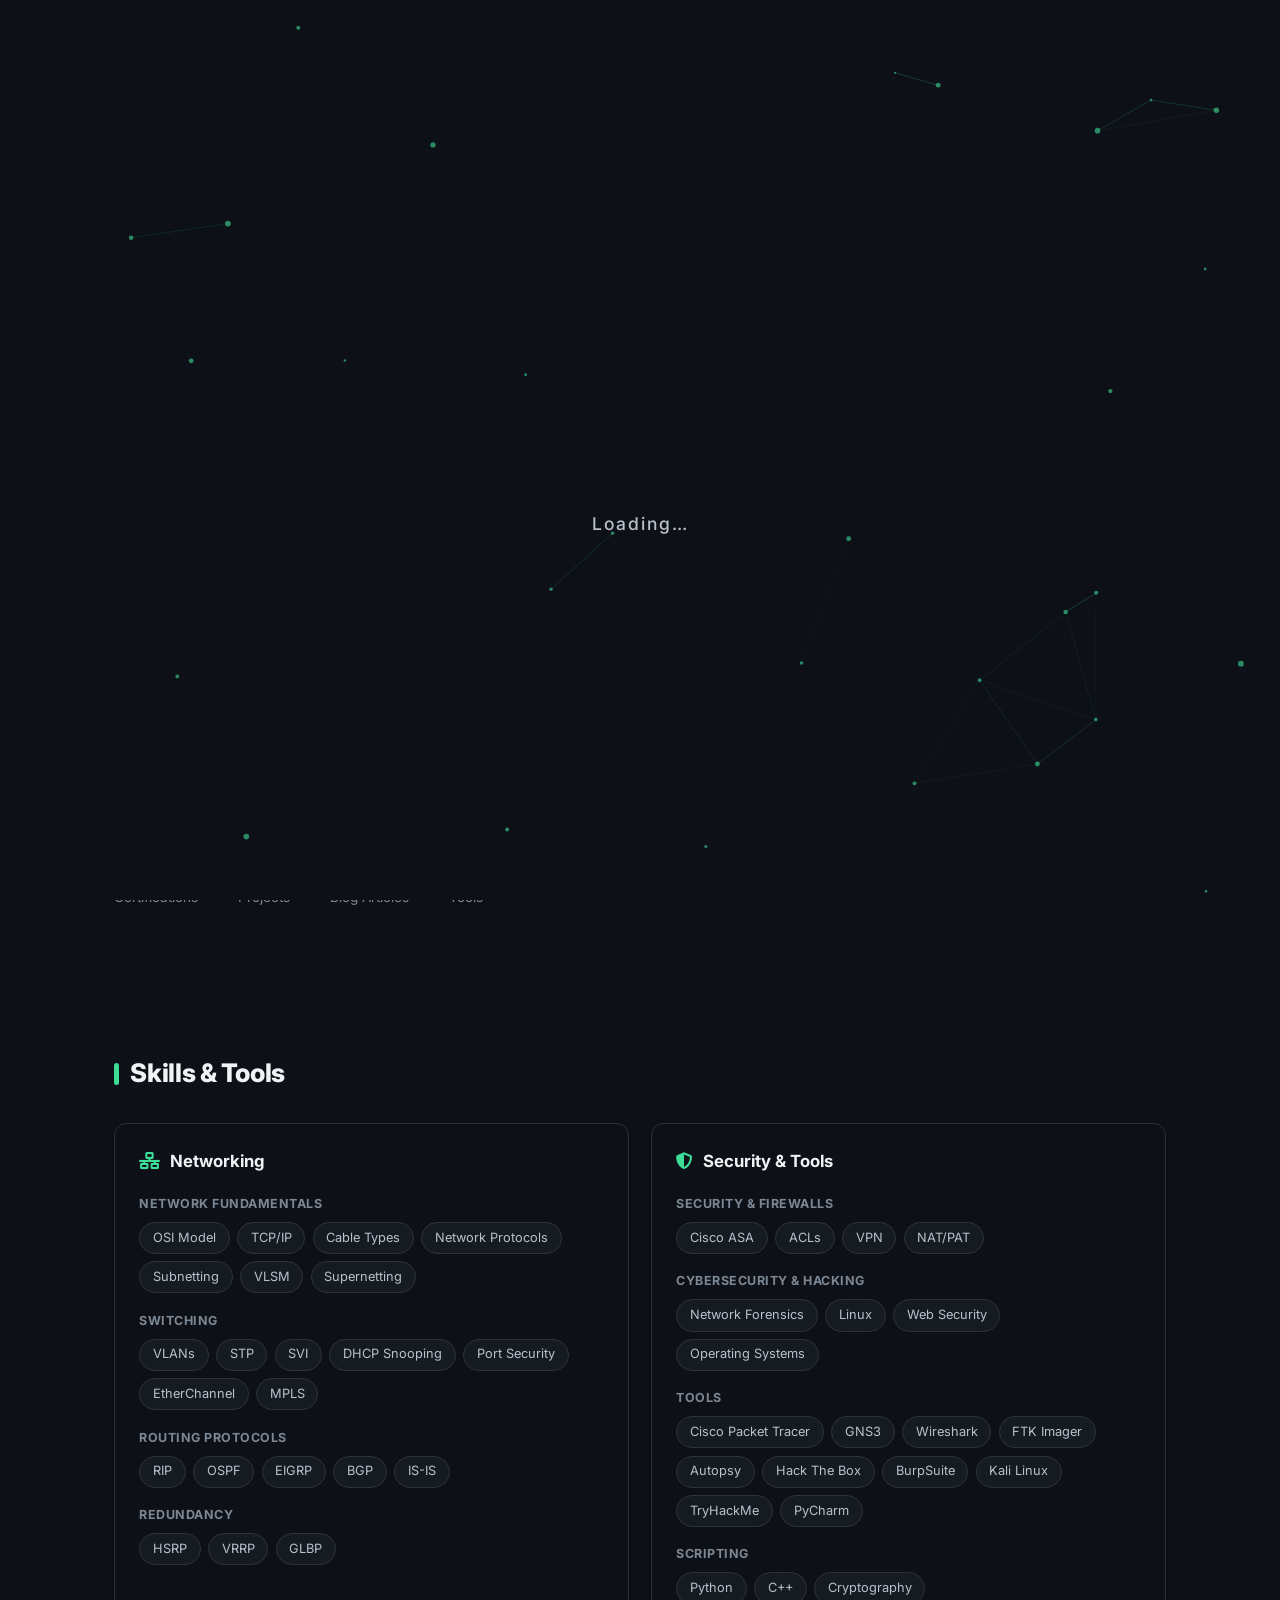
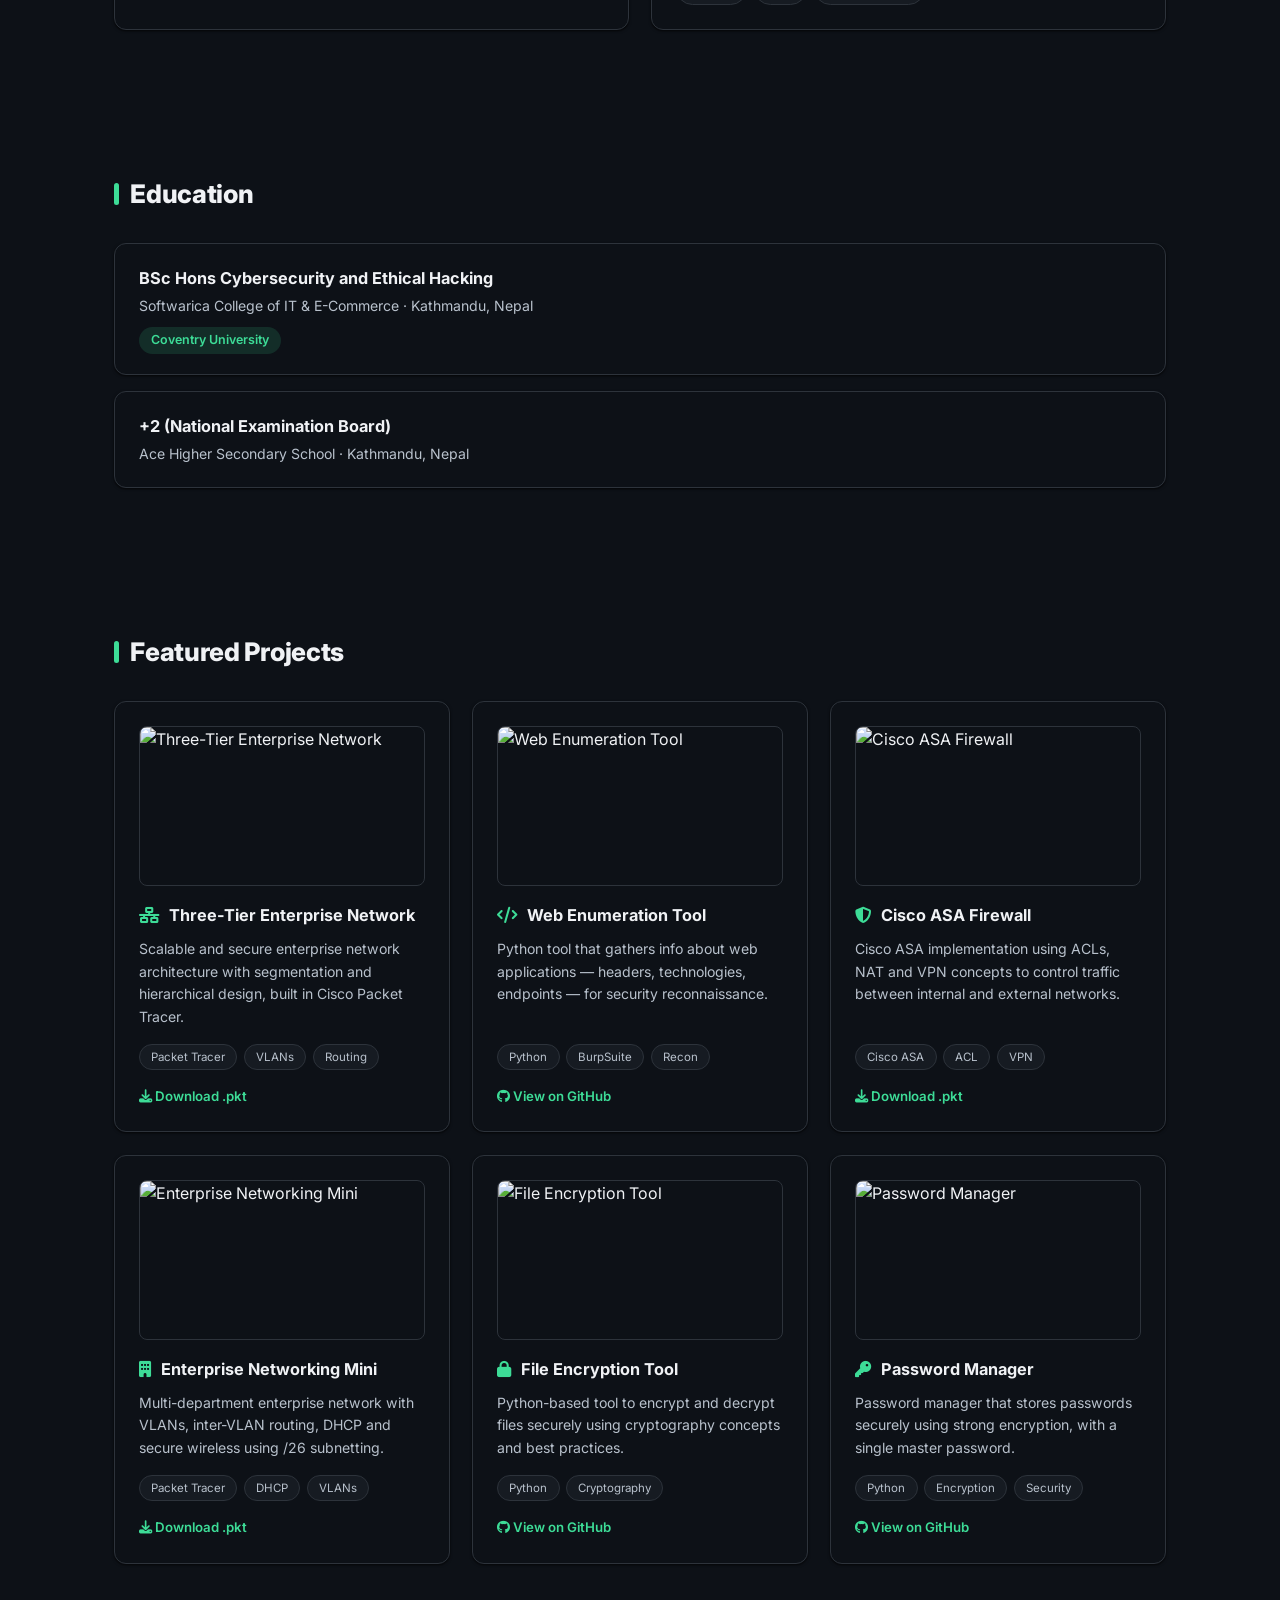
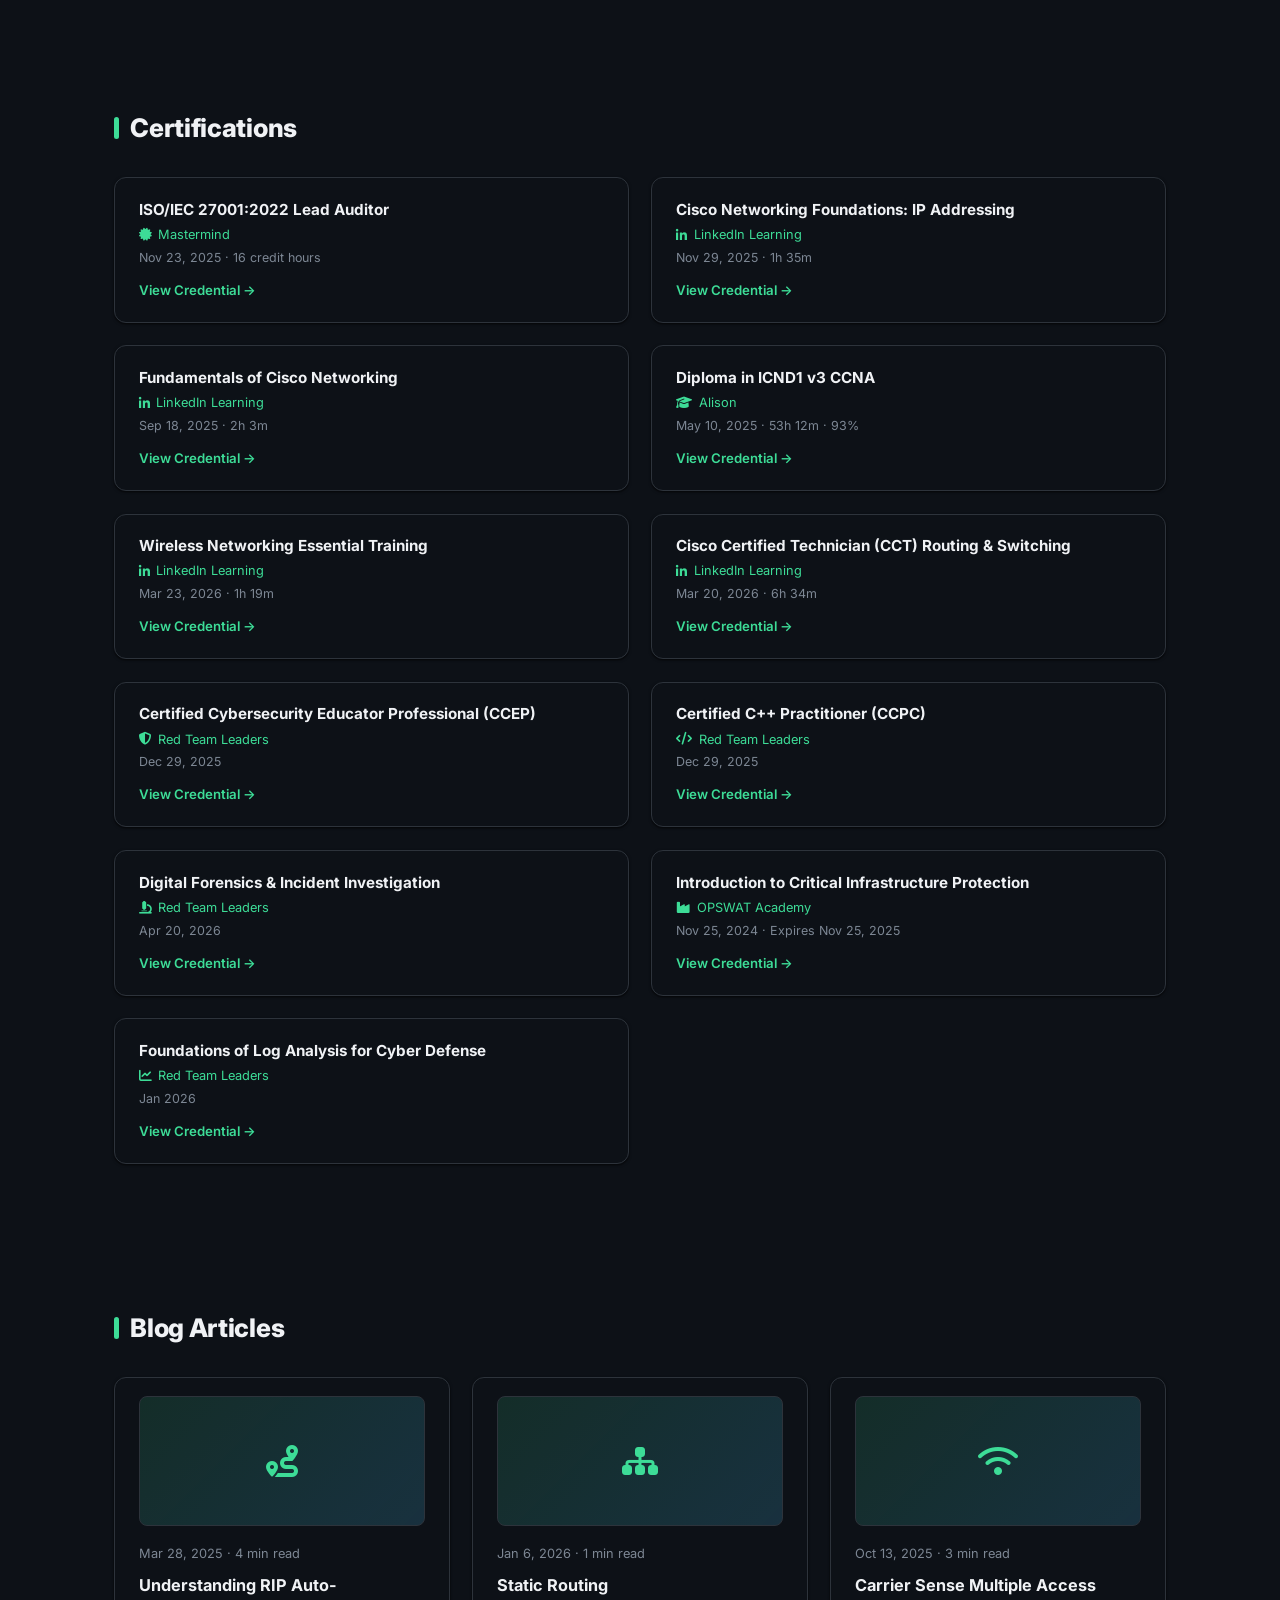
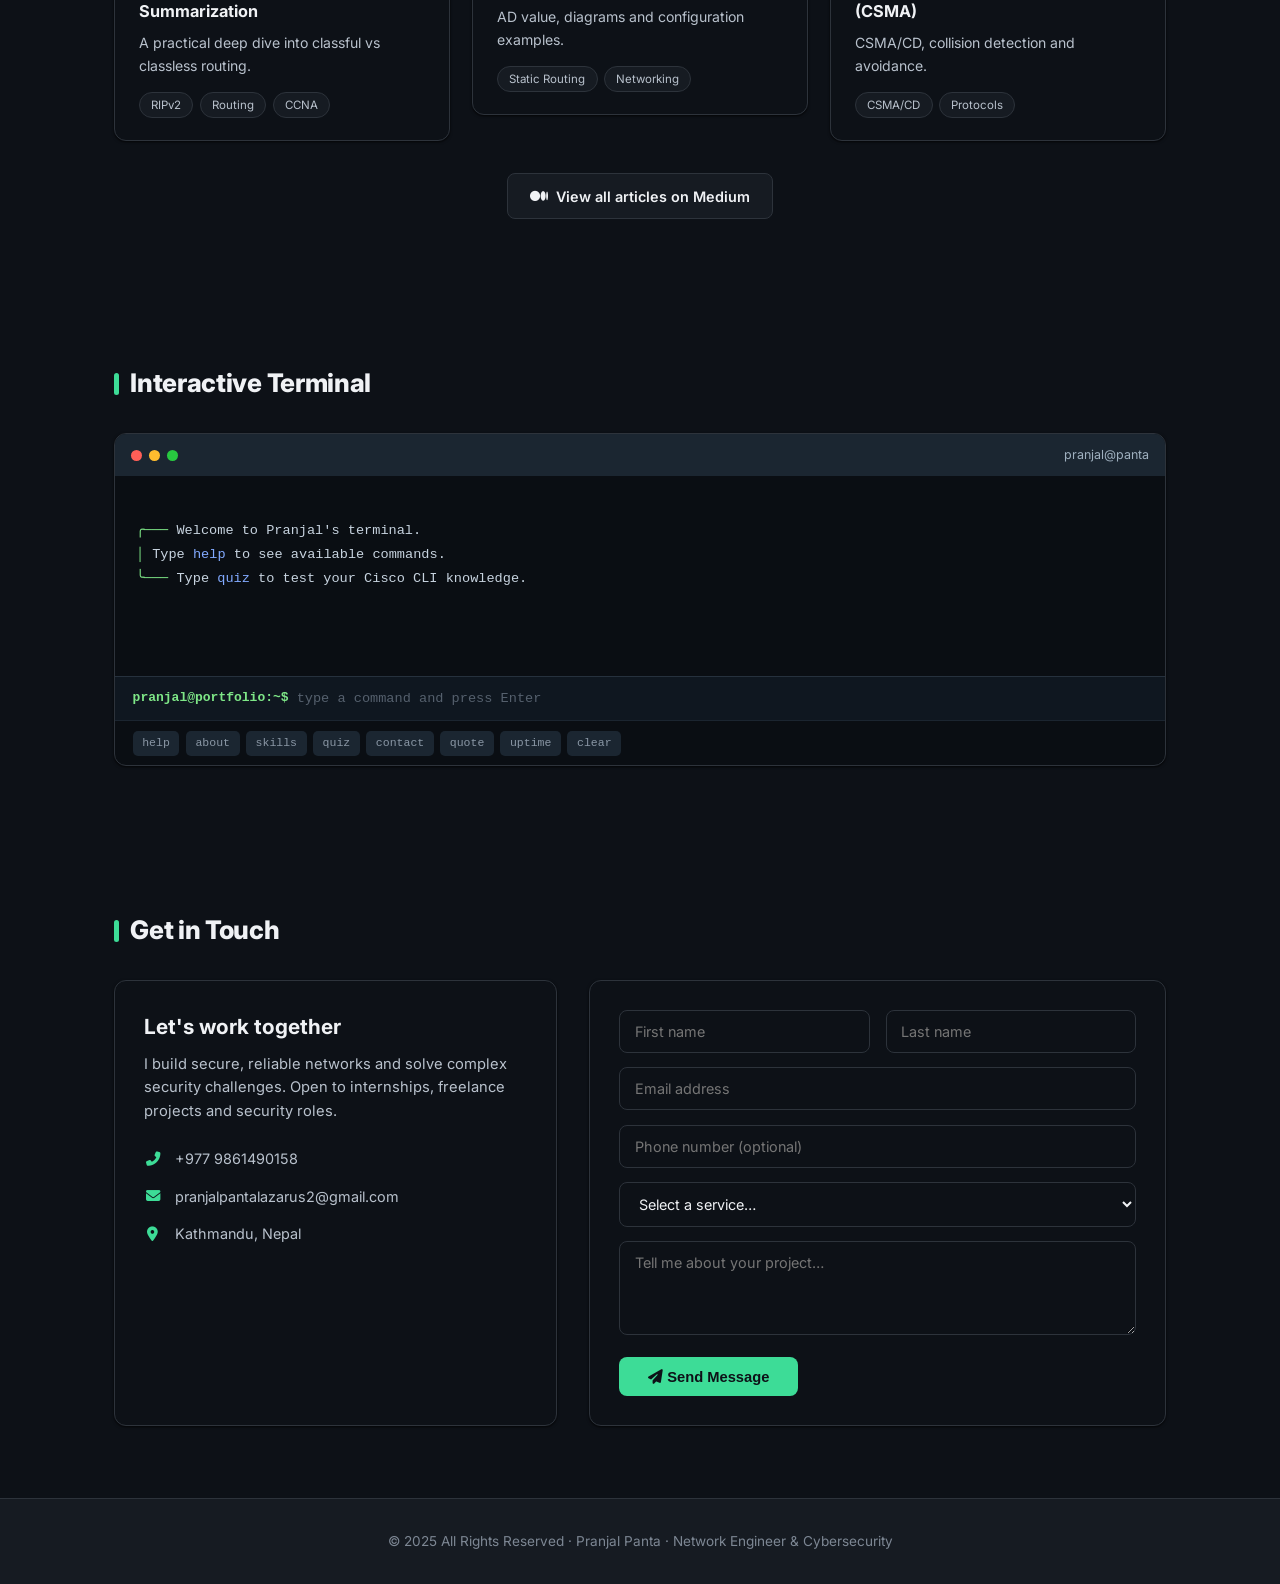
==== index.html @ 68b6145e "Add files via upload" ====
<!DOCTYPE html>
<html lang="en">
<head>
    <meta charset="UTF-8" />
    <meta name="viewport" content="width=device-width, initial-scale=1.0" />
    <title>Pranjal Panta | Network Engineer & Cybersecurity Enthusiast</title>
    <meta name="description" content="Portfolio of Pranjal Panta – Networking, Cybersecurity, Certifications & Projects" />
    <link rel="preconnect" href="https://fonts.googleapis.com" />
    <link rel="preconnect" href="https://fonts.gstatic.com" crossorigin />
    <link href="https://fonts.googleapis.com/css2?family=Inter:wght@400;500;600;700;800&display=swap" rel="stylesheet" />
    <link rel="stylesheet" href="https://cdnjs.cloudflare.com/ajax/libs/font-awesome/6.5.1/css/all.min.css" />
    <style>
        * { margin: 0; padding: 0; box-sizing: border-box; }

        :root {
            --bg: #ffffff;
            --bg-soft: #f6f7f9;
            --nav-bg: rgba(255, 255, 255, 0.92);
            --border: #e3e6ea;
            --text: #1a1f26;
            --text-2: #525c66;
            --text-3: #8a94a0;
            --accent: #0b7a4b;
            --accent-soft: #e7f5ee;
            --terminal-bg: #0f1720;
            --av-grad1: #e7f5ee;
            --av-grad2: #d6ecff;
            --radius: 12px;
            --shadow: 0 1px 3px rgba(16, 24, 40, 0.06), 0 1px 2px rgba(16, 24, 40, 0.04);
            --shadow-hover: 0 8px 24px rgba(16, 24, 40, 0.10);
        }

        body.dark {
            --bg: #0d1117;
            --bg-soft: #161b22;
            --nav-bg: rgba(13, 17, 23, 0.92);
            --border: #2d333b;
            --text: #f0f2f5;
            --text-2: #b8c1cc;
            --text-3: #7d8794;
            --accent: #3ddc97;
            --accent-soft: rgba(61, 220, 151, 0.14);
            --terminal-bg: #0a0e13;
            --av-grad1: rgba(61, 220, 151, 0.18);
            --av-grad2: rgba(79, 195, 247, 0.18);
            --radius: 12px;
            --shadow: 0 1px 3px rgba(0, 0, 0, 0.5), 0 1px 2px rgba(0, 0, 0, 0.4);
            --shadow-hover: 0 8px 24px rgba(0, 0, 0, 0.5);
        }

        html { scroll-behavior: smooth; }

        body {
            font-family: 'Inter', -apple-system, sans-serif;
            background: var(--bg);
            color: var(--text);
            line-height: 1.6;
            -webkit-font-smoothing: antialiased;
        }

        /* ─── BACKGROUND NETWORK TOPOLOGY ANIMATION ─── */
        #bg-canvas {
            position: fixed;
            top: 0;
            left: 0;
            width: 100%;
            height: 100%;
            z-index: 0;
            pointer-events: none;
            opacity: 0.5;
        }
        body.dark #bg-canvas {
            opacity: 0.6;
        }
        header, main, footer {
            position: relative;
            z-index: 1;
        }
        @media (prefers-reduced-motion: reduce) {
            #bg-canvas { display: none; }
        }

        a { color: var(--accent); text-decoration: none; }
        a:hover { text-decoration: underline; }

        .container { max-width: 1100px; margin: 0 auto; padding: 0 1.5rem; }

        section { padding: 4.5rem 0; scroll-margin-top: 4.5rem; }

        /* ─── NAV ─── */
        nav {
            position: sticky;
            top: 0;
            background: var(--nav-bg);
            backdrop-filter: blur(10px);
            border-bottom: 1px solid var(--border);
            z-index: 100;
        }
        .theme-toggle {
            width: 36px;
            height: 36px;
            display: grid;
            place-items: center;
            border: 1px solid var(--border);
            border-radius: 8px;
            background: var(--bg-soft);
            color: var(--text-2);
            font-size: 0.9rem;
            cursor: pointer;
            transition: all 0.2s;
        }
        .theme-toggle:hover { color: var(--accent); border-color: var(--accent); }
        .nav-inner {
            max-width: 1100px;
            margin: 0 auto;
            padding: 0 1.5rem;
            height: 64px;
            display: flex;
            align-items: center;
            justify-content: space-between;
        }
        .logo { font-weight: 800; font-size: 1.05rem; color: var(--text); }
        .logo span { color: var(--accent); }
        .nav-links { display: flex; align-items: center; gap: 1.6rem; }
        .nav-links a { color: var(--text-2); font-weight: 500; font-size: 0.9rem; }
        .nav-links a:hover { color: var(--text); text-decoration: none; }
        .nav-links .btn-hire {
            background: var(--accent);
            color: var(--bg);
            padding: 0.45rem 1.1rem;
            border-radius: 8px;
            font-weight: 600;
            font-size: 0.85rem;
        }
        .nav-links .btn-hire:hover { opacity: 0.9; color: var(--bg); text-decoration: none; }

        /* ─── HERO ─── */
        .hero {
            background: var(--bg-soft);
            border-bottom: 1px solid var(--border);
        }
        .hero-inner {
            max-width: 1100px;
            margin: 0 auto;
            padding: 5rem 1.5rem;
            display: grid;
            grid-template-columns: 1fr auto;
            gap: 3rem;
            align-items: center;
        }
        .hero h1 { font-size: 2.8rem; font-weight: 800; letter-spacing: -0.5px; line-height: 1.15; }
        .hero .role { color: var(--accent); }
        .hero p.tagline { color: var(--text-2); font-size: 1.1rem; margin: 0.9rem 0 0.4rem; }
        .hero p.location { color: var(--text-3); font-size: 0.95rem; margin-bottom: 1.8rem; }
        .hero-actions { display: flex; gap: 0.8rem; flex-wrap: wrap; }
        .btn {
            display: inline-flex;
            align-items: center;
            gap: 0.5rem;
            padding: 0.65rem 1.4rem;
            border-radius: 8px;
            font-weight: 600;
            font-size: 0.9rem;
            border: 1px solid var(--border);
            background: var(--bg-soft);
            color: var(--text);
            cursor: pointer;
            transition: all 0.2s;
        }
        .btn:hover { transform: translateY(-1px); box-shadow: var(--shadow-hover); text-decoration: none; }
        .btn-primary { background: var(--accent); border-color: var(--accent); color: var(--bg); }
        .btn-primary:hover { background: var(--accent); opacity: 0.9; }
        .hero-social { display: flex; gap: 0.7rem; margin-top: 1.8rem; }
        .hero-social a {
            width: 38px; height: 38px;
            display: grid; place-items: center;
            border: 1px solid var(--border);
            border-radius: 8px;
            background: var(--bg-soft);
            color: var(--text-2);
            font-size: 0.95rem;
            transition: all 0.2s;
        }
        .hero-social a:hover { color: var(--accent); border-color: var(--accent); transform: translateY(-2px); text-decoration: none; }
        .avatar {
            width: 220px; height: 220px;
            border-radius: 50%;
            background: linear-gradient(135deg, var(--av-grad1), var(--av-grad2));
            display: grid;
            place-items: center;
            font-size: 4.5rem;
            font-weight: 800;
            color: var(--accent);
            border: 4px solid var(--bg);
            box-shadow: var(--shadow);
        }

        /* ─── SECTION HEADINGS ─── */
        .section-title { font-size: 1.6rem; font-weight: 800; letter-spacing: -0.3px; margin-bottom: 1.8rem; display: flex; align-items: center; gap: 0.7rem; }
        .section-title::before { content: ''; width: 5px; height: 22px; background: var(--accent); border-radius: 3px; }

        /* ─── ABOUT ─── */
        .about-text { color: var(--text-2); font-size: 1rem; max-width: 760px; }
        .about-text p + p { margin-top: 1rem; }
        .stats { display: flex; flex-wrap: wrap; gap: 2.5rem; margin-top: 2.2rem; }
        .stat .num { font-size: 1.9rem; font-weight: 800; color: var(--text); }
        .stat .num span { color: var(--accent); }
        .stat .label { color: var(--text-3); font-size: 0.85rem; }

        /* ─── SKILLS ─── */
        .skills-grid { display: grid; grid-template-columns: 1fr 1fr; gap: 1.4rem; }
        .skill-card { border: 1px solid var(--border); border-radius: var(--radius); padding: 1.5rem; background: var(--bg); box-shadow: var(--shadow); }
        .skill-card h3 { font-size: 1.05rem; font-weight: 700; display: flex; align-items: center; gap: 0.6rem; margin-bottom: 1.2rem; }
        .skill-card h3 i { color: var(--accent); }
        .skill-block { margin-bottom: 1.1rem; }
        .skill-block:last-child { margin-bottom: 0; }
        .skill-block h4 { font-size: 0.78rem; font-weight: 700; color: var(--text-3); text-transform: uppercase; letter-spacing: 0.5px; margin-bottom: 0.5rem; }
        .skill-tags { display: flex; flex-wrap: wrap; gap: 0.45rem; }
        .skill-tag { background: var(--bg-soft); border: 1px solid var(--border); color: var(--text-2); font-size: 0.8rem; padding: 0.3rem 0.8rem; border-radius: 20px; }

        /* ─── EDUCATION ─── */
        .edu-list { display: grid; gap: 1rem; }
        .edu-item { border: 1px solid var(--border); border-radius: var(--radius); padding: 1.3rem 1.5rem; box-shadow: var(--shadow); }
        .edu-item h4 { font-size: 1.02rem; font-weight: 700; }
        .edu-item .meta { color: var(--text-2); font-size: 0.88rem; margin-top: 0.25rem; }
        .edu-item .tag { display: inline-block; margin-top: 0.6rem; font-size: 0.78rem; font-weight: 600; color: var(--accent); background: var(--accent-soft); padding: 0.2rem 0.75rem; border-radius: 20px; }

        /* ─── PROJECTS ─── */
        .projects-grid { display: grid; grid-template-columns: repeat(3, 1fr); gap: 1.4rem; }
        .project-card { border: 1px solid var(--border); border-radius: var(--radius); padding: 1.5rem; box-shadow: var(--shadow); transition: transform 0.2s, box-shadow 0.2s; display: flex; flex-direction: column; }
        .project-card:hover { transform: translateY(-3px); box-shadow: var(--shadow-hover); }
        .project-title { font-weight: 700; font-size: 1.02rem; display: flex; align-items: center; gap: 0.6rem; margin-bottom: 0.6rem; }
        .project-title i { color: var(--accent); }
        .project-desc { color: var(--text-2); font-size: 0.88rem; line-height: 1.6; flex: 1; margin-bottom: 1rem; }
        .tech-stack { display: flex; flex-wrap: wrap; gap: 0.4rem; margin-bottom: 1rem; }
        .tech-stack span { background: var(--bg-soft); border: 1px solid var(--border); color: var(--text-2); font-size: 0.72rem; padding: 0.18rem 0.7rem; border-radius: 20px; }
        .project-links { display: flex; gap: 0.7rem; }
        .project-links a { font-size: 0.83rem; font-weight: 600; }
        .project-img { width: 100%; height: 160px; object-fit: cover; border-radius: 8px; margin-bottom: 1rem; border: 1px solid var(--border); }

        /* ─── CERTIFICATIONS ─── */
        .cert-grid { display: grid; grid-template-columns: repeat(2, 1fr); gap: 1.4rem; }
        .cert-item { border: 1px solid var(--border); border-radius: var(--radius); padding: 1.3rem 1.5rem; box-shadow: var(--shadow); transition: transform 0.2s, box-shadow 0.2s; }
        .cert-item:hover { transform: translateY(-3px); box-shadow: var(--shadow-hover); }
        .cert-item strong { display: block; font-weight: 700; font-size: 0.95rem; line-height: 1.4; }
        .cert-item .issuer { color: var(--accent); font-size: 0.8rem; margin: 0.3rem 0 0.15rem; display: flex; align-items: center; gap: 0.4rem; }
        .cert-item .date { color: var(--text-3); font-size: 0.78rem; }
        .cert-item .cert-link { display: block; margin-top: 0.75rem; font-size: 0.83rem; font-weight: 600; }

        /* ─── BLOGS ─── */
        .blogs-grid { display: grid; grid-template-columns: repeat(3, 1fr); gap: 1.4rem; }
        .blog-card { border: 1px solid var(--border); border-radius: var(--radius); padding: 1.4rem 1.5rem; box-shadow: var(--shadow); transition: transform 0.2s, box-shadow 0.2s; }
        .blog-card:hover { transform: translateY(-3px); box-shadow: var(--shadow-hover); }
        .blog-banner {
            position: relative;
            height: 130px;
            border-radius: 8px;
            margin: -0.3rem 0 1.1rem;
            display: grid;
            place-items: center;
            color: var(--bg);
            font-size: 2rem;
            background: linear-gradient(135deg, var(--accent-soft), var(--av-grad2));
            border: 1px solid var(--border);
            overflow: hidden;
        }
        .blog-banner i { color: var(--accent); }
        .blog-banner img {
            position: absolute;
            inset: 0;
            width: 100%;
            height: 100%;
            object-fit: cover;
            display: block;
        }
        .blog-meta { color: var(--text-3); font-size: 0.8rem; margin-bottom: 0.5rem; }
        .blog-title { font-weight: 700; font-size: 1.02rem; margin-bottom: 0.5rem; }
        .blog-excerpt { color: var(--text-2); font-size: 0.88rem; margin-bottom: 0.9rem; }
        .blog-tags { display: flex; flex-wrap: wrap; gap: 0.4rem; }
        .blog-tags span { background: var(--bg-soft); border: 1px solid var(--border); color: var(--text-2); font-size: 0.72rem; padding: 0.18rem 0.7rem; border-radius: 20px; }
        .blogs-center { text-align: center; margin-top: 2rem; }

        /* ─── TERMINAL ─── */
        .terminal-shell { border: 1px solid var(--border); border-radius: var(--radius); overflow: hidden; box-shadow: var(--shadow); background: var(--terminal-bg); }
        .terminal-topbar { display: flex; align-items: center; gap: 0.45rem; padding: 0.7rem 1rem; background: #1b2631; }
        .terminal-topbar .dot { width: 11px; height: 11px; border-radius: 50%; }
        .terminal-topbar .r { background: #ff5f57; } .terminal-topbar .y { background: #febc2e; } .terminal-topbar .g { background: #28c840; }
        .terminal-topbar .title { margin-left: auto; color: #9fb0bf; font-size: 0.78rem; }
        .terminal-output {
            font-family: 'SF Mono', 'Courier New', monospace;
            font-size: 0.85rem;
            line-height: 1.75;
            color: #c7d3df;
            padding: 1.2rem 1.3rem;
            min-height: 200px;
            max-height: 300px;
            overflow-y: auto;
            white-space: pre-wrap;
        }
        .terminal-output .cmd { color: #82aaff; }
        .terminal-output .ok { color: #7ee787; }
        .terminal-output .err { color: #ff7b72; }
        .terminal-output .info { color: #79c0ff; }
        .terminal-input-line { display: flex; align-items: center; gap: 0.5rem; padding: 0.7rem 1.1rem; border-top: 1px solid #26313d; background: #0f1720; }
        .terminal-input-line .prompt { color: #7ee787; font-family: monospace; font-weight: 700; }
        #termInput { flex: 1; background: transparent; border: none; color: #e6edf3; font-family: 'SF Mono', 'Courier New', monospace; font-size: 0.85rem; outline: none; }
        #termInput::placeholder { color: #55606d; }
        .term-hints { display: flex; gap: 0.4rem; flex-wrap: wrap; padding: 0.6rem 1.1rem; border-top: 1px solid #1b2530; }
        .term-hints span { font-family: monospace; font-size: 0.72rem; color: #8a97a5; background: #1b2631; padding: 0.2rem 0.6rem; border-radius: 5px; cursor: pointer; }
        .term-hints span:hover { color: #7ee787; }

        /* ─── CONTACT ─── */
        .contact-wrap { display: grid; grid-template-columns: 1fr 1.3fr; gap: 2rem; }
        .contact-info { border: 1px solid var(--border); border-radius: var(--radius); padding: 1.8rem; box-shadow: var(--shadow); }
        .contact-info h3 { font-size: 1.3rem; font-weight: 700; margin-bottom: 0.6rem; }
        .contact-info > p { color: var(--text-2); font-size: 0.92rem; margin-bottom: 1.5rem; }
        .contact-row { display: flex; align-items: center; gap: 0.8rem; margin-bottom: 0.9rem; color: var(--text-2); font-size: 0.9rem; word-break: break-all; }
        .contact-row i { color: var(--accent); width: 18px; text-align: center; font-size: 0.9rem; }
        .contact-form { border: 1px solid var(--border); border-radius: var(--radius); padding: 1.8rem; box-shadow: var(--shadow); }
        .form-row { display: flex; gap: 1rem; flex-wrap: wrap; }
        .form-row > * { flex: 1; min-width: 40%; }
        .contact-form input, .contact-form select, .contact-form textarea {
            width: 100%;
            padding: 0.75rem 0.9rem;
            border: 1px solid var(--border);
            border-radius: 8px;
            font-family: inherit;
            font-size: 0.9rem;
            color: var(--text);
            background: var(--bg);
            margin-bottom: 0.9rem;
            outline: none;
            transition: border-color 0.2s;
        }
        .contact-form input:focus, .contact-form select:focus, .contact-form textarea:focus { border-color: var(--accent); }
        .contact-form select option { background: var(--bg); color: var(--text); }
        .contact-form .submit { background: var(--accent); color: var(--bg); border: none; padding: 0.7rem 1.8rem; border-radius: 8px; font-weight: 600; font-size: 0.92rem; cursor: pointer; transition: opacity 0.2s; }
        .contact-form .submit:hover { opacity: 0.9; }

        /* ─── FOOTER ─── */
        footer { border-top: 1px solid var(--border); padding: 2rem 1.5rem; text-align: center; color: var(--text-3); font-size: 0.85rem; background: var(--bg-soft); }

        /* ─── TOAST ─── */
        .toast {
            position: fixed;
            bottom: 28px;
            left: 50%;
            transform: translateX(-50%);
            background: var(--text);
            color: var(--bg);
            padding: 11px 22px;
            border-radius: 8px;
            font-size: 0.85rem;
            z-index: 1000;
            box-shadow: var(--shadow-hover);
            animation: toastIn 2.6s ease forwards;
        }
        @keyframes toastIn {
            0% { opacity: 0; transform: translateX(-50%) translateY(14px); }
            12% { opacity: 1; transform: translateX(-50%) translateY(0); }
            85% { opacity: 1; transform: translateX(-50%) translateY(0); }
            100% { opacity: 0; transform: translateX(-50%) translateY(-10px); }
        }

        /* ─── RESPONSIVE ─── */
        @media (max-width: 900px) {
            .projects-grid, .blogs-grid, .skills-grid { grid-template-columns: 1fr 1fr; }
        }
        @media (max-width: 768px) {
            .hero-inner { grid-template-columns: 1fr; text-align: center; }
            .hero-actions, .hero-social { justify-content: center; }
            .avatar { width: 160px; height: 160px; font-size: 3.2rem; margin: 0 auto; }
            .nav-links { gap: 1rem; }
            .projects-grid, .blogs-grid, .skills-grid { grid-template-columns: 1fr; }
            .cert-grid, .contact-wrap { grid-template-columns: 1fr; }
            .hero h1 { font-size: 2.2rem; }
        }
        @media (max-width: 520px) {
            .nav-links a:not(.btn-hire) { display: none; }
            .hero h1 { font-size: 1.8rem; }
        }
    </style>
</head>
<body>

    <!-- PRELOADER -->
    <div id="preloader">
        <style>
            #preloader{position:fixed;top:0;left:0;width:100%;height:100%;z-index:99999;background:#0d1117;display:flex;flex-direction:column;align-items:center;justify-content:center;transition:opacity 0.3s ease}
            #preloader.hide{opacity:0}
            #preloaderCanvas{position:absolute;inset:0;width:100%;height:100%;pointer-events:none}
            .radar-wrap{display:flex;flex-direction:column;align-items:center;gap:1.8rem;position:relative;z-index:1}
            .radar-bars{display:flex;gap:8px;align-items:flex-end;height:120px}
            .radar-bars .bar{width:14px;border-radius:7px 7px 0 0;animation:bPulse 1.2s ease-in-out infinite}
            .radar-bars .bar:nth-child(1){background:#ff5f57}
            .radar-bars .bar:nth-child(2){background:#ff7b72}
            .radar-bars .bar:nth-child(3){background:#febc2e}
            .radar-bars .bar:nth-child(4){background:#f0c040}
            .radar-bars .bar:nth-child(5){background:#3ddc97}
            .radar-bars .bar:nth-child(6){background:#7ee787}
            .radar-bars .bar:nth-child(7){background:#4fc3f7}
            .radar-bars .bar:nth-child(8){background:#79c0ff}
            .radar-bars .bar:nth-child(9){background:#a78bfa}
            .radar-bars .bar:nth-child(10){background:#c084fc}
            .radar-bars .bar:nth-child(11){background:#f472b6}
            .radar-bars .bar:nth-child(12){background:#fb7185}
            .radar-bars .bar:nth-child(13){background:#facc15}
            .radar-bars .bar:nth-child(14){background:#4ade80}
            .radar-bars .bar:nth-child(15){background:#38bdf8}
            @keyframes bPulse{0%,100%{height:20px}50%{height:100px}}
            .radar-label{font-size:1.1rem;color:#b8c1cc;font-family:'Inter',sans-serif;font-weight:500;letter-spacing:2px}
        </style>
        <canvas id="preloaderCanvas"></canvas>
        <div class="radar-wrap">
            <div class="radar-bars">
                <div class="bar" style="animation-delay:0s"></div>
                <div class="bar" style="animation-delay:0.08s"></div>
                <div class="bar" style="animation-delay:0.16s"></div>
                <div class="bar" style="animation-delay:0.24s"></div>
                <div class="bar" style="animation-delay:0.32s"></div>
                <div class="bar" style="animation-delay:0.40s"></div>
                <div class="bar" style="animation-delay:0.48s"></div>
                <div class="bar" style="animation-delay:0.56s"></div>
                <div class="bar" style="animation-delay:0.64s"></div>
                <div class="bar" style="animation-delay:0.72s"></div>
                <div class="bar" style="animation-delay:0.80s"></div>
                <div class="bar" style="animation-delay:0.88s"></div>
                <div class="bar" style="animation-delay:0.96s"></div>
                <div class="bar" style="animation-delay:1.04s"></div>
                <div class="bar" style="animation-delay:1.12s"></div>
            </div>
            <div class="radar-label">Loading&hellip;</div>
        </div>
    </div>

    <canvas id="bg-canvas"></canvas>

    <!-- ─── NAV ─── -->
    <nav>
        <div class="nav-inner">
            <a href="#home" class="logo">Pranjal<span>.</span>panta</a>
            <div class="nav-links">
                <a href="#about">About</a>
                <a href="#skills">Skills</a>
                <a href="#projects">Projects</a>
                <a href="#certifications">Certifications</a>
                <a href="#blogs">Blogs</a>
                <a href="#contact">Contact</a>
                <button id="themeToggle" class="theme-toggle" aria-label="Toggle dark/light mode"><i class="fas fa-moon"></i></button>
                <a href="#contact" class="btn-hire">Hire me</a>
            </div>
        </div>
    </nav>

    <!-- ─── HERO ─── -->
    <header class="hero" id="home">
        <div class="hero-inner">
            <div>
                <h1>Hi, I'm <span class="role">Pranjal Panta</span></h1>
                <p class="tagline">Network Engineer &amp; Cybersecurity Enthusiast</p>
                <p class="location"><i class="fas fa-map-marker-alt"></i> Kathmandu, Nepal</p>
                <div class="hero-actions">
                    <button id="copyEmailBtn" class="btn btn-primary"><i class="fas fa-envelope"></i> Get in touch</button>
                    <a href="https://wa.me/9779861490159?text=Hello%20Pranjal" target="_blank" class="btn"><i class="fab fa-whatsapp"></i> WhatsApp</a>
                    <a href="#" id="viberBtn" class="btn"><i class="fab fa-viber"></i> Viber</a>
                </div>
                <div class="hero-social">
                    <a href="https://github.com/pranjalpanta" target="_blank" aria-label="GitHub"><i class="fab fa-github"></i></a>
                    <a href="https://www.linkedin.com/in/pranjal-p-49ab59293/" target="_blank" aria-label="LinkedIn"><i class="fab fa-linkedin-in"></i></a>
                    <a href="https://medium.com/@pranjalpanta2.0" target="_blank" aria-label="Medium"><i class="fab fa-medium-m"></i></a>
                    <a href="https://www.researchgate.net/profile/Pranjal-Panta" target="_blank" aria-label="ResearchGate"><i class="fas fa-microscope"></i></a>
                </div>
            </div>
            <div class="avatar">PP</div>
        </div>
    </header>

    <main class="container">

        <!-- ─── ABOUT ─── -->
        <section id="about">
            <h2 class="section-title">About Me</h2>
            <div class="about-text">
                <p>Networking and Cybersecurity student passionate about designing and securing modern network infrastructures. Experienced in configuring and troubleshooting LANs, WANs, and VLANs, with knowledge of routing protocols including RIP, EIGRP, OSPF, and BGP.</p>
                <p>I enjoy analyzing complex networks, solving performance and security challenges, and continuously improving my skills through hands-on labs and real-world projects to build reliable and scalable systems.</p>
            </div>
            <div class="stats">
                <div class="stat"><div class="num">11+</div><div class="label">Certifications</div></div>
                <div class="stat"><div class="num">6</div><div class="label">Projects</div></div>
                <div class="stat"><div class="num">3+</div><div class="label">Blog Articles</div></div>
                <div class="stat"><div class="num">10+</div><div class="label">Tools</div></div>
            </div>
        </section>

        <!-- ─── SKILLS ─── -->
        <section id="skills">
            <h2 class="section-title">Skills &amp; Tools</h2>
            <div class="skills-grid">
                <div class="skill-card">
                    <h3><i class="fas fa-network-wired"></i> Networking</h3>
                    <div class="skill-block">
                        <h4>Network Fundamentals</h4>
                        <div class="skill-tags">
                            <span class="skill-tag">OSI Model</span><span class="skill-tag">TCP/IP</span><span class="skill-tag">Cable Types</span><span class="skill-tag">Network Protocols</span><span class="skill-tag">Subnetting</span><span class="skill-tag">VLSM</span><span class="skill-tag">Supernetting</span>
                        </div>
                    </div>
                    <div class="skill-block">
                        <h4>Switching</h4>
                        <div class="skill-tags">
                            <span class="skill-tag">VLANs</span><span class="skill-tag">STP</span><span class="skill-tag">SVI</span><span class="skill-tag">DHCP Snooping</span><span class="skill-tag">Port Security</span><span class="skill-tag">EtherChannel</span><span class="skill-tag">MPLS</span>
                        </div>
                    </div>
                    <div class="skill-block">
                        <h4>Routing Protocols</h4>
                        <div class="skill-tags">
                            <span class="skill-tag">RIP</span><span class="skill-tag">OSPF</span><span class="skill-tag">EIGRP</span><span class="skill-tag">BGP</span><span class="skill-tag">IS-IS</span>
                        </div>
                    </div>
                    <div class="skill-block">
                        <h4>Redundancy</h4>
                        <div class="skill-tags">
                            <span class="skill-tag">HSRP</span><span class="skill-tag">VRRP</span><span class="skill-tag">GLBP</span>
                        </div>
                    </div>
                </div>
                <div class="skill-card">
                    <h3><i class="fas fa-shield-halved"></i> Security &amp; Tools</h3>
                    <div class="skill-block">
                        <h4>Security &amp; Firewalls</h4>
                        <div class="skill-tags">
                            <span class="skill-tag">Cisco ASA</span><span class="skill-tag">ACLs</span><span class="skill-tag">VPN</span><span class="skill-tag">NAT/PAT</span>
                        </div>
                    </div>
                    <div class="skill-block">
                        <h4>Cybersecurity &amp; Hacking</h4>
                        <div class="skill-tags">
                            <span class="skill-tag">Network Forensics</span><span class="skill-tag">Linux</span><span class="skill-tag">Web Security</span><span class="skill-tag">Operating Systems</span>
                        </div>
                    </div>
                    <div class="skill-block">
                        <h4>Tools</h4>
                        <div class="skill-tags">
                            <span class="skill-tag">Cisco Packet Tracer</span><span class="skill-tag">GNS3</span><span class="skill-tag">Wireshark</span><span class="skill-tag">FTK Imager</span><span class="skill-tag">Autopsy</span><span class="skill-tag">Hack The Box</span><span class="skill-tag">BurpSuite</span><span class="skill-tag">Kali Linux</span><span class="skill-tag">TryHackMe</span><span class="skill-tag">PyCharm</span>
                        </div>
                    </div>
                    <div class="skill-block">
                        <h4>Scripting</h4>
                        <div class="skill-tags">
                            <span class="skill-tag">Python</span><span class="skill-tag">C++</span><span class="skill-tag">Cryptography</span>
                        </div>
                    </div>
                </div>
            </div>
        </section>

        <!-- ─── EDUCATION ─── -->
        <section id="education">
            <h2 class="section-title">Education</h2>
            <div class="edu-list">
                <div class="edu-item">
                    <h4>BSc Hons Cybersecurity and Ethical Hacking</h4>
                    <div class="meta">Softwarica College of IT &amp; E-Commerce · Kathmandu, Nepal</div>
                    <span class="tag">Coventry University</span>
                </div>
                <div class="edu-item">
                    <h4>+2 (National Examination Board)</h4>
                    <div class="meta">Ace Higher Secondary School · Kathmandu, Nepal</div>
                </div>
            </div>
        </section>

        <!-- ─── PROJECTS ─── -->
        <section id="projects">
            <h2 class="section-title">Featured Projects</h2>
            <div class="projects-grid">
                <div class="project-card">
                    <img src="three-tire network arch.png" alt="Three-Tier Enterprise Network" class="project-img" />
                    <div class="project-title"><i class="fas fa-network-wired"></i> Three-Tier Enterprise Network</div>
                    <div class="project-desc">Scalable and secure enterprise network architecture with segmentation and hierarchical design, built in Cisco Packet Tracer.</div>
                    <div class="tech-stack"><span>Packet Tracer</span><span>VLANs</span><span>Routing</span></div>
                    <div class="project-links">
                        <a href="https://raw.githubusercontent.com/pranjalpanta/Three-Tier-Network-Architecture-Networking-project/main/230238-Networking%20.pkt" download><i class="fas fa-download"></i> Download .pkt</a>
                    </div>
                </div>
                <div class="project-card">
                    <img src="web emmuration tools.jpg" alt="Web Enumeration Tool" class="project-img" />
                    <div class="project-title"><i class="fas fa-code"></i> Web Enumeration Tool</div>
                    <div class="project-desc">Python tool that gathers info about web applications — headers, technologies, endpoints — for security reconnaissance.</div>
                    <div class="tech-stack"><span>Python</span><span>BurpSuite</span><span>Recon</span></div>
                    <div class="project-links">
                        <a href="https://github.com/pranjalpanta/Python" target="_blank"><i class="fab fa-github"></i> View on GitHub</a>
                    </div>
                </div>
                <div class="project-card">
                    <img src="asa firewall.png" alt="Cisco ASA Firewall" class="project-img" />
                    <div class="project-title"><i class="fas fa-shield-halved"></i> Cisco ASA Firewall</div>
                    <div class="project-desc">Cisco ASA implementation using ACLs, NAT and VPN concepts to control traffic between internal and external networks.</div>
                    <div class="tech-stack"><span>Cisco ASA</span><span>ACL</span><span>VPN</span></div>
                    <div class="project-links">
                        <a href="https://raw.githubusercontent.com/pranjalpanta/-Firewall-Configuration-Networking-Project-/main/230238-Firewall.pkt" download><i class="fas fa-download"></i> Download .pkt</a>
                    </div>
                </div>
                <div class="project-card">
                    <img src="mini project networking.png" alt="Enterprise Networking Mini" class="project-img" />
                    <div class="project-title"><i class="fas fa-building"></i> Enterprise Networking Mini</div>
                    <div class="project-desc">Multi-department enterprise network with VLANs, inter-VLAN routing, DHCP and secure wireless using /26 subnetting.</div>
                    <div class="tech-stack"><span>Packet Tracer</span><span>DHCP</span><span>VLANs</span></div>
                    <div class="project-links">
                        <a href="https://raw.githubusercontent.com/pranjalpanta/Networking-Project-/main/Networking-Mini-Project.pkt" download><i class="fas fa-download"></i> Download .pkt</a>
                    </div>
                </div>
                <div class="project-card">
                    <img src="File_Encryption tools.webp" alt="File Encryption Tool" class="project-img" />
                    <div class="project-title"><i class="fas fa-lock"></i> File Encryption Tool</div>
                    <div class="project-desc">Python-based tool to encrypt and decrypt files securely using cryptography concepts and best practices.</div>
                    <div class="tech-stack"><span>Python</span><span>Cryptography</span></div>
                    <div class="project-links">
                        <a href="https://github.com/pranjalpanta/secure-file-tool" target="_blank"><i class="fab fa-github"></i> View on GitHub</a>
                    </div>
                </div>
                <div class="project-card">
                    <img src="password manager.jpg" alt="Password Manager" class="project-img" />
                    <div class="project-title"><i class="fas fa-key"></i> Password Manager</div>
                    <div class="project-desc">Password manager that stores passwords securely using strong encryption, with a single master password.</div>
                    <div class="tech-stack"><span>Python</span><span>Encryption</span><span>Security</span></div>
                    <div class="project-links">
                        <a href="https://github.com/pranjalpanta/Password-Manager-Using-Cryptography" target="_blank"><i class="fab fa-github"></i> View on GitHub</a>
                    </div>
                </div>
            </div>
        </section>

        <!-- ─── CERTIFICATIONS ─── -->
        <section id="certifications">
            <h2 class="section-title">Certifications</h2>
            <div class="cert-grid">
                <div class="cert-item"><strong>ISO/IEC 27001:2022 Lead Auditor</strong><div class="issuer"><i class="fas fa-certificate"></i> Mastermind</div><div class="date">Nov 23, 2025 · 16 credit hours</div><a class="cert-link" href="https://learn.mastermindassurance.com/certificates/aojmcj0jin" target="_blank">View Credential →</a></div>
                <div class="cert-item"><strong>Cisco Networking Foundations: IP Addressing</strong><div class="issuer"><i class="fab fa-linkedin-in"></i> LinkedIn Learning</div><div class="date">Nov 29, 2025 · 1h 35m</div><a class="cert-link" href="https://drive.google.com/file/d/11j_UBY2XTcTFSGib2LdPmJAxEU_vPfxn/view?usp=sharing" target="_blank">View Credential →</a></div>
                <div class="cert-item"><strong>Fundamentals of Cisco Networking</strong><div class="issuer"><i class="fab fa-linkedin-in"></i> LinkedIn Learning</div><div class="date">Sep 18, 2025 · 2h 3m</div><a class="cert-link" href="https://drive.google.com/file/d/1ywDB_rSJu3MMy4kH3LWPb52f_EEZxe74/view?usp=sharing" target="_blank">View Credential →</a></div>
                <div class="cert-item"><strong>Diploma in ICND1 v3 CCNA</strong><div class="issuer"><i class="fas fa-graduation-cap"></i> Alison</div><div class="date">May 10, 2025 · 53h 12m · 93%</div><a class="cert-link" href="https://alison.com/certification/check/d349c0dd32" target="_blank">View Credential →</a></div>
                <div class="cert-item"><strong>Wireless Networking Essential Training</strong><div class="issuer"><i class="fab fa-linkedin-in"></i> LinkedIn Learning</div><div class="date">Mar 23, 2026 · 1h 19m</div><a class="cert-link" href="https://drive.google.com/file/d/1NusPSdqFvN3G0aDl8uvrfTDDM74sBFpX/view?usp=sharing" target="_blank">View Credential →</a></div>
                <div class="cert-item"><strong>Cisco Certified Technician (CCT) Routing &amp; Switching</strong><div class="issuer"><i class="fab fa-linkedin-in"></i> LinkedIn Learning</div><div class="date">Mar 20, 2026 · 6h 34m</div><a class="cert-link" href="https://drive.google.com/file/d/13pA6iOyCqG6IjbYBnFoLwBQN6eHPKi7V/view?usp=sharing" target="_blank">View Credential →</a></div>
                <div class="cert-item"><strong>Certified Cybersecurity Educator Professional (CCEP)</strong><div class="issuer"><i class="fas fa-shield-halved"></i> Red Team Leaders</div><div class="date">Dec 29, 2025</div><a class="cert-link" href="https://courses.redteamleaders.com/exam-completion/01e584edc365eb2d" target="_blank">View Credential →</a></div>
                <div class="cert-item"><strong>Certified C++ Practitioner (CCPC)</strong><div class="issuer"><i class="fas fa-code"></i> Red Team Leaders</div><div class="date">Dec 29, 2025</div><a class="cert-link" href="https://courses.redteamleaders.com/exam-completion/63d2768ce0a639fc" target="_blank">View Credential →</a></div>
                <div class="cert-item"><strong>Digital Forensics &amp; Incident Investigation</strong><div class="issuer"><i class="fas fa-microscope"></i> Red Team Leaders</div><div class="date">Apr 20, 2026</div><a class="cert-link" href="https://courses.redteamleaders.com/completion/5889dc55ca3b908d" target="_blank">View Credential →</a></div>
                <div class="cert-item"><strong>Introduction to Critical Infrastructure Protection</strong><div class="issuer"><i class="fas fa-industry"></i> OPSWAT Academy</div><div class="date">Nov 25, 2024 · Expires Nov 25, 2025</div><a class="cert-link" href="https://learn.opswatacademy.com/certificate/hjM7efiJwQ" target="_blank">View Credential →</a></div>
                <div class="cert-item"><strong>Foundations of Log Analysis for Cyber Defense</strong><div class="issuer"><i class="fas fa-chart-line"></i> Red Team Leaders</div><div class="date">Jan 2026</div><a class="cert-link" href="https://courses.redteamleaders.com/completion/6ec659f37ffa4049" target="_blank">View Credential →</a></div>
            </div>
        </section>

        <!-- ─── BLOGS ─── -->
        <section id="blogs">
            <h2 class="section-title">Blog Articles</h2>
            <div class="blogs-grid">
                <a href="https://medium.com/@pranjalpanta2.0/understanding-rip-auto-summarization-a-practical-deep-dive-into-classful-vs-classless-routing-2463b7db22d6" target="_blank" style="text-decoration:none; color:inherit;">
                    <div class="blog-card">
                        <div class="blog-banner">
                            <i class="fas fa-route"></i>
                            <img src="https://miro.medium.com/max/1400/0*o-IFL4ROiAtBXAWP.jpg" alt="RIP Auto-Summarization" onerror="this.style.display='none'" />
                        </div>
                        <div class="blog-meta">Mar 28, 2025 · 4 min read</div>
                        <div class="blog-title">Understanding RIP Auto-Summarization</div>
                        <div class="blog-excerpt">A practical deep dive into classful vs classless routing.</div>
                        <div class="blog-tags"><span>RIPv2</span><span>Routing</span><span>CCNA</span></div>
                    </div>
                </a>
                <a href="https://medium.com/@pranjalpanta2.0/static-routing-8f63feb76701" target="_blank" style="text-decoration:none; color:inherit;">
                    <div class="blog-card">
                        <div class="blog-banner">
                            <i class="fas fa-sitemap"></i>
                            <img src="https://miro.medium.com/max/1400/0*TU-XrEk5UHf7Lcpd" alt="Static Routing" onerror="this.style.display='none'" />
                        </div>
                        <div class="blog-meta">Jan 6, 2026 · 1 min read</div>
                        <div class="blog-title">Static Routing</div>
                        <div class="blog-excerpt">AD value, diagrams and configuration examples.</div>
                        <div class="blog-tags"><span>Static Routing</span><span>Networking</span></div>
                    </div>
                </a>
                <a href="https://medium.com/@pranjalpanta2.0/carries-sense-multiple-access-csma-041229099a79" target="_blank" style="text-decoration:none; color:inherit;">
                    <div class="blog-card">
                        <div class="blog-banner">
                            <i class="fas fa-wifi"></i>
                            <img src="https://miro.medium.com/max/1400/1*An5dbvqlCvUx3ZQIrboktA.png" alt="CSMA" onerror="this.style.display='none'" />
                        </div>
                        <div class="blog-meta">Oct 13, 2025 · 3 min read</div>
                        <div class="blog-title">Carrier Sense Multiple Access (CSMA)</div>
                        <div class="blog-excerpt">CSMA/CD, collision detection and avoidance.</div>
                        <div class="blog-tags"><span>CSMA/CD</span><span>Protocols</span></div>
                    </div>
                </a>
            </div>
            <div class="blogs-center">
                <a href="https://medium.com/@pranjalpanta2.0" target="_blank" class="btn"><i class="fab fa-medium-m"></i> View all articles on Medium</a>
            </div>
        </section>

        <!-- ─── TERMINAL ─── -->
        <section id="terminal">
            <h2 class="section-title">Interactive Terminal</h2>
            <div class="terminal-shell">
                <div class="terminal-topbar">
                    <span class="dot r"></span><span class="dot y"></span><span class="dot g"></span>
                    <span class="title">pranjal@panta</span>
                </div>
                <div class="terminal-output" id="termOutput">
<span class="ok">╭───</span> Welcome to Pranjal's terminal.
<span class="ok">│</span> Type <span class="cmd">help</span> to see available commands.
<span class="ok">╰───</span> Type <span class="cmd">quiz</span> to test your Cisco CLI knowledge.
                </div>
                <div class="terminal-input-line">
                    <span class="prompt">pranjal@portfolio:~$</span>
                    <input type="text" id="termInput" placeholder="type a command and press Enter" autocomplete="off" />
                </div>
                <div class="term-hints">
                    <span data-cmd="help">help</span>
                    <span data-cmd="about">about</span>
                    <span data-cmd="skills">skills</span>
                    <span data-cmd="quiz">quiz</span>
                    <span data-cmd="contact">contact</span>
                    <span data-cmd="quote">quote</span>
                    <span data-cmd="uptime">uptime</span>
                    <span data-cmd="clear">clear</span>
                </div>
            </div>
        </section>

        <!-- ─── CONTACT ─── -->
        <section id="contact">
            <h2 class="section-title">Get in Touch</h2>
            <div class="contact-wrap">
                <div class="contact-info">
                    <h3>Let's work together</h3>
                    <p>I build secure, reliable networks and solve complex security challenges. Open to internships, freelance projects and security roles.</p>
                    <div class="contact-row"><i class="fas fa-phone-alt"></i> +977 9861490158</div>
                    <div class="contact-row"><i class="fas fa-envelope"></i> pranjalpantalazarus2@gmail.com</div>
                    <div class="contact-row"><i class="fas fa-map-marker-alt"></i> Kathmandu, Nepal</div>
                </div>
                <div class="contact-form">
                    <form id="contactForm">
                        <div class="form-row">
                            <input type="text" name="firstName" placeholder="First name" required />
                            <input type="text" name="lastName" placeholder="Last name" required />
                        </div>
                        <input type="email" name="email" placeholder="Email address" required />
                        <input type="tel" name="phone" placeholder="Phone number (optional)" />
                        <select name="service" required>
                            <option value="" disabled selected>Select a service…</option>
                            <option>Network Engineering</option>
                            <option>Cybersecurity</option>
                            <option>Consulting</option>
                        </select>
                        <textarea name="message" rows="4" placeholder="Tell me about your project…" required></textarea>
                        <button type="submit" class="submit"><i class="fas fa-paper-plane"></i> Send Message</button>
                    </form>
                </div>
            </div>
        </section>

    </main>

    <footer>
        <p>© 2025 All Rights Reserved · Pranjal Panta · Network Engineer &amp; Cybersecurity</p>
    </footer>

    <script>
        (function() {
            var preloader = document.getElementById('preloader');
            setTimeout(function() {
                preloader.classList.add('hide');
            }, 5000);

            var c = document.getElementById('preloaderCanvas');
            var ctx = c.getContext('2d');
            var W, H, nodes = [];
            function resize() {
                W = window.innerWidth;
                H = window.innerHeight;
                c.width = W;
                c.height = H;
                nodes = [];
                for (var i = 0; i < 30; i++) {
                    nodes.push({
                        x: Math.random() * W,
                        y: Math.random() * H,
                        vx: (Math.random() - 0.5) * 0.4,
                        vy: (Math.random() - 0.5) * 0.4,
                        r: Math.random() * 2 + 1
                    });
                }
            }
            resize();
            function draw() {
                if (preloader.classList.contains('hide')) return;
                ctx.clearRect(0, 0, W, H);
                for (var i = 0; i < nodes.length; i++) {
                    var a = nodes[i];
                    a.x += a.vx;
                    a.y += a.vy;
                    if (a.x < 0 || a.x > W) a.vx *= -1;
                    if (a.y < 0 || a.y > H) a.vy *= -1;
                    for (var j = i + 1; j < nodes.length; j++) {
                        var b = nodes[j];
                        var d = Math.sqrt((a.x - b.x) * (a.x - b.x) + (a.y - b.y) * (a.y - b.y));
                        if (d < 150) {
                            ctx.strokeStyle = 'rgba(61,220,151,' + (1 - d / 150) * 0.3 + ')';
                            ctx.lineWidth = 1;
                            ctx.beginPath();
                            ctx.moveTo(a.x, a.y);
                            ctx.lineTo(b.x, b.y);
                            ctx.stroke();
                        }
                    }
                    ctx.fillStyle = 'rgba(61,220,151,0.6)';
                    ctx.beginPath();
                    ctx.arc(a.x, a.y, a.r, 0, Math.PI * 2);
                    ctx.fill();
                }
                requestAnimationFrame(draw);
            }
            draw();
            window.addEventListener('resize', resize);
        })();
    </script>
    <script>
        (function() {
            "use strict";

            var email = 'pranjalpantalazarus2@gmail.com';

            /* ─── THEME TOGGLE ─── */
            var themeToggle = document.getElementById('themeToggle');
            var themeIcon = themeToggle.querySelector('i');

            function setTheme(isDark) {
                document.body.classList.toggle('dark', isDark);
                themeIcon.className = isDark ? 'fas fa-sun' : 'fas fa-moon';
                localStorage.setItem('theme', isDark ? 'dark' : 'light');
            }
            var saved = localStorage.getItem('theme');
            setTheme(saved ? saved === 'dark' : true);
            themeToggle.addEventListener('click', function() {
                setTheme(!document.body.classList.contains('dark'));
            });

            function toast(msg) {
                var t = document.createElement('div');
                t.className = 'toast';
                t.textContent = msg;
                document.body.appendChild(t);
                setTimeout(function() { t.remove(); }, 2700);
            }

            // Copy email
            document.getElementById('copyEmailBtn').addEventListener('click', function(e) {
                e.preventDefault();
                navigator.clipboard.writeText(email).then(function() {
                    toast('Email copied: ' + email);
                }).catch(function() {
                    window.prompt('Copy email manually:', email);
                });
            });

            // Viber
            document.getElementById('viberBtn').addEventListener('click', function(e) {
                e.preventDefault();
                var isMobile = /Android|webOS|iPhone|iPad|iPod|BlackBerry|IEMobile|Opera Mini/i.test(navigator.userAgent);
                if (isMobile) {
                    window.location.href = 'viber://contact?number=9779861490159';
                } else {
                    toast('Viber works best on mobile — try WhatsApp instead');
                }
            });

            // Contact form
            document.getElementById('contactForm').addEventListener('submit', function(e) {
                e.preventDefault();
                var btn = this.querySelector('.submit');
                btn.innerHTML = 'Sending…';
                var form = this;
                setTimeout(function() {
                    toast('Message sent! I\'ll get back to you soon.');
                    form.reset();
                    btn.innerHTML = '<i class="fas fa-paper-plane"></i> Send Message';
                }, 1000);
            });

            // Terminal
            var output = document.getElementById('termOutput');
            var input = document.getElementById('termInput');
            var history = [];
            var histIdx = 0;
            var startTime = Date.now();
            var quiz = null;

            var QUOTES = [
                "Security is not a product, it's a process. – Bruce Schneier",
                "The only secure system is the one that is powered off. – Unknown",
                "Amateurs hack systems, professionals hack people. – Bruce Schneier"
            ];

            var QUIZ = [
                { q: "Which command shows the routing table on a Cisco router?", o: ["show ip route", "show route", "display ip route", "ip route show"], a: 0 },
                { q: "How do you enter OSPF configuration mode?", o: ["router ospf 1", "ospf enable", "configure ospf", "ip ospf"], a: 0 },
                { q: "Which command sets a switchport as a trunk?", o: ["switchport mode trunk", "trunk enable", "set port trunk", "interface trunk"], a: 0 },
                { q: "Which command tests basic IP connectivity?", o: ["ping", "traceroute", "show ip interface", "debug ip packet"], a: 0 }
            ];

            function esc(s) {
                var d = document.createElement('div');
                d.textContent = s;
                return d.innerHTML;
            }

            function append(text, cls) {
                var line = document.createElement('div');
                line.innerHTML = esc(text);
                if (cls) line.classList.add(cls);
                output.appendChild(line);
                output.scrollTop = output.scrollHeight;
            }
            function raw(html, cls) {
                var line = document.createElement('div');
                line.innerHTML = html;
                if (cls) line.classList.add(cls);
                output.appendChild(line);
                output.scrollTop = output.scrollHeight;
            }

            function quizNext() {
                if (quiz.idx >= quiz.total) {
                    raw('<span class="info">═══ QUIZ COMPLETE ═══</span>');
                    append('Score: ' + quiz.score + '/' + quiz.total, quiz.score === quiz.total ? 'ok' : 'err');
                    quiz = null;
                    return;
                }
                var q = QUIZ[quiz.idx];
                raw('<span class="info">Q' + (quiz.idx + 1) + '/' + quiz.total + ': ' + esc(q.q) + '</span>');
                q.o.forEach(function(opt, i) { raw('  ' + (i + 1) + '. ' + esc(opt)); });
            }

            async function run(cmdRaw) {
                var cmd = cmdRaw.trim();
                var lower = cmd.toLowerCase();
                if (!cmd) return;

                if (quiz) {
                    var n = parseInt(cmd);
                    if (isNaN(n) || n < 1 || n > 4) {
                        append('Invalid answer. Enter a number 1-4.');
                        return;
                    }
                    var q = QUIZ[quiz.idx];
                    if (n - 1 === q.a) { quiz.score++; append('Correct!'); }
                    else { append('Wrong — the answer was ' + (q.a + 1) + '. ' + q.o[q.a], 'err'); }
                    quiz.idx++;
                    quizNext();
                    return;
                }

                raw('<span class="cmd">$</span> ' + esc(cmd));

                switch (lower) {
                    case 'help':
                        raw('Commands: <span class="cmd">about</span>, <span class="cmd">skills</span>, <span class="cmd">projects</span>, <span class="cmd">contact</span>, <span class="cmd">quiz</span>, <span class="cmd">quote</span>, <span class="cmd">uptime</span>, <span class="cmd">history</span>, <span class="cmd">clear</span>');
                        break;
                    case 'about':
                        append('Networking & cybersecurity student who designs secure networks and solves security challenges.');
                        break;
                    case 'skills':
                        append('Routing: RIP, OSPF, EIGRP, BGP | Switching: VLAN, STP, MPLS | Security: ASA, ACL, VPN, NAT | Tools: Wireshark, GNS3, BurpSuite, Kali, FTK');
                        break;
                    case 'projects':
                        append('6 featured projects — see the Projects section above.');
                        break;
                    case 'contact':
                        append('Email: ' + email + ' | Phone: +977 9861490158');
                        break;
                    case 'quote':
                        append(QUOTES[Math.floor(Math.random() * QUOTES.length)]);
                        break;
                    case 'uptime':
                        append('Session active for ' + Math.floor((Date.now() - startTime) / 1000) + ' seconds.');
                        break;
                    case 'history':
                        append(history.length ? history.join(' → ') : 'No commands yet.');
                        break;
                    case 'clear':
                        output.innerHTML = '';
                        break;
                    case 'quiz':
                        quiz = { idx: 0, score: 0, total: QUIZ.length };
                        raw('<span class="info">═══ CISCO CLI QUIZ ═══</span>');
                        append('Answer by typing the option number (1-4).');
                        quizNext();
                        break;
                    default:
                        append('command not found: ' + cmd + ' — type help', 'err');
                }
            }

            input.addEventListener('keydown', function(e) {
                if (e.key === 'Enter') {
                    var v = input.value;
                    if (v.trim()) {
                        history.unshift(v);
                        if (history.length > 20) history.pop();
                        histIdx = 0;
                    }
                    run(v);
                    input.value = '';
                } else if (e.key === 'ArrowUp') {
                    e.preventDefault();
                    if (histIdx < history.length) {
                        histIdx++;
                        input.value = history[histIdx - 1];
                    }
                } else if (e.key === 'ArrowDown') {
                    e.preventDefault();
                    if (histIdx > 0) {
                        histIdx--;
                        input.value = history[histIdx - 1] || '';
                    }
                }
            });

            document.querySelector('.terminal-shell').addEventListener('click', function() {
                input.focus();
            });
            document.querySelectorAll('.term-hints [data-cmd]').forEach(function(chip) {
                chip.addEventListener('click', function() {
                    input.value = chip.getAttribute('data-cmd');
                    input.focus();
                });
            });

            /* ─── BACKGROUND NETWORK TOPOLOGY ─── */
            var bg = document.getElementById('bg-canvas');
            var bctx = bg.getContext('2d');
            var BW, BH, nwNodes = [], nwLinks = [], nwPackets = [];
            var NODE_COUNT = 42;
            var LINK_DIST = 165;

            function hexToRgb(hex) {
                var m = /^#([0-9a-f]{6})$/i.exec(hex.trim());
                if (!m) return { r: 11, g: 122, b: 75 };
                var v = parseInt(m[1], 16);
                return { r: (v >> 16) & 255, g: (v >> 8) & 255, b: v & 255 };
            }

            function resizeNet() {
                var dpr = window.devicePixelRatio || 1;
                BW = window.innerWidth;
                BH = window.innerHeight;
                bg.width = BW * dpr;
                bg.height = BH * dpr;
                bg.style.width = BW + 'px';
                bg.style.height = BH + 'px';
                bctx.setTransform(dpr, 0, 0, dpr, 0, 0);
                buildNet();
            }

            function buildNet() {
                nwNodes = [];
                nwLinks = [];
                nwPackets = [];
                for (var i = 0; i < NODE_COUNT; i++) {
                    nwNodes.push({
                        x: Math.random() * BW,
                        y: Math.random() * BH,
                        vx: (Math.random() - 0.5) * 0.35,
                        vy: (Math.random() - 0.5) * 0.35,
                        r: Math.random() * 1.6 + 1.1
                    });
                }
                for (var i = 0; i < nwNodes.length; i++) {
                    for (var j = i + 1; j < nwNodes.length; j++) {
                        var dx = nwNodes[i].x - nwNodes[j].x;
                        var dy = nwNodes[i].y - nwNodes[j].y;
                        if (Math.sqrt(dx * dx + dy * dy) < LINK_DIST) {
                            nwLinks.push({ a: i, b: j });
                        }
                    }
                }
                for (var p = 0; p < 8; p++) {
                    if (nwLinks.length) {
                        var l = nwLinks[Math.floor(Math.random() * nwLinks.length)];
                        nwPackets.push({ link: l, t: Math.random(), speed: 0.004 + Math.random() * 0.004 });
                    }
                }
            }

            function drawNet() {
                var accent = hexToRgb(getComputedStyle(document.body).getPropertyValue('--accent').trim());
                var dark = document.body.classList.contains('dark');
                var lineAlpha = dark ? 0.16 : 0.13;
                var nodeAlpha = dark ? 0.55 : 0.4;
                var pktAlpha = dark ? 0.9 : 0.75;

                bctx.clearRect(0, 0, BW, BH);

                // links
                bctx.lineWidth = 1;
                for (var i = 0; i < nwLinks.length; i++) {
                    var L = nwLinks[i];
                    var na = nwNodes[L.a], nb = nwNodes[L.b];
                    bctx.strokeStyle = 'rgba(' + accent.r + ',' + accent.g + ',' + accent.b + ',' + lineAlpha + ')';
                    bctx.beginPath();
                    bctx.moveTo(na.x, na.y);
                    bctx.lineTo(nb.x, nb.y);
                    bctx.stroke();
                }

                // packets (moving dots along links)
                for (var p = 0; p < nwPackets.length; p++) {
                    var pk = nwPackets[p];
                    var la = nwNodes[pk.link.a], lb = nwNodes[pk.link.b];
                    var px = la.x + (lb.x - la.x) * pk.t;
                    var py = la.y + (lb.y - la.y) * pk.t;
                    bctx.fillStyle = 'rgba(' + accent.r + ',' + accent.g + ',' + accent.b + ',' + pktAlpha + ')';
                    bctx.beginPath();
                    bctx.arc(px, py, 2, 0, Math.PI * 2);
                    bctx.fill();
                    pk.t += pk.speed;
                    if (pk.t > 1) pk.t = 0;
                }

                // nodes
                for (var n = 0; n < nwNodes.length; n++) {
                    var nd = nwNodes[n];
                    nd.x += nd.vx;
                    nd.y += nd.vy;
                    if (nd.x < -15) nd.x = BW + 15;
                    if (nd.x > BW + 15) nd.x = -15;
                    if (nd.y < -15) nd.y = BH + 15;
                    if (nd.y > BH + 15) nd.y = -15;
                    bctx.fillStyle = 'rgba(' + accent.r + ',' + accent.g + ',' + accent.b + ',' + nodeAlpha + ')';
                    bctx.beginPath();
                    bctx.arc(nd.x, nd.y, nd.r, 0, Math.PI * 2);
                    bctx.fill();
                }
            }

            function animateNet() {
                drawNet();
                requestAnimationFrame(animateNet);
            }

            resizeNet();
            var reduceMotion = window.matchMedia && window.matchMedia('(prefers-reduced-motion: reduce)').matches;
            if (reduceMotion) {
                drawNet();
            } else {
                animateNet();
            }
            window.addEventListener('resize', resizeNet);
        })();
    </script>
</body>
</html>
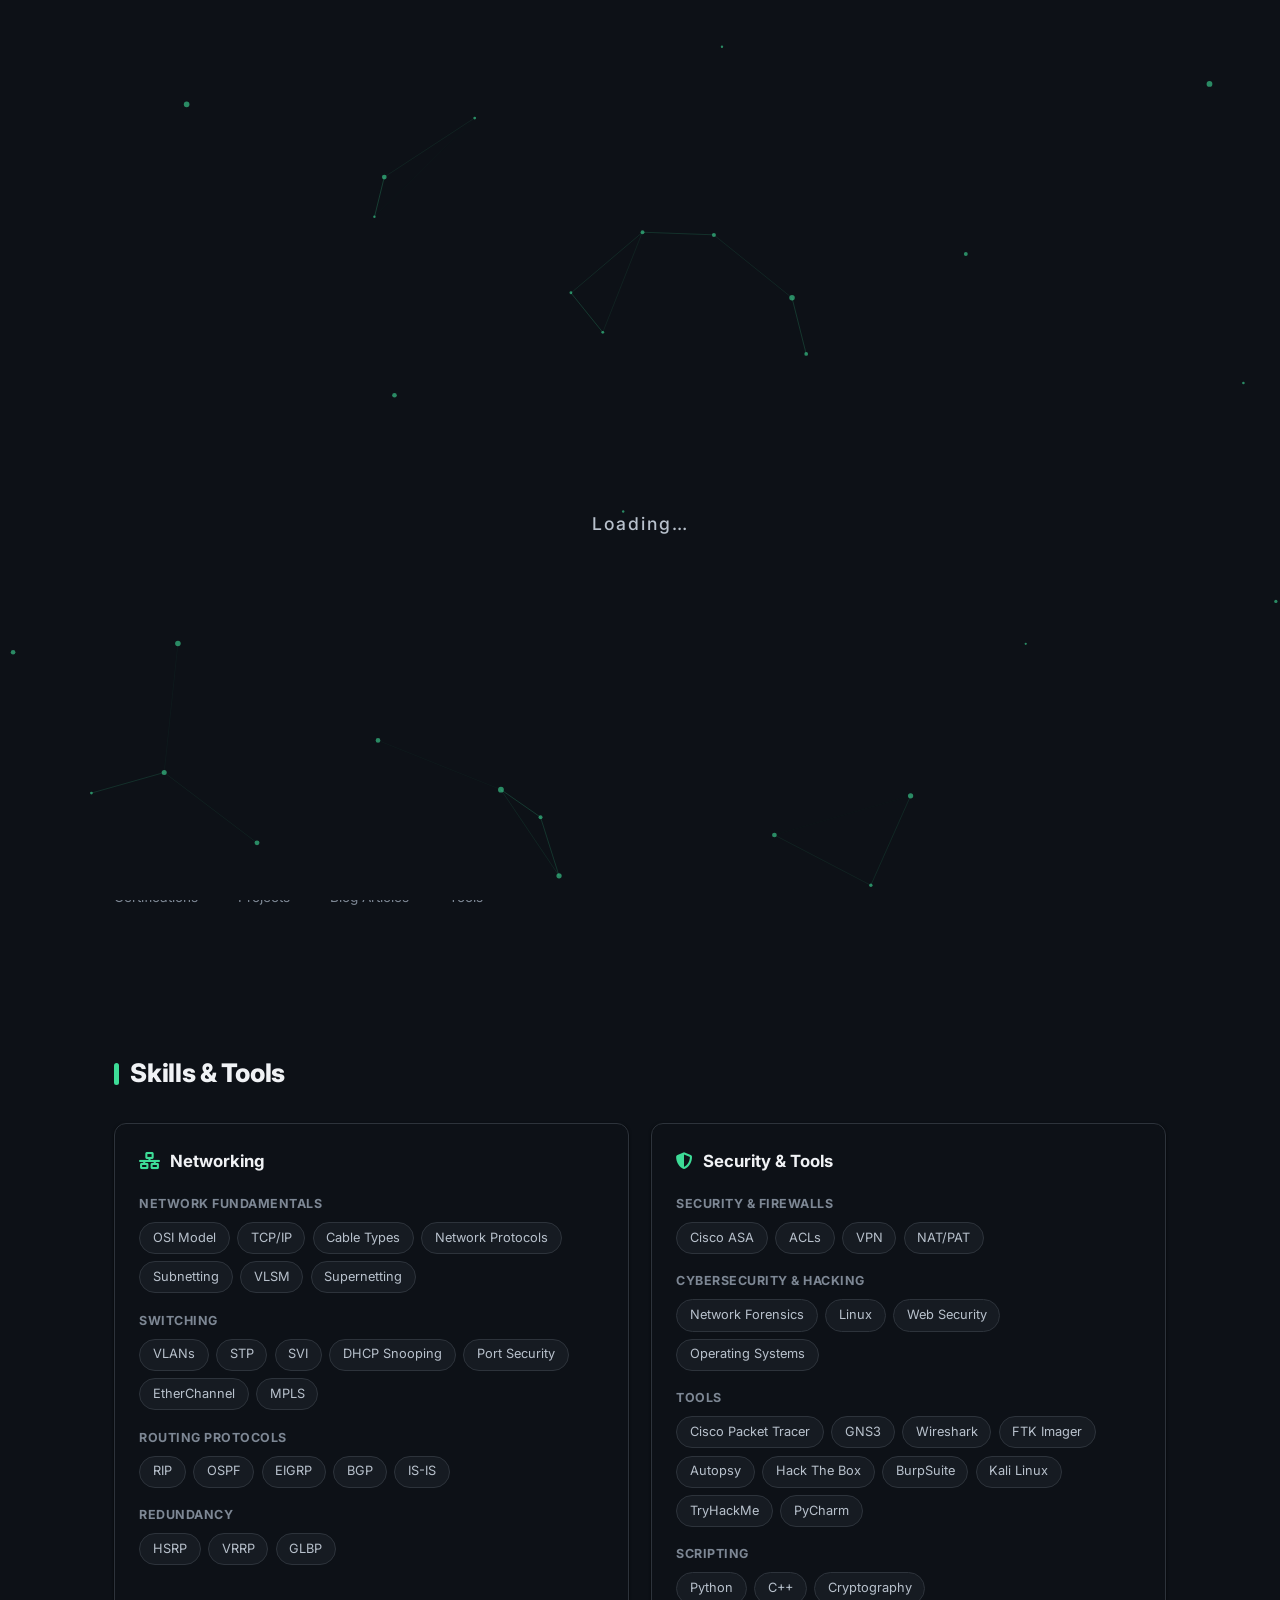
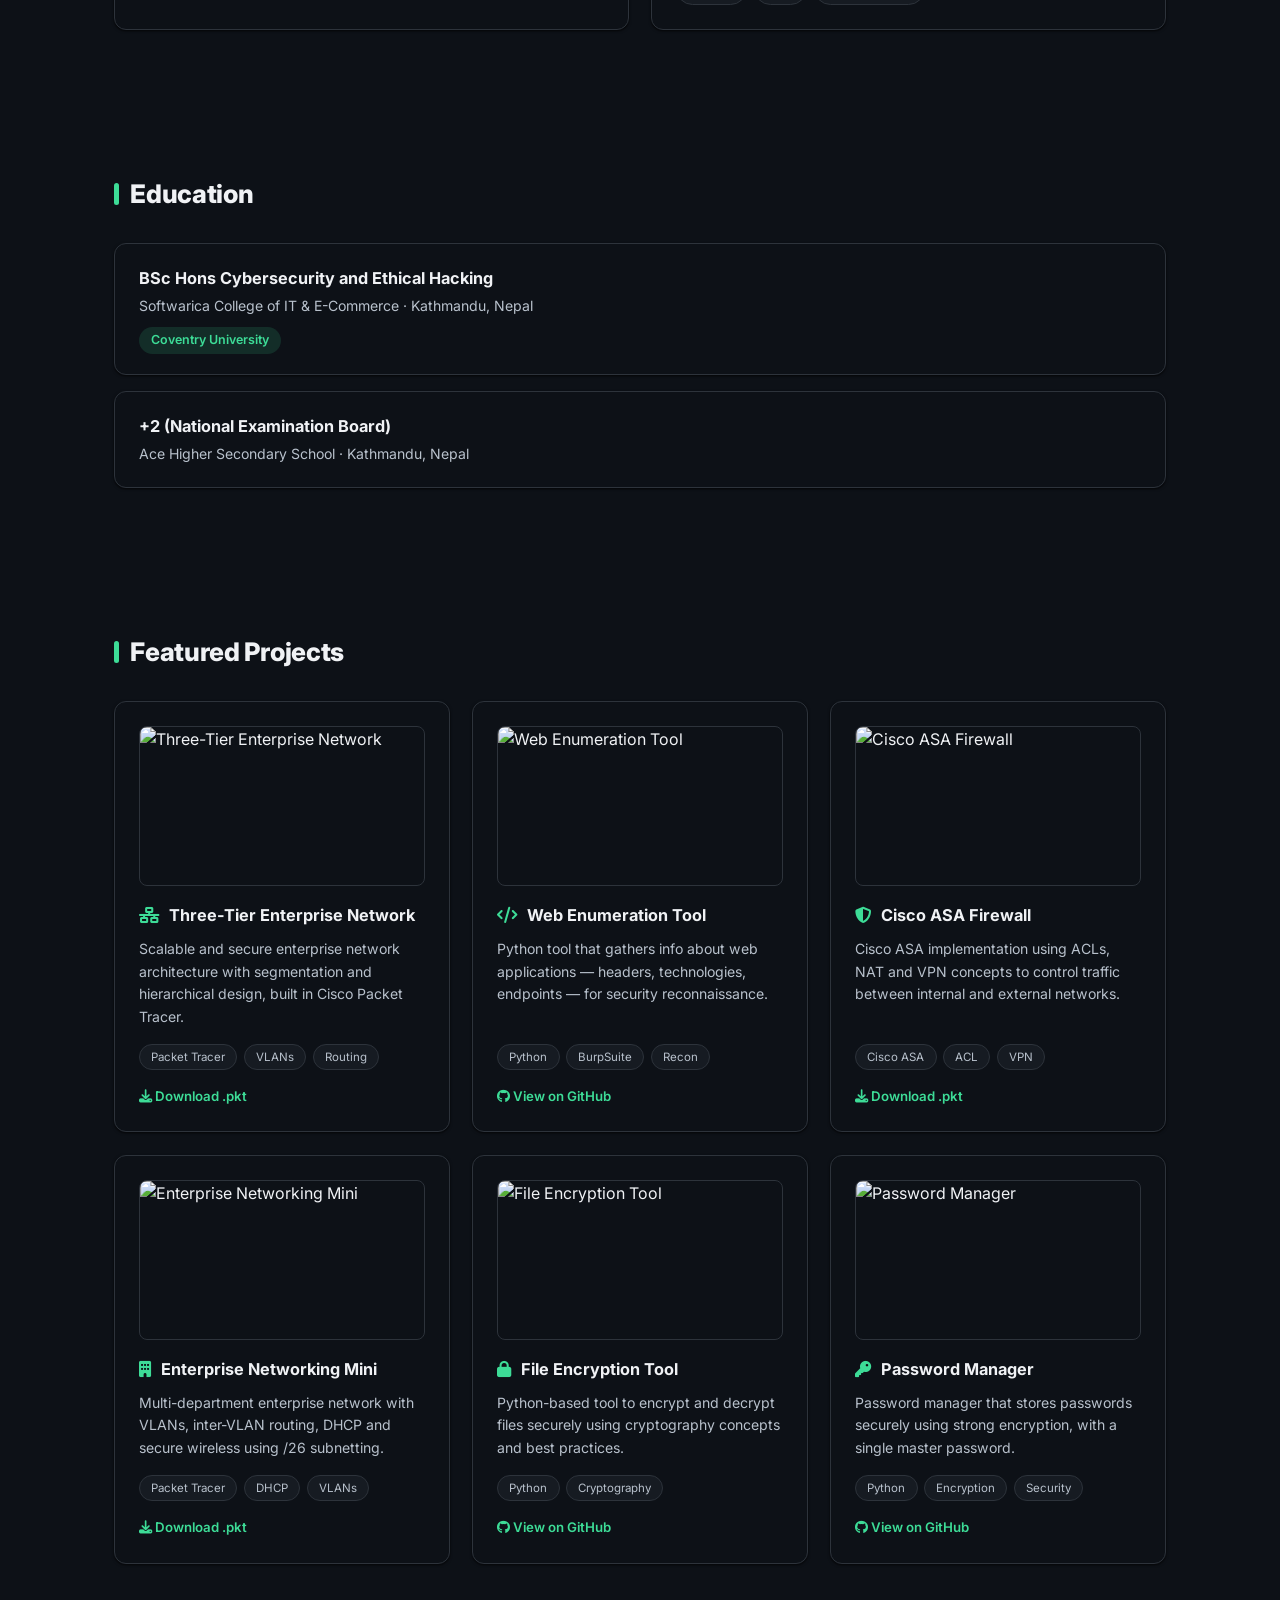
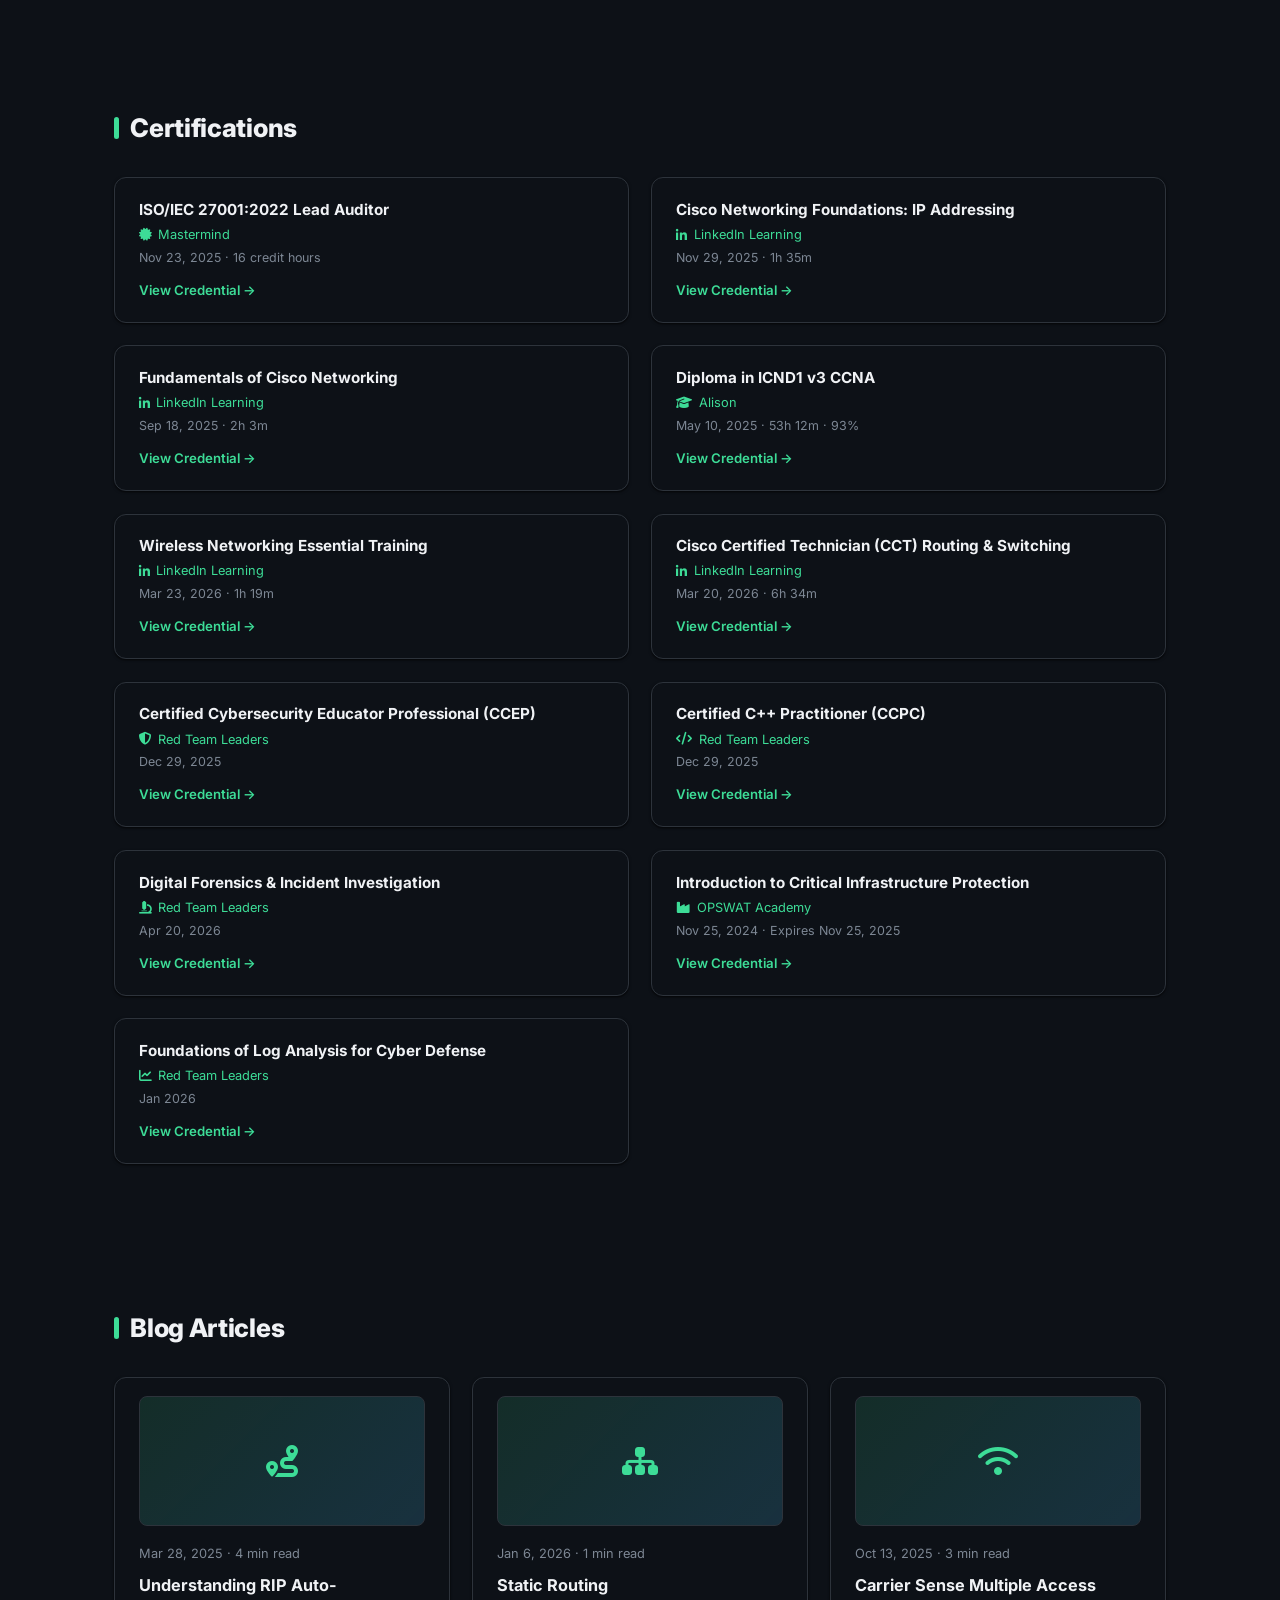
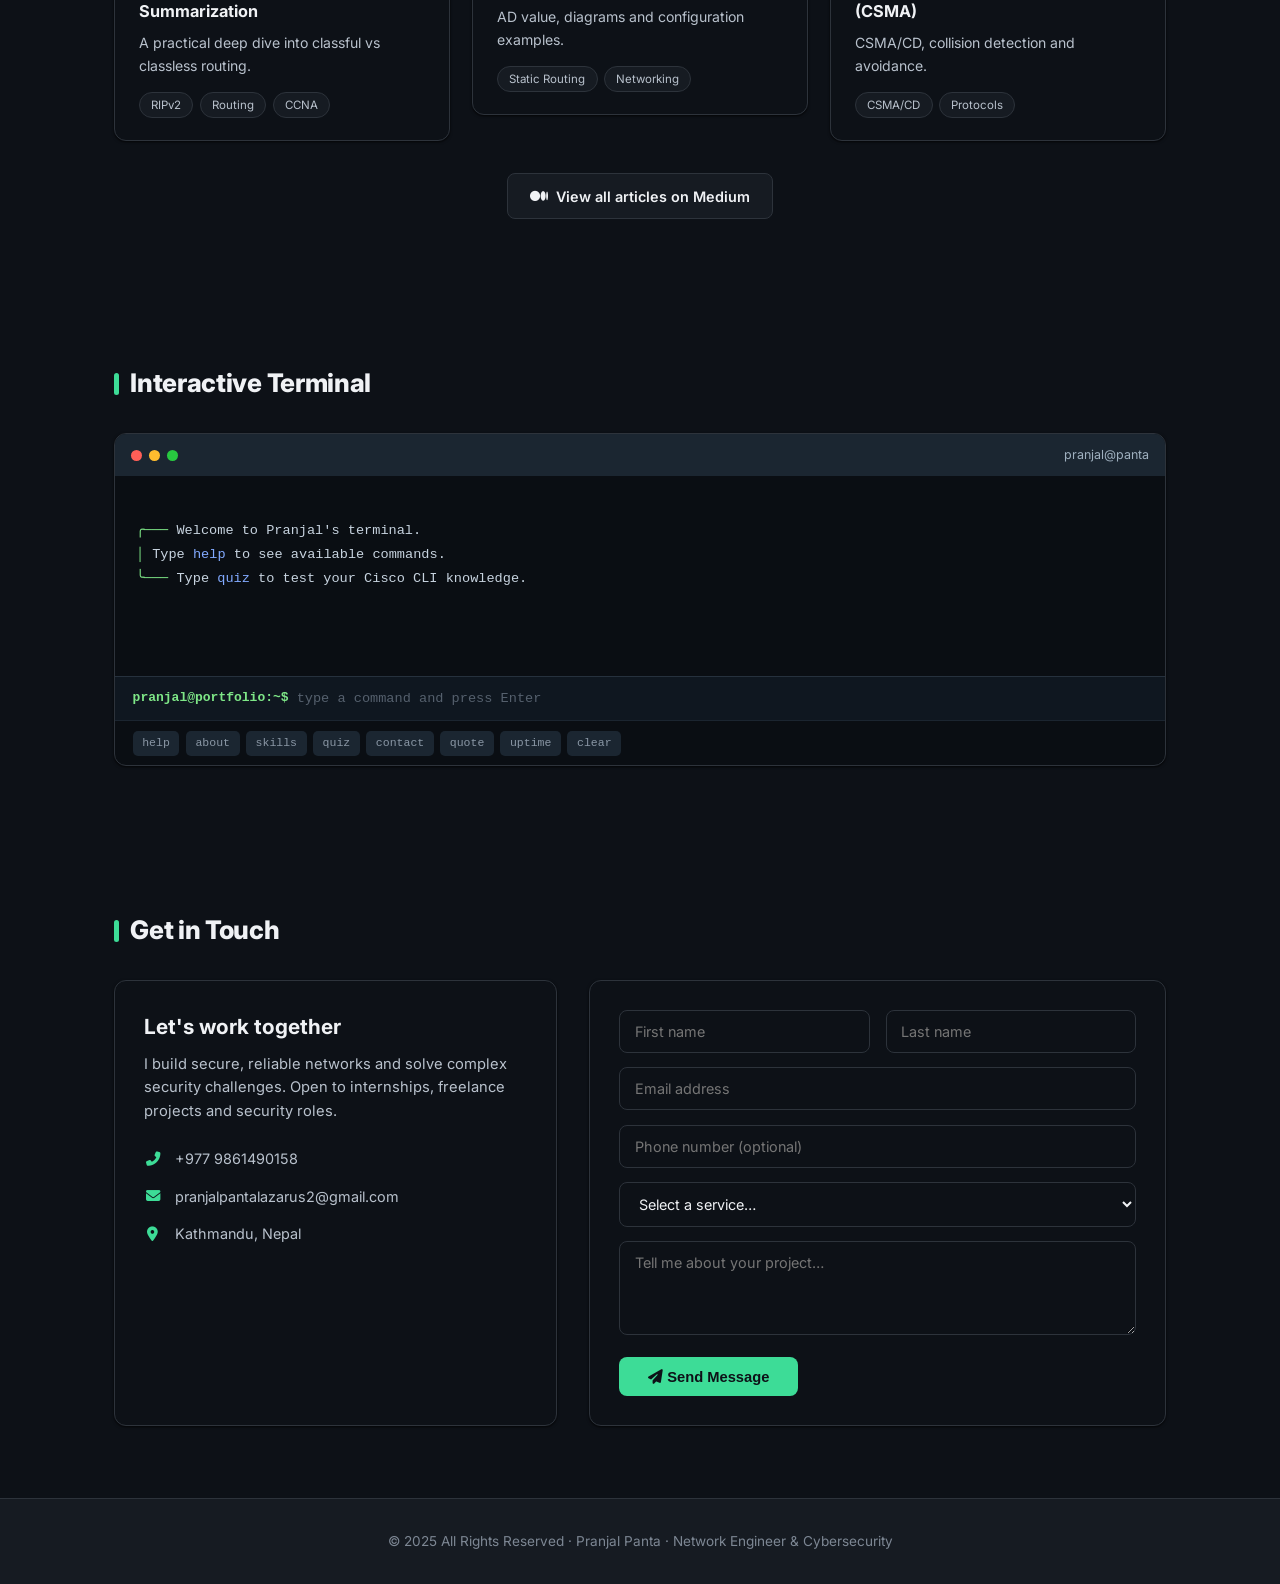
==== commit 1629768c: "Add files via upload" ====
--- a/index.html
+++ b/index.html
@@ -574,7 +574,7 @@
             <h2 class="section-title">Featured Projects</h2>
             <div class="projects-grid">
                 <div class="project-card">
-                    <img src="three-tire network arch.png" alt="Three-Tier Enterprise Network" class="project-img" />
+                    <img src="three-tire-network-arch.png" alt="Three-Tier Enterprise Network" class="project-img" />
                     <div class="project-title"><i class="fas fa-network-wired"></i> Three-Tier Enterprise Network</div>
                     <div class="project-desc">Scalable and secure enterprise network architecture with segmentation and hierarchical design, built in Cisco Packet Tracer.</div>
                     <div class="tech-stack"><span>Packet Tracer</span><span>VLANs</span><span>Routing</span></div>
@@ -583,7 +583,7 @@
                     </div>
                 </div>
                 <div class="project-card">
-                    <img src="web emmuration tools.jpg" alt="Web Enumeration Tool" class="project-img" />
+                    <img src="web-emmuration-tools.jpg" alt="Web Enumeration Tool" class="project-img" />
                     <div class="project-title"><i class="fas fa-code"></i> Web Enumeration Tool</div>
                     <div class="project-desc">Python tool that gathers info about web applications — headers, technologies, endpoints — for security reconnaissance.</div>
                     <div class="tech-stack"><span>Python</span><span>BurpSuite</span><span>Recon</span></div>
@@ -592,7 +592,7 @@
                     </div>
                 </div>
                 <div class="project-card">
-                    <img src="asa firewall.png" alt="Cisco ASA Firewall" class="project-img" />
+                    <img src="asa-firewall.png" alt="Cisco ASA Firewall" class="project-img" />
                     <div class="project-title"><i class="fas fa-shield-halved"></i> Cisco ASA Firewall</div>
                     <div class="project-desc">Cisco ASA implementation using ACLs, NAT and VPN concepts to control traffic between internal and external networks.</div>
                     <div class="tech-stack"><span>Cisco ASA</span><span>ACL</span><span>VPN</span></div>
@@ -601,7 +601,7 @@
                     </div>
                 </div>
                 <div class="project-card">
-                    <img src="mini project networking.png" alt="Enterprise Networking Mini" class="project-img" />
+                    <img src="mini-project-networking.png" alt="Enterprise Networking Mini" class="project-img" />
                     <div class="project-title"><i class="fas fa-building"></i> Enterprise Networking Mini</div>
                     <div class="project-desc">Multi-department enterprise network with VLANs, inter-VLAN routing, DHCP and secure wireless using /26 subnetting.</div>
                     <div class="tech-stack"><span>Packet Tracer</span><span>DHCP</span><span>VLANs</span></div>
@@ -610,7 +610,7 @@
                     </div>
                 </div>
                 <div class="project-card">
-                    <img src="File_Encryption tools.webp" alt="File Encryption Tool" class="project-img" />
+                    <img src="file-encryption-tools.webp" alt="File Encryption Tool" class="project-img" />
                     <div class="project-title"><i class="fas fa-lock"></i> File Encryption Tool</div>
                     <div class="project-desc">Python-based tool to encrypt and decrypt files securely using cryptography concepts and best practices.</div>
                     <div class="tech-stack"><span>Python</span><span>Cryptography</span></div>
@@ -619,7 +619,7 @@
                     </div>
                 </div>
                 <div class="project-card">
-                    <img src="password manager.jpg" alt="Password Manager" class="project-img" />
+                    <img src="password-manager.jpg" alt="Password Manager" class="project-img" />
                     <div class="project-title"><i class="fas fa-key"></i> Password Manager</div>
                     <div class="project-desc">Password manager that stores passwords securely using strong encryption, with a single master password.</div>
                     <div class="tech-stack"><span>Python</span><span>Encryption</span><span>Security</span></div>
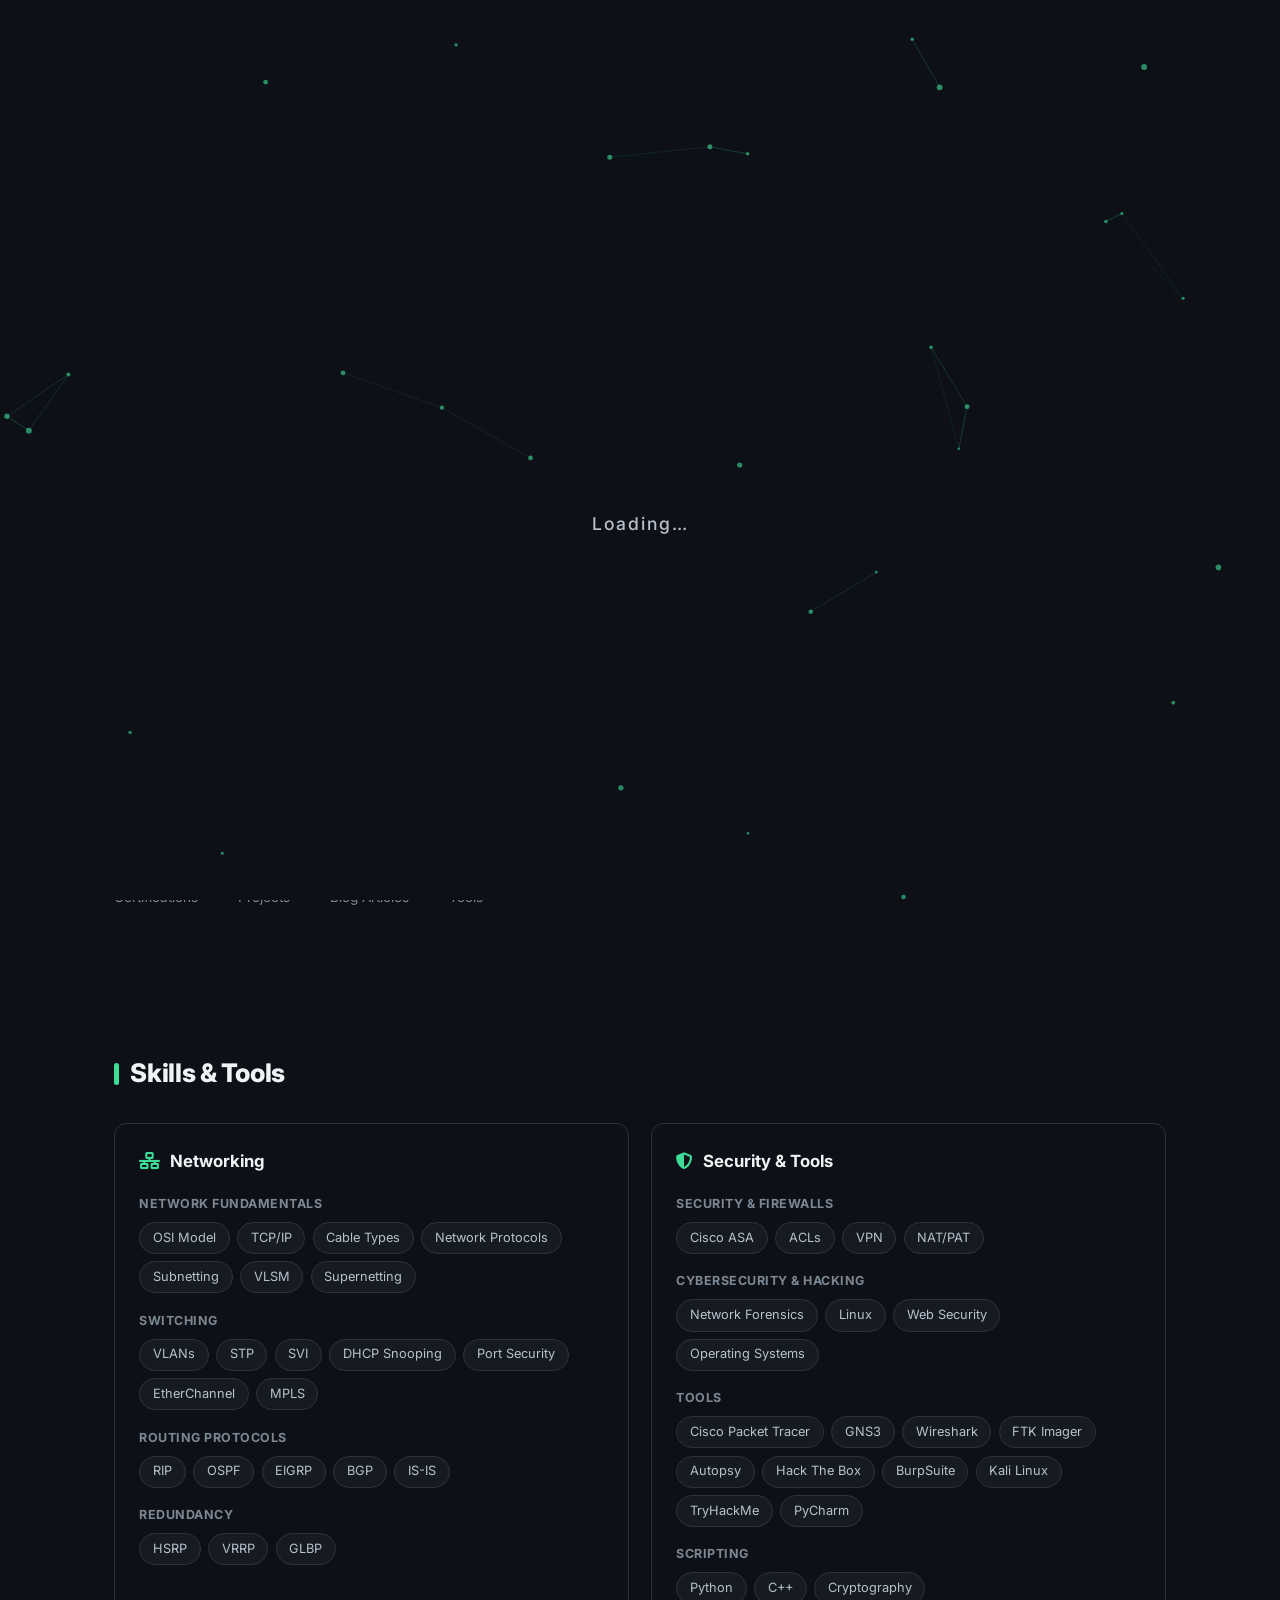
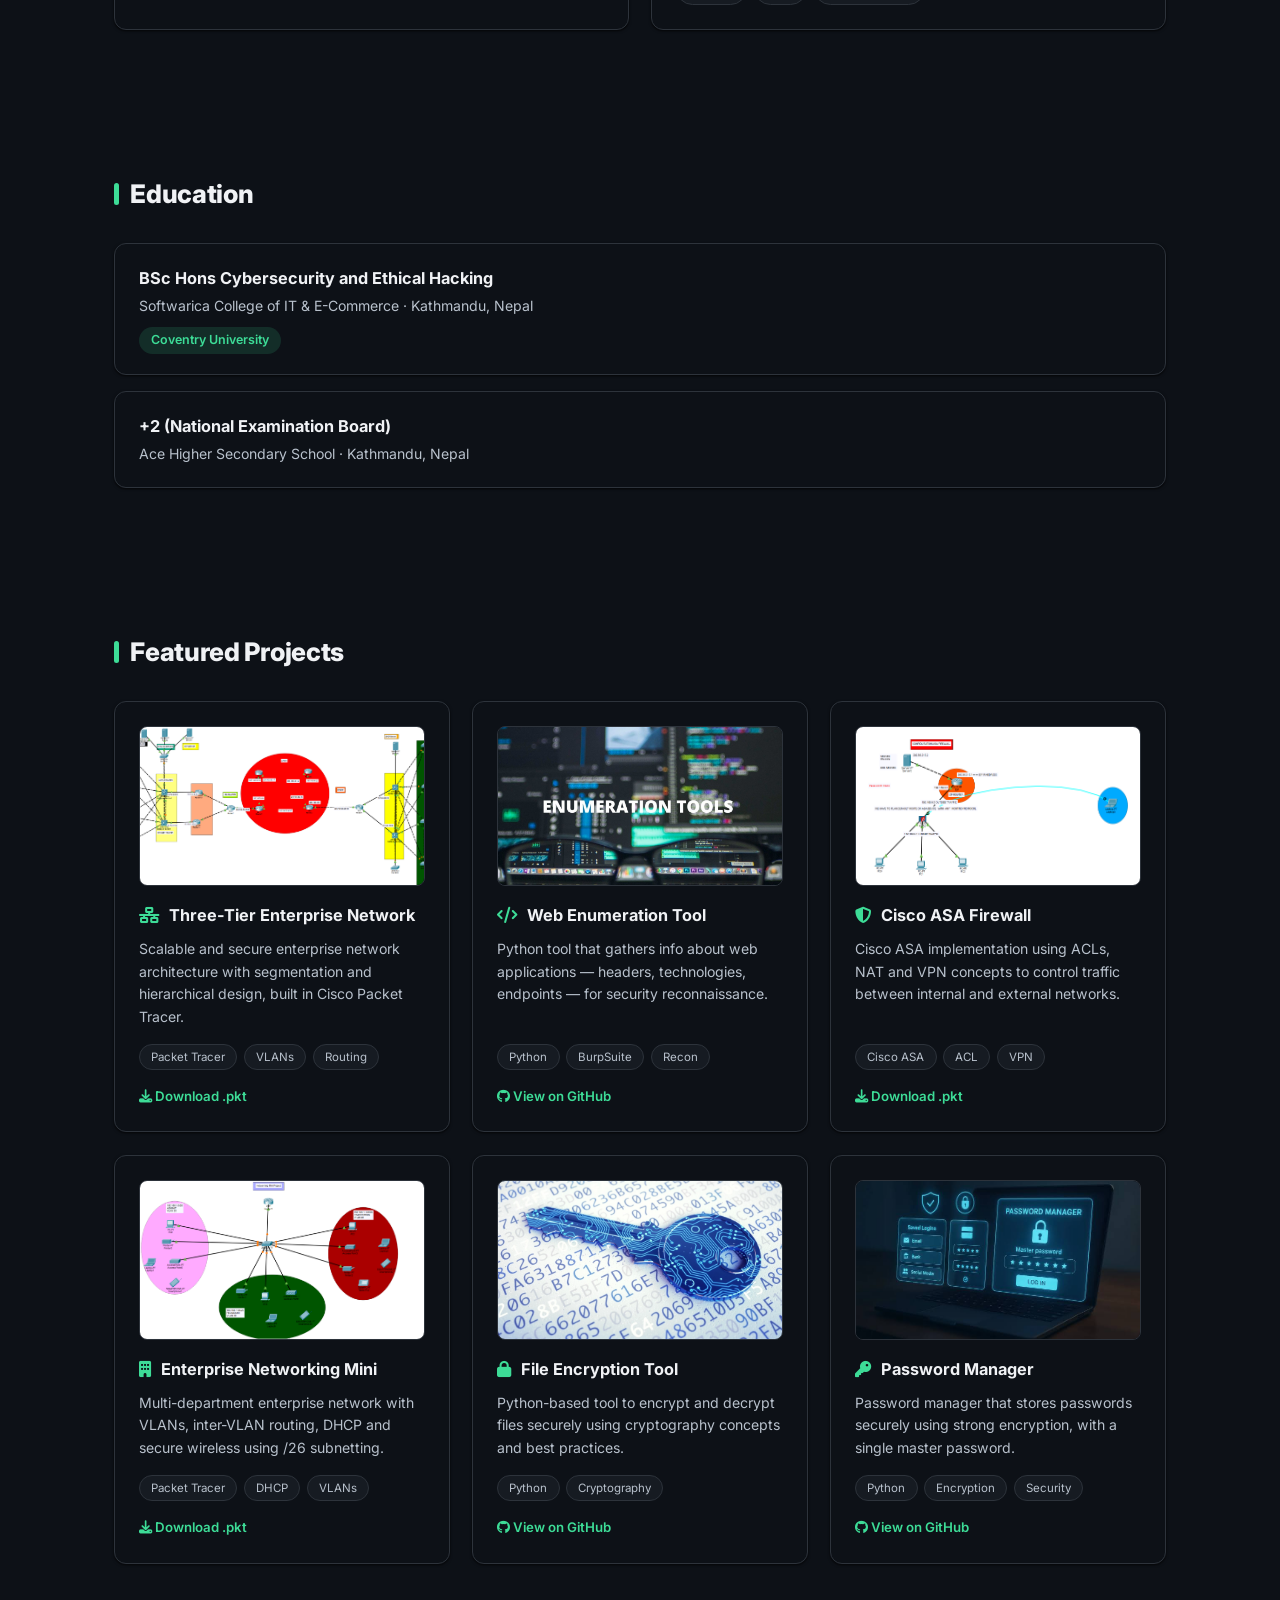
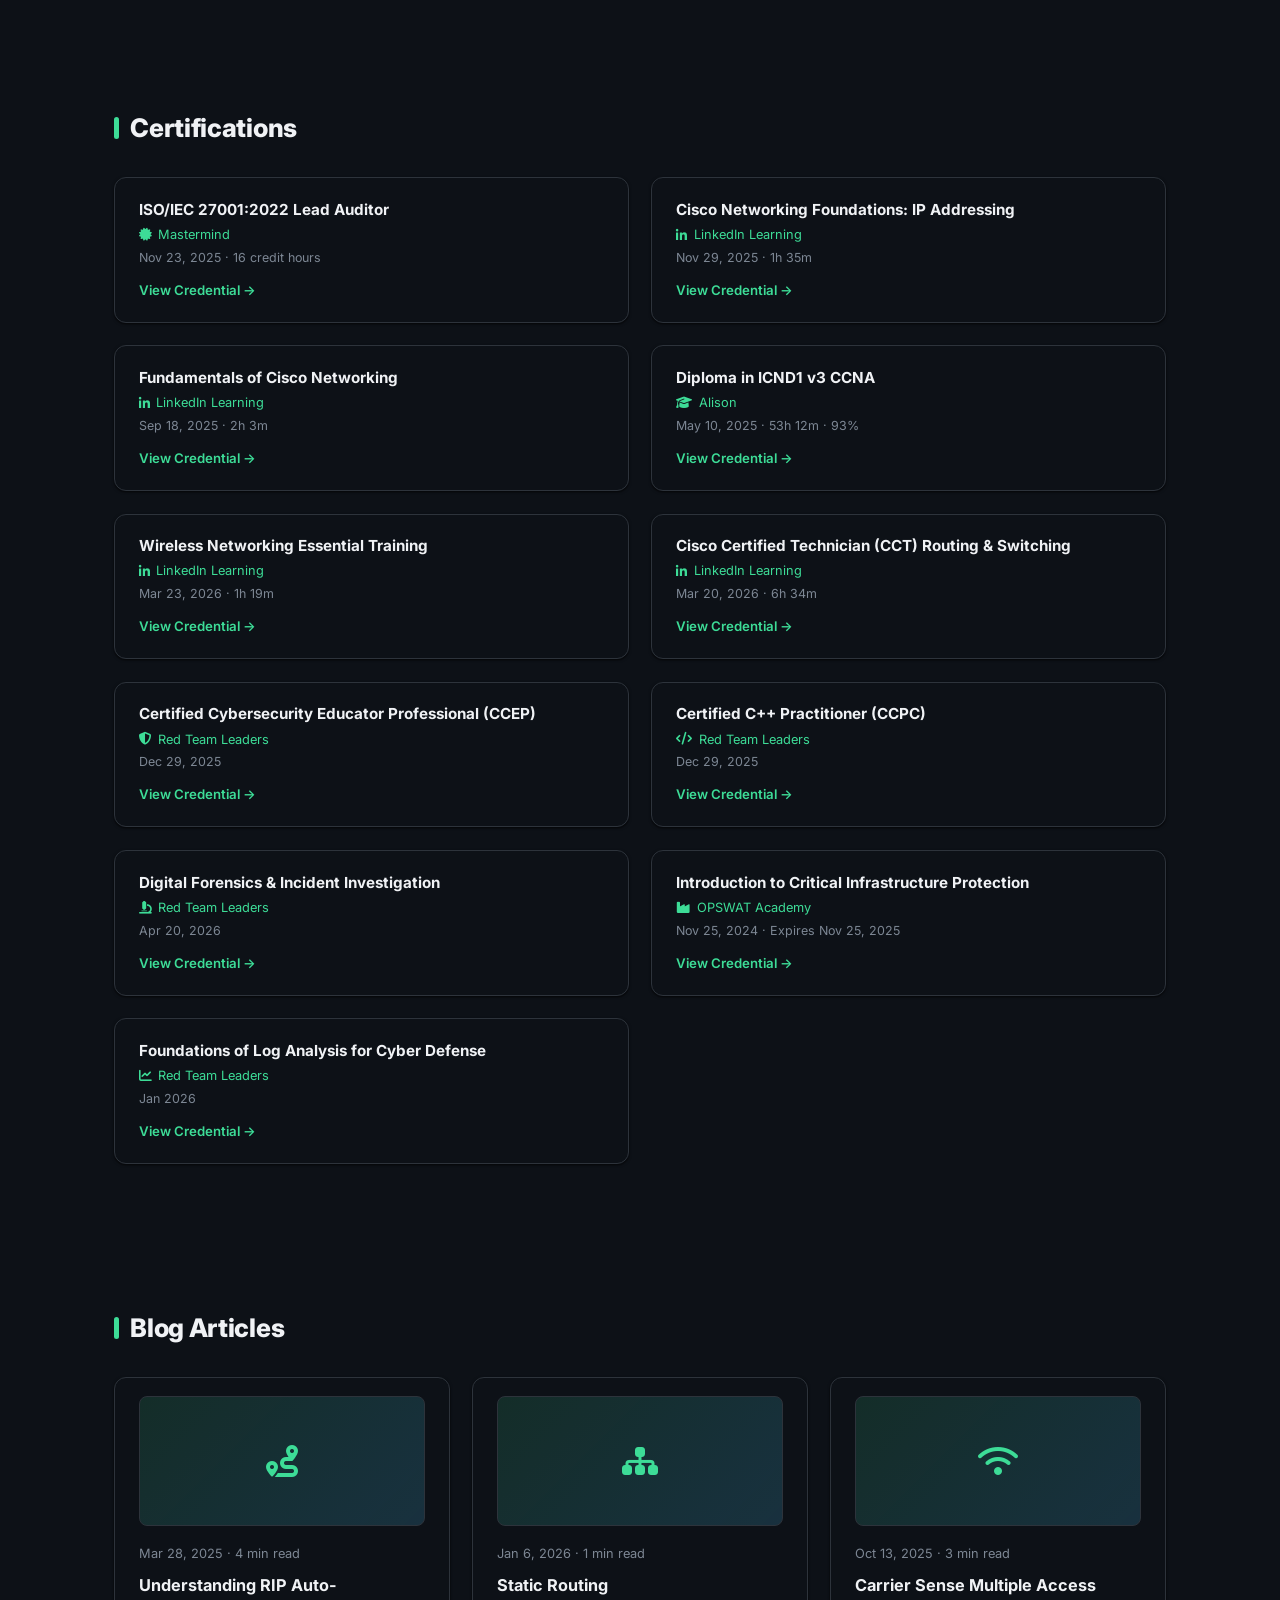
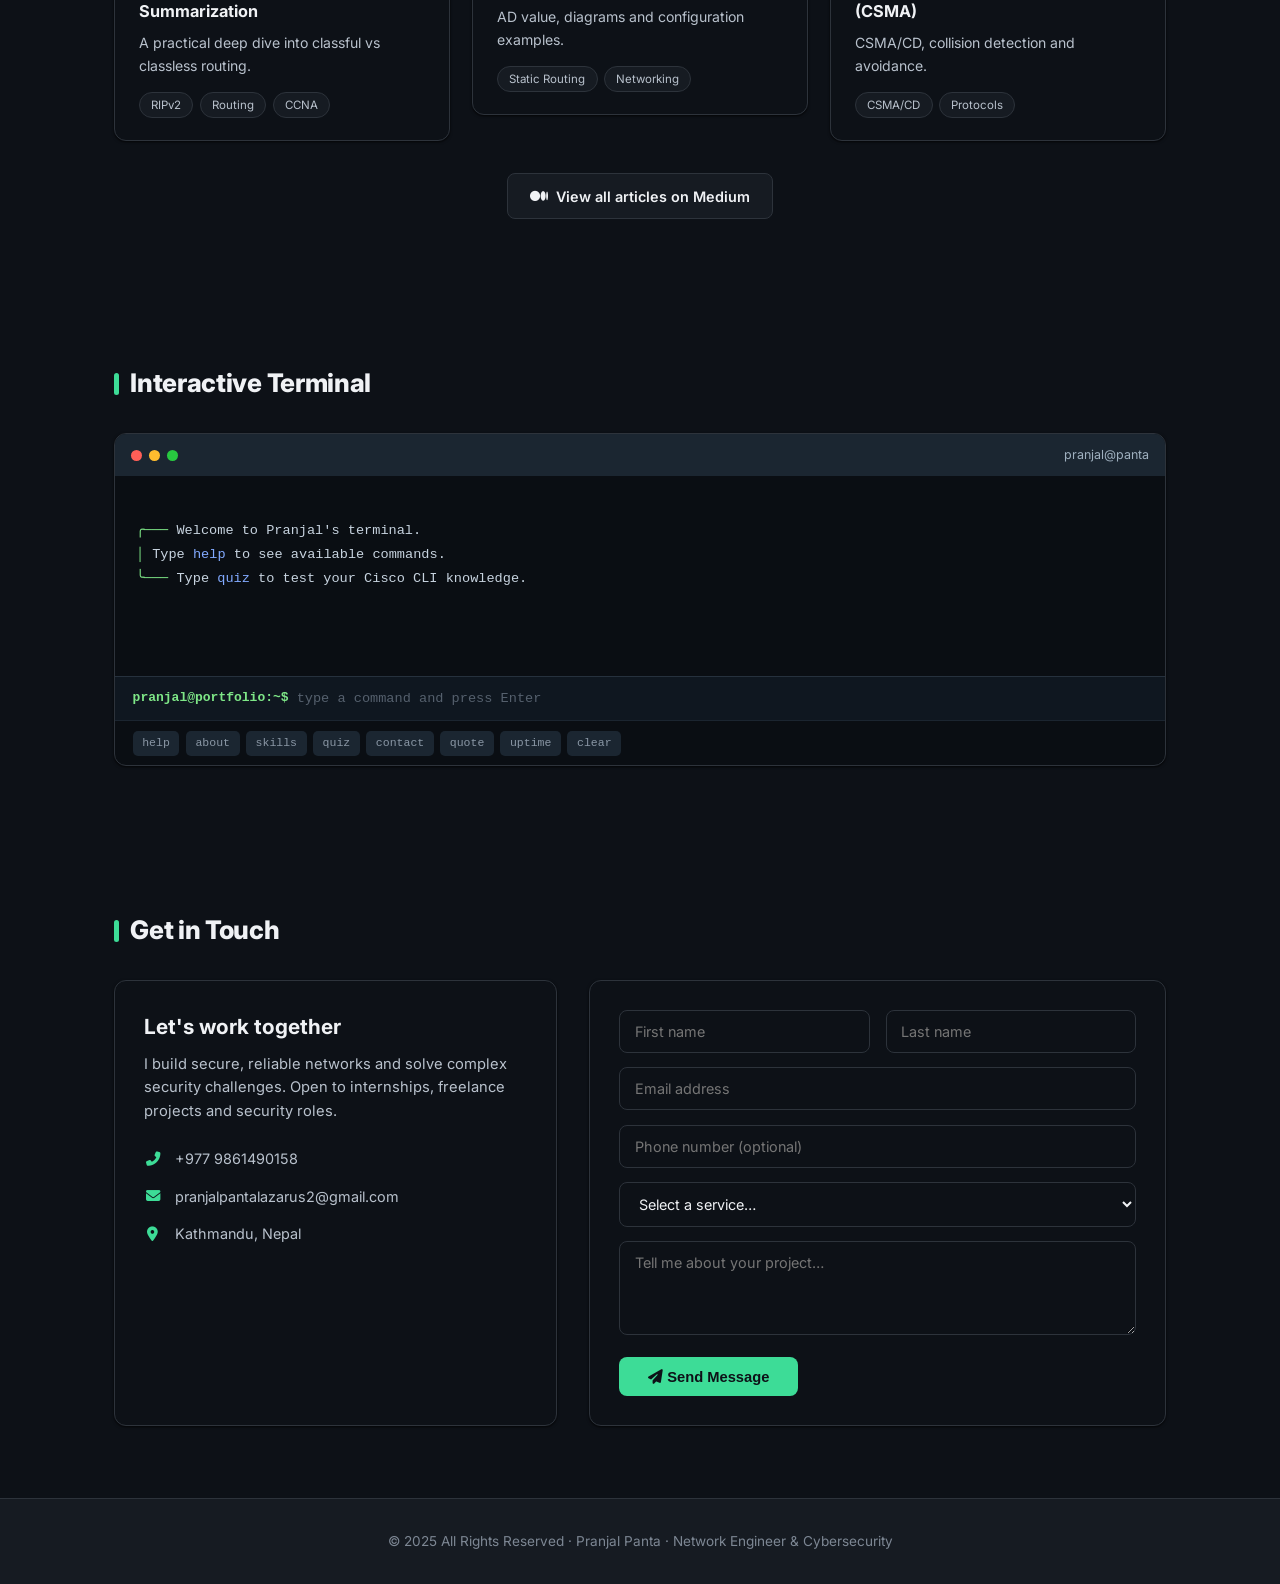
==== commit 0bde194f: "Add files via upload" ====
--- a/index.html
+++ b/index.html
@@ -574,7 +574,7 @@
             <h2 class="section-title">Featured Projects</h2>
             <div class="projects-grid">
                 <div class="project-card">
-                    <img src="three-tire-network-arch.png" alt="Three-Tier Enterprise Network" class="project-img" />
+                    <img src="three-tire-network-arch.png.png" alt="Three-Tier Enterprise Network" class="project-img" />
                     <div class="project-title"><i class="fas fa-network-wired"></i> Three-Tier Enterprise Network</div>
                     <div class="project-desc">Scalable and secure enterprise network architecture with segmentation and hierarchical design, built in Cisco Packet Tracer.</div>
                     <div class="tech-stack"><span>Packet Tracer</span><span>VLANs</span><span>Routing</span></div>
@@ -583,7 +583,7 @@
                     </div>
                 </div>
                 <div class="project-card">
-                    <img src="web-emmuration-tools.jpg" alt="Web Enumeration Tool" class="project-img" />
+                    <img src="web-emmuration-tools.jpg.jpg" alt="Web Enumeration Tool" class="project-img" />
                     <div class="project-title"><i class="fas fa-code"></i> Web Enumeration Tool</div>
                     <div class="project-desc">Python tool that gathers info about web applications — headers, technologies, endpoints — for security reconnaissance.</div>
                     <div class="tech-stack"><span>Python</span><span>BurpSuite</span><span>Recon</span></div>
@@ -592,7 +592,7 @@
                     </div>
                 </div>
                 <div class="project-card">
-                    <img src="asa-firewall.png" alt="Cisco ASA Firewall" class="project-img" />
+                    <img src="Asa-firewall.png.png" alt="Cisco ASA Firewall" class="project-img" />
                     <div class="project-title"><i class="fas fa-shield-halved"></i> Cisco ASA Firewall</div>
                     <div class="project-desc">Cisco ASA implementation using ACLs, NAT and VPN concepts to control traffic between internal and external networks.</div>
                     <div class="tech-stack"><span>Cisco ASA</span><span>ACL</span><span>VPN</span></div>
@@ -601,7 +601,7 @@
                     </div>
                 </div>
                 <div class="project-card">
-                    <img src="mini-project-networking.png" alt="Enterprise Networking Mini" class="project-img" />
+                    <img src="mini-project-networking.png.png" alt="Enterprise Networking Mini" class="project-img" />
                     <div class="project-title"><i class="fas fa-building"></i> Enterprise Networking Mini</div>
                     <div class="project-desc">Multi-department enterprise network with VLANs, inter-VLAN routing, DHCP and secure wireless using /26 subnetting.</div>
                     <div class="tech-stack"><span>Packet Tracer</span><span>DHCP</span><span>VLANs</span></div>
@@ -610,7 +610,7 @@
                     </div>
                 </div>
                 <div class="project-card">
-                    <img src="file-encryption-tools.webp" alt="File Encryption Tool" class="project-img" />
+                    <img src="file-encryption-tools.webp.webp" alt="File Encryption Tool" class="project-img" />
                     <div class="project-title"><i class="fas fa-lock"></i> File Encryption Tool</div>
                     <div class="project-desc">Python-based tool to encrypt and decrypt files securely using cryptography concepts and best practices.</div>
                     <div class="tech-stack"><span>Python</span><span>Cryptography</span></div>
@@ -619,7 +619,7 @@
                     </div>
                 </div>
                 <div class="project-card">
-                    <img src="password-manager.jpg" alt="Password Manager" class="project-img" />
+                    <img src="password-manager.jpg.jpg" alt="Password Manager" class="project-img" />
                     <div class="project-title"><i class="fas fa-key"></i> Password Manager</div>
                     <div class="project-desc">Password manager that stores passwords securely using strong encryption, with a single master password.</div>
                     <div class="tech-stack"><span>Python</span><span>Encryption</span><span>Security</span></div>
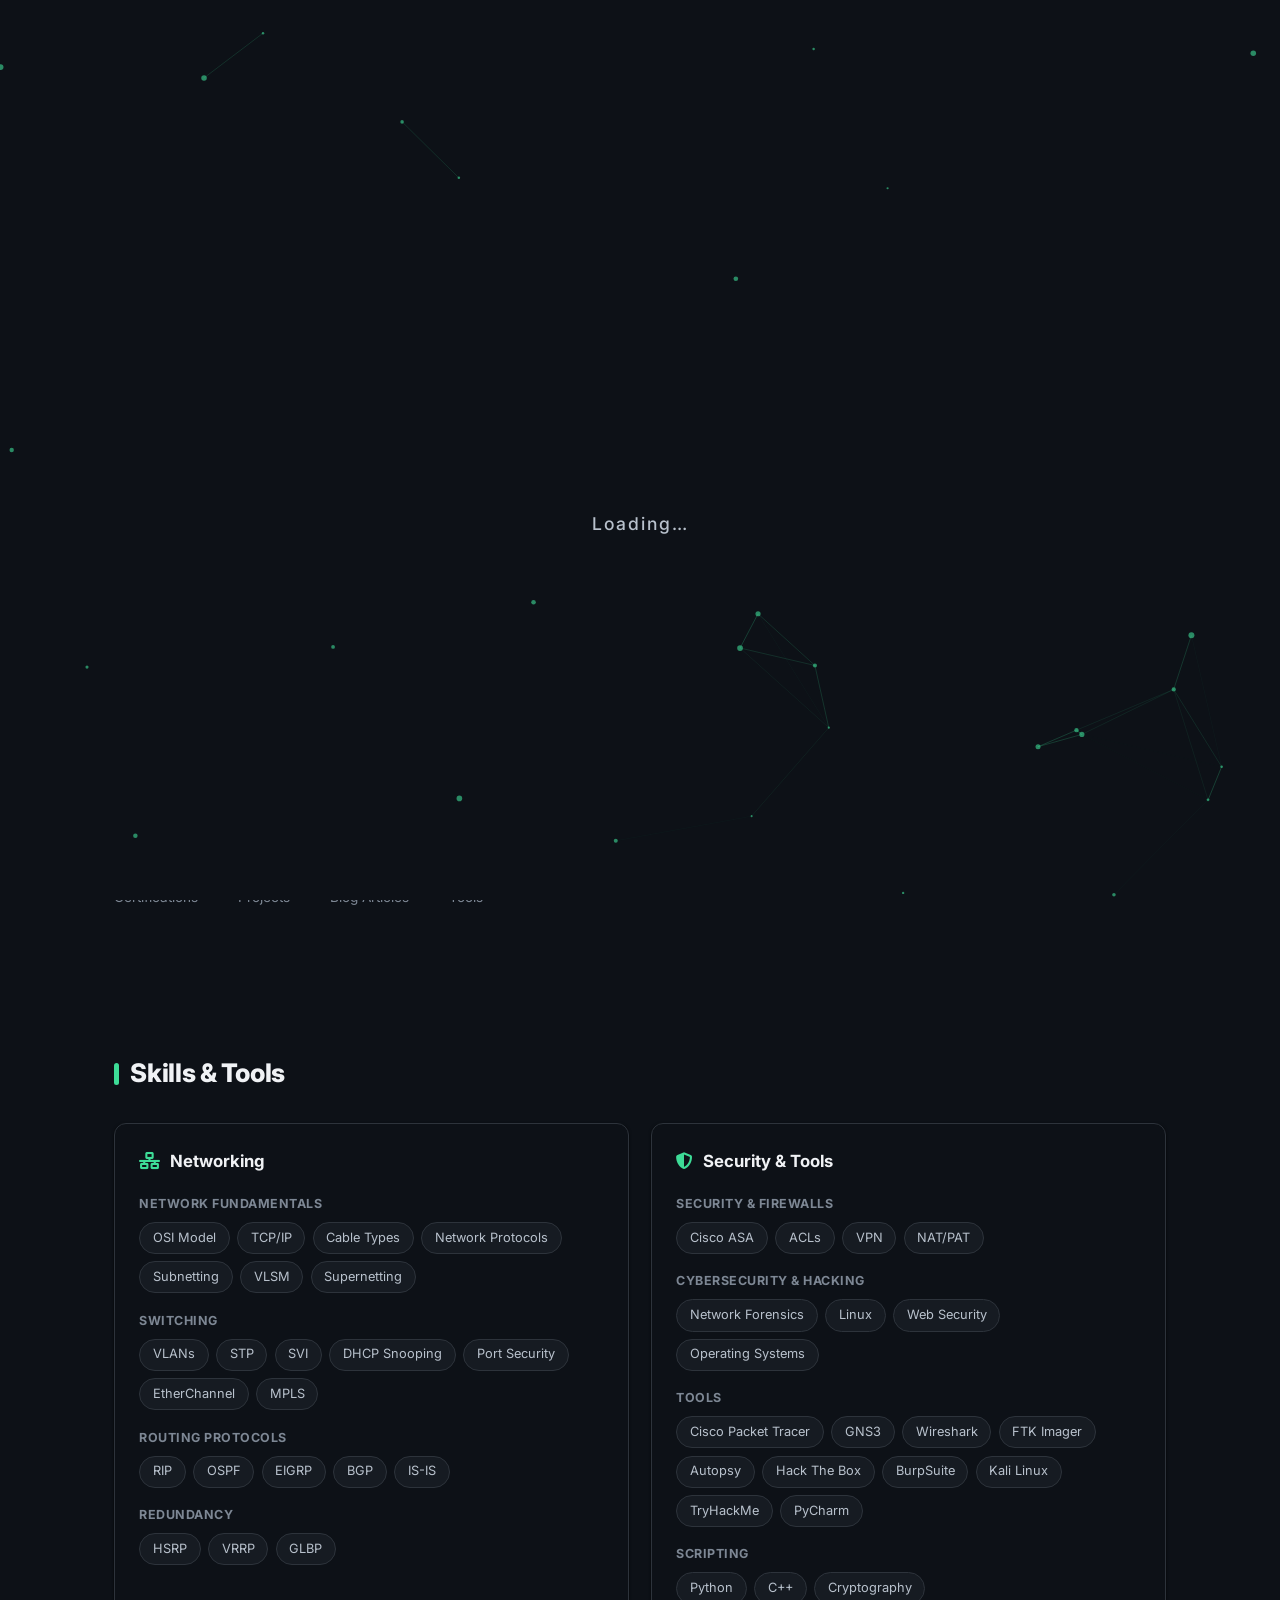
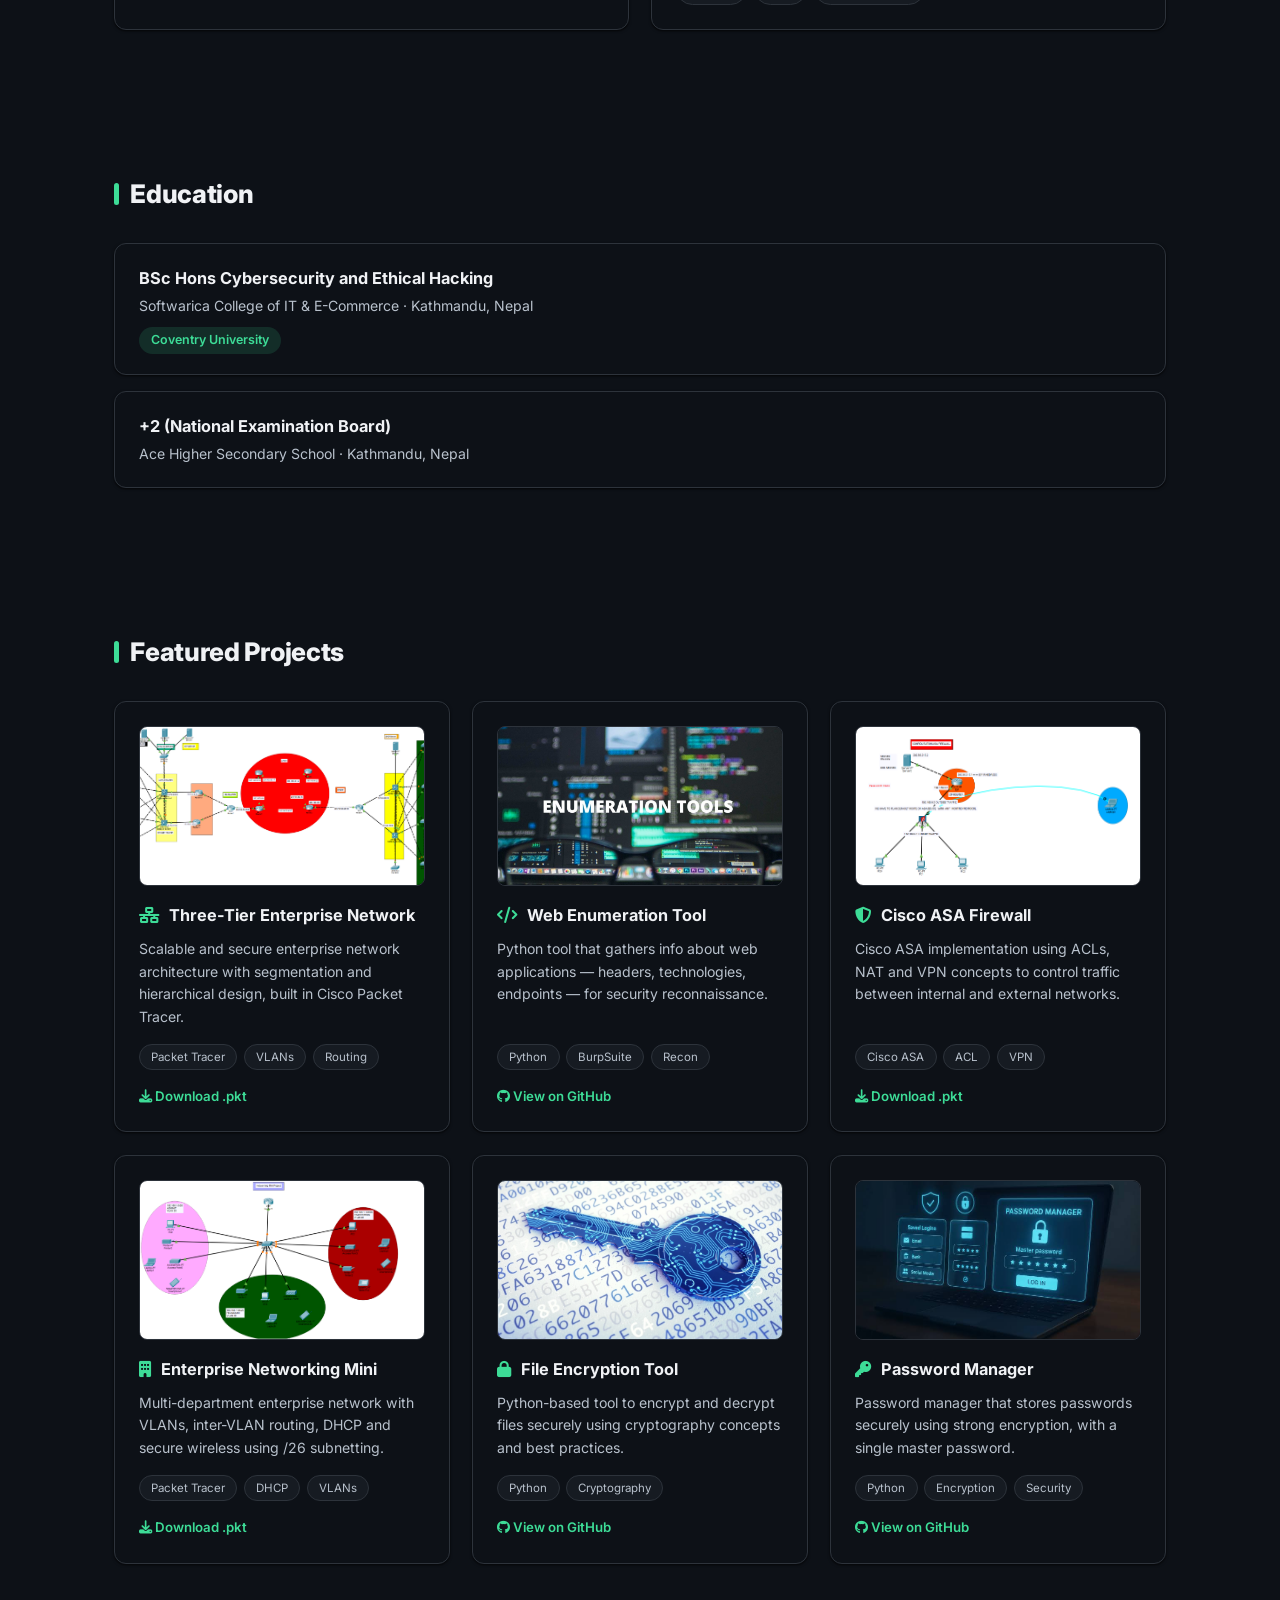
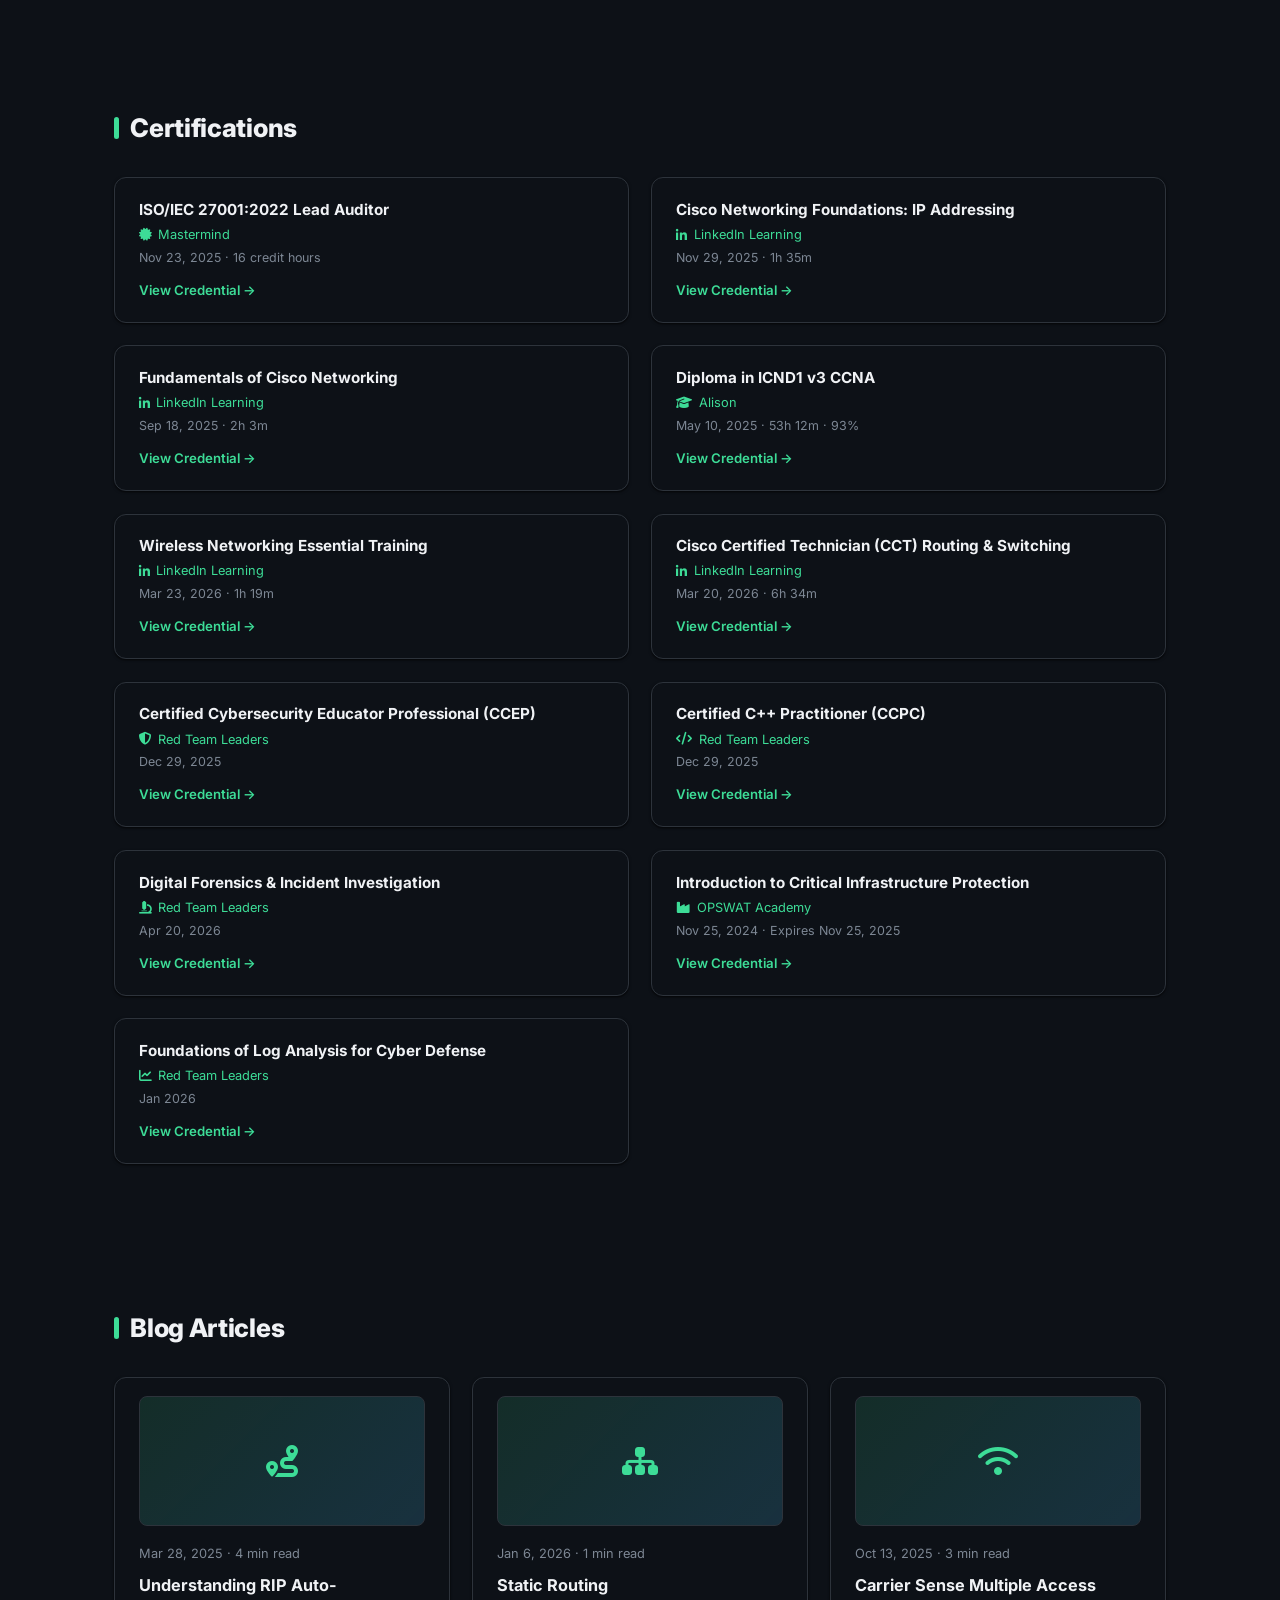
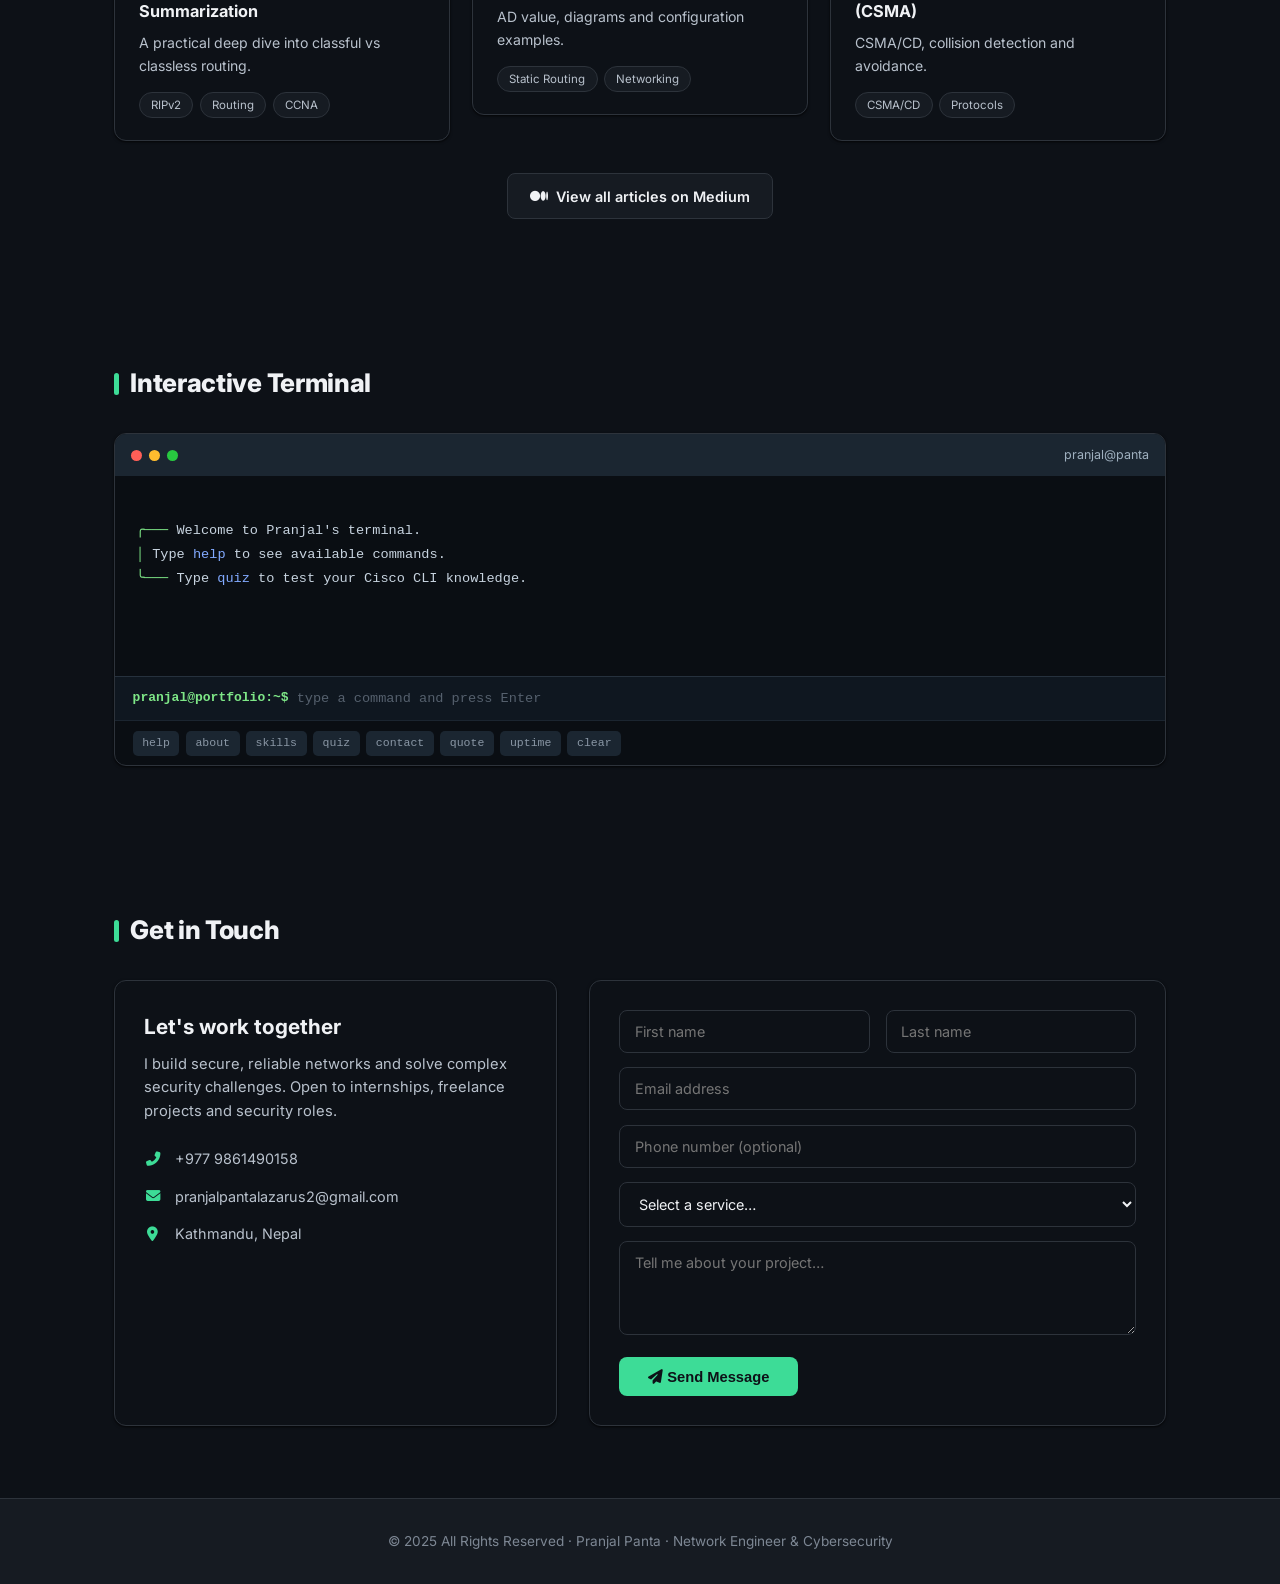
==== commit 1abb52ee: "Add files via upload" ====
--- a/index.html
+++ b/index.html
@@ -387,7 +387,7 @@
     <div id="preloader">
         <style>
             #preloader{position:fixed;top:0;left:0;width:100%;height:100%;z-index:99999;background:#0d1117;display:flex;flex-direction:column;align-items:center;justify-content:center;transition:opacity 0.3s ease}
-            #preloader.hide{opacity:0}
+            #preloader.hide{opacity:0;pointer-events:none;visibility:hidden}
             #preloaderCanvas{position:absolute;inset:0;width:100%;height:100%;pointer-events:none}
             .radar-wrap{display:flex;flex-direction:column;align-items:center;gap:1.8rem;position:relative;z-index:1}
             .radar-bars{display:flex;gap:8px;align-items:flex-end;height:120px}
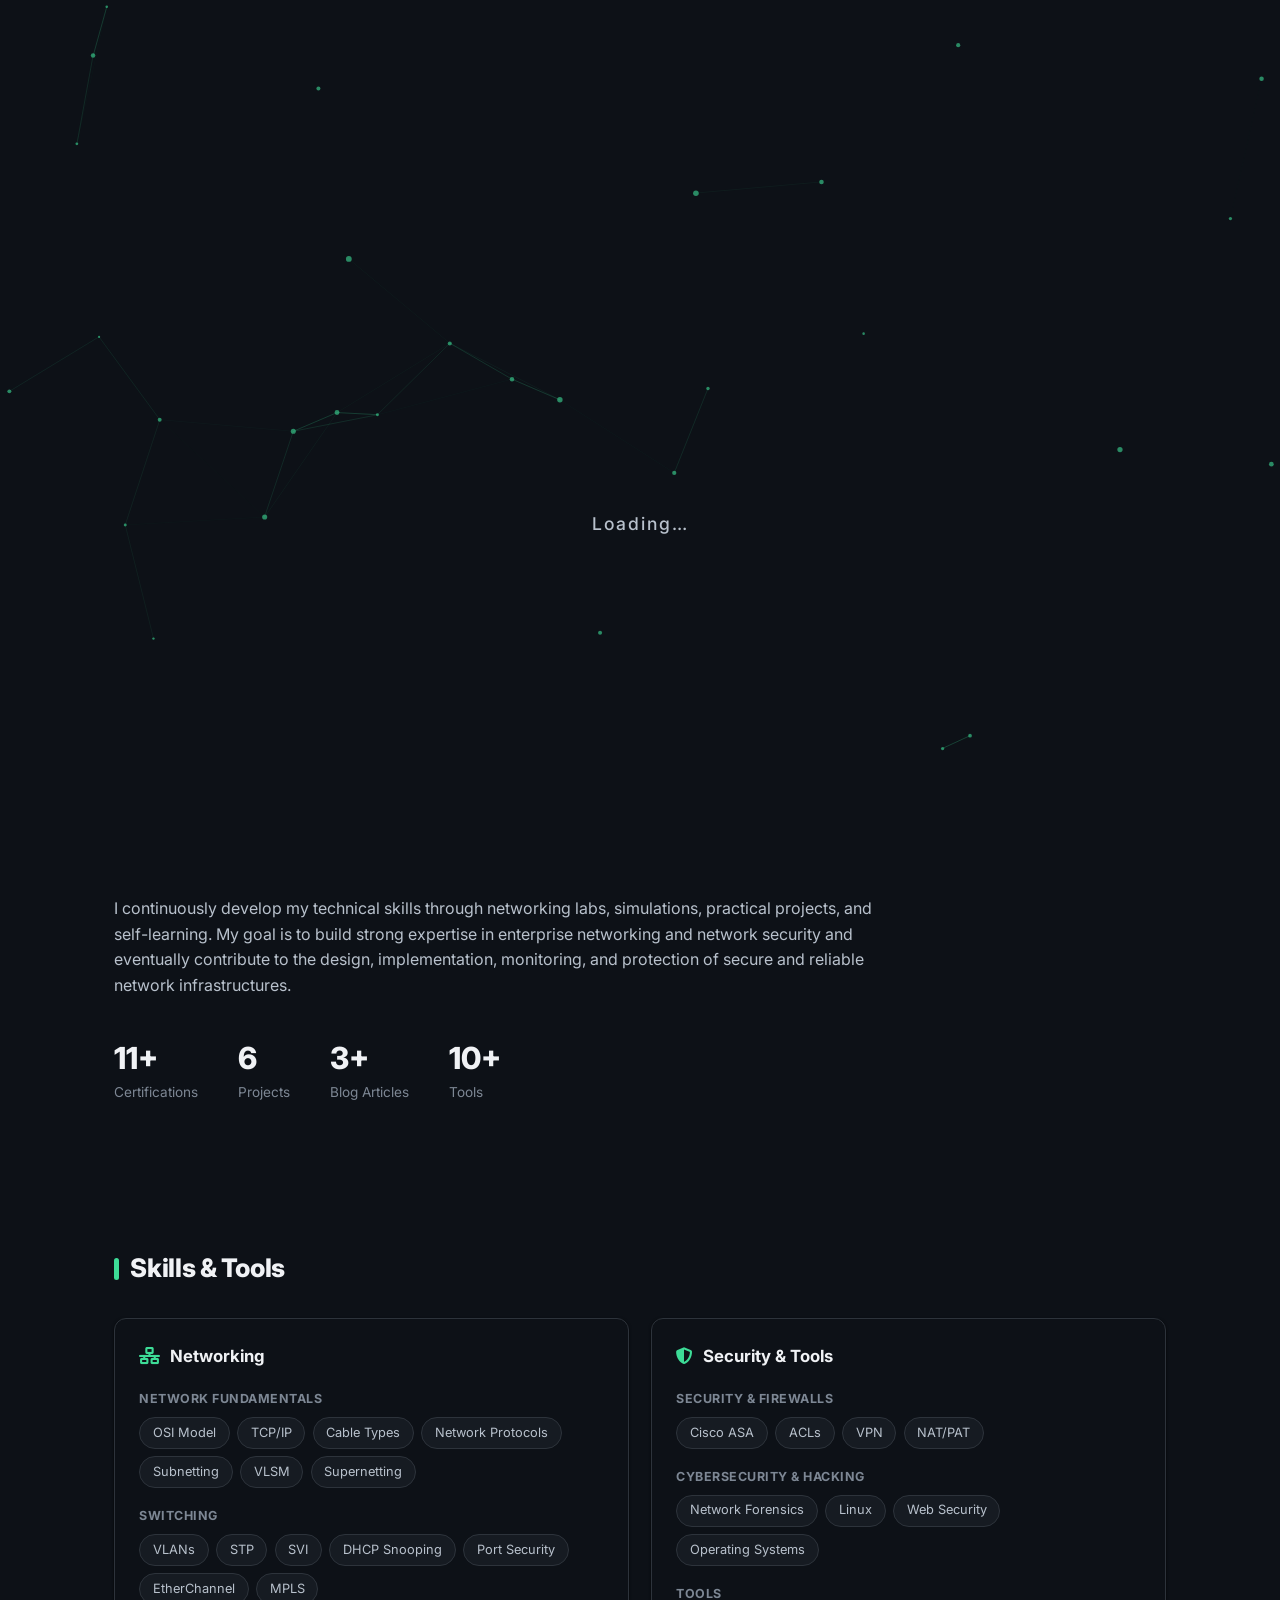
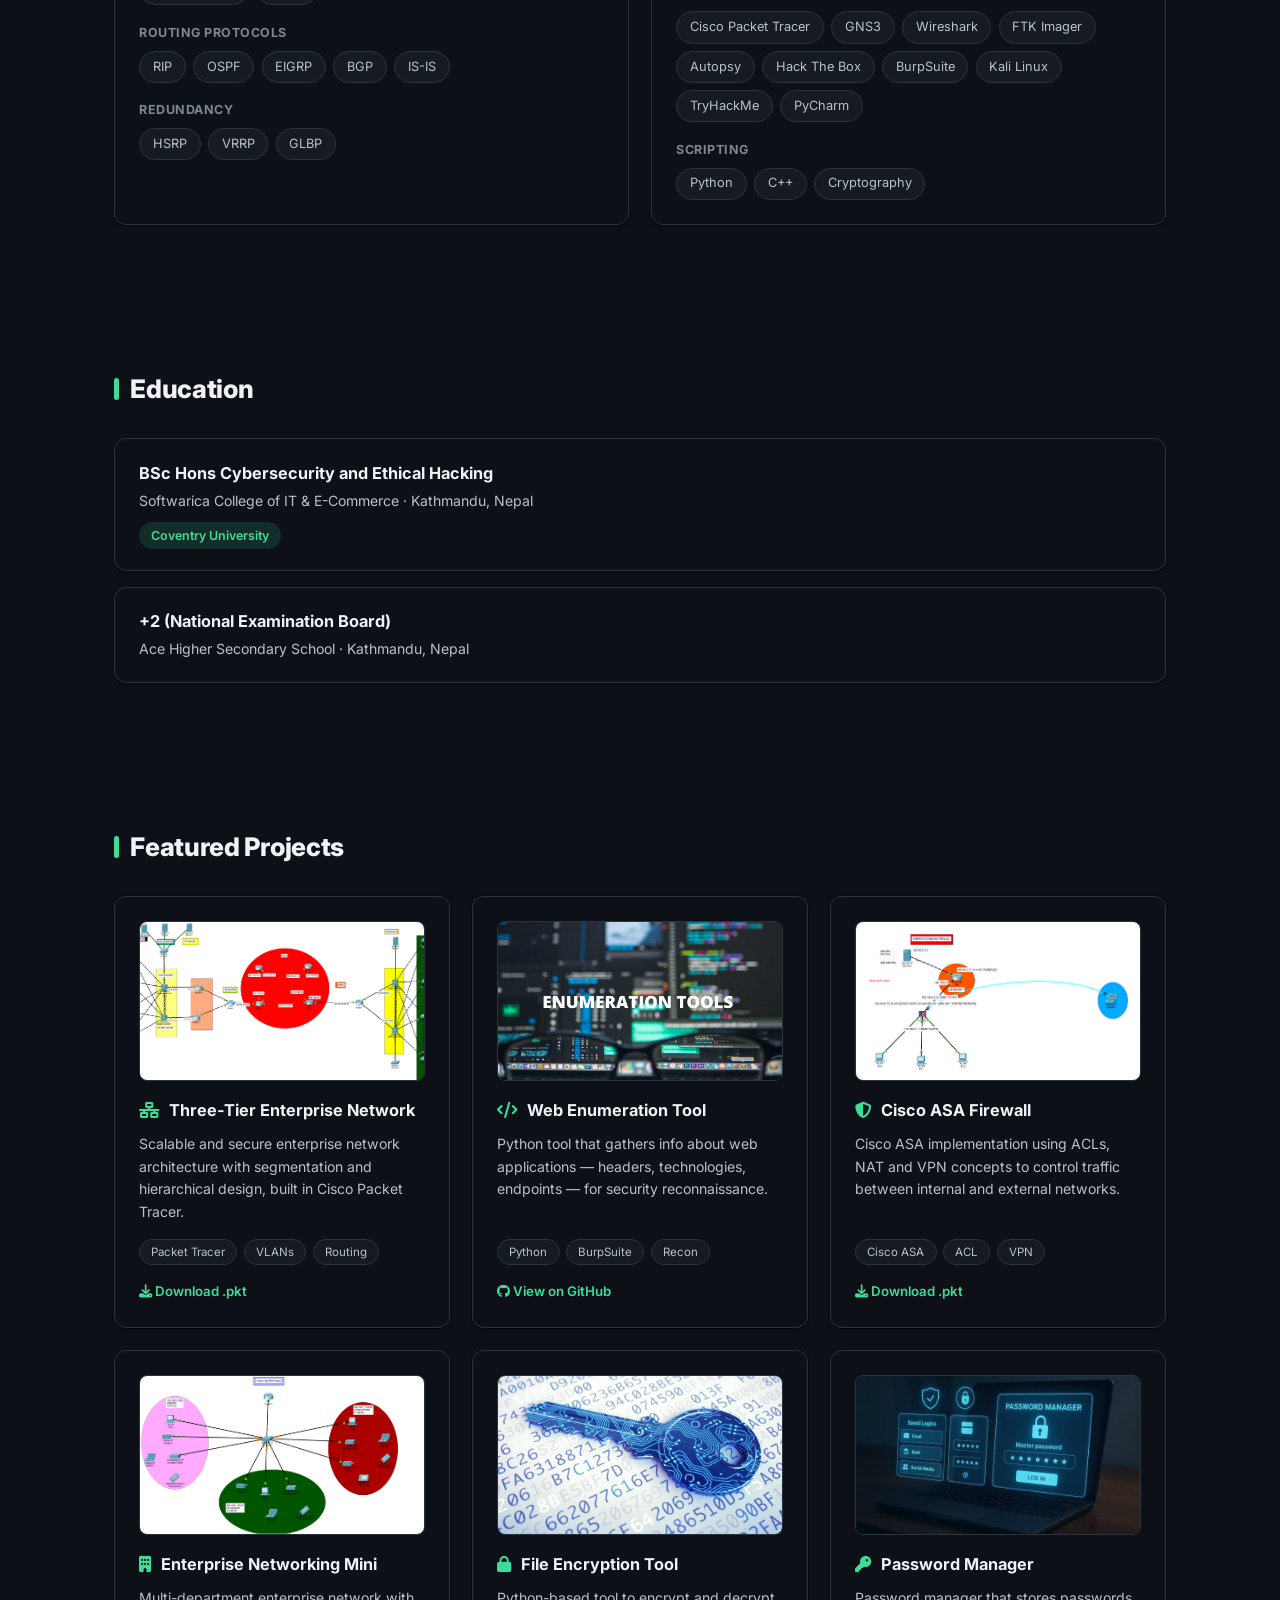
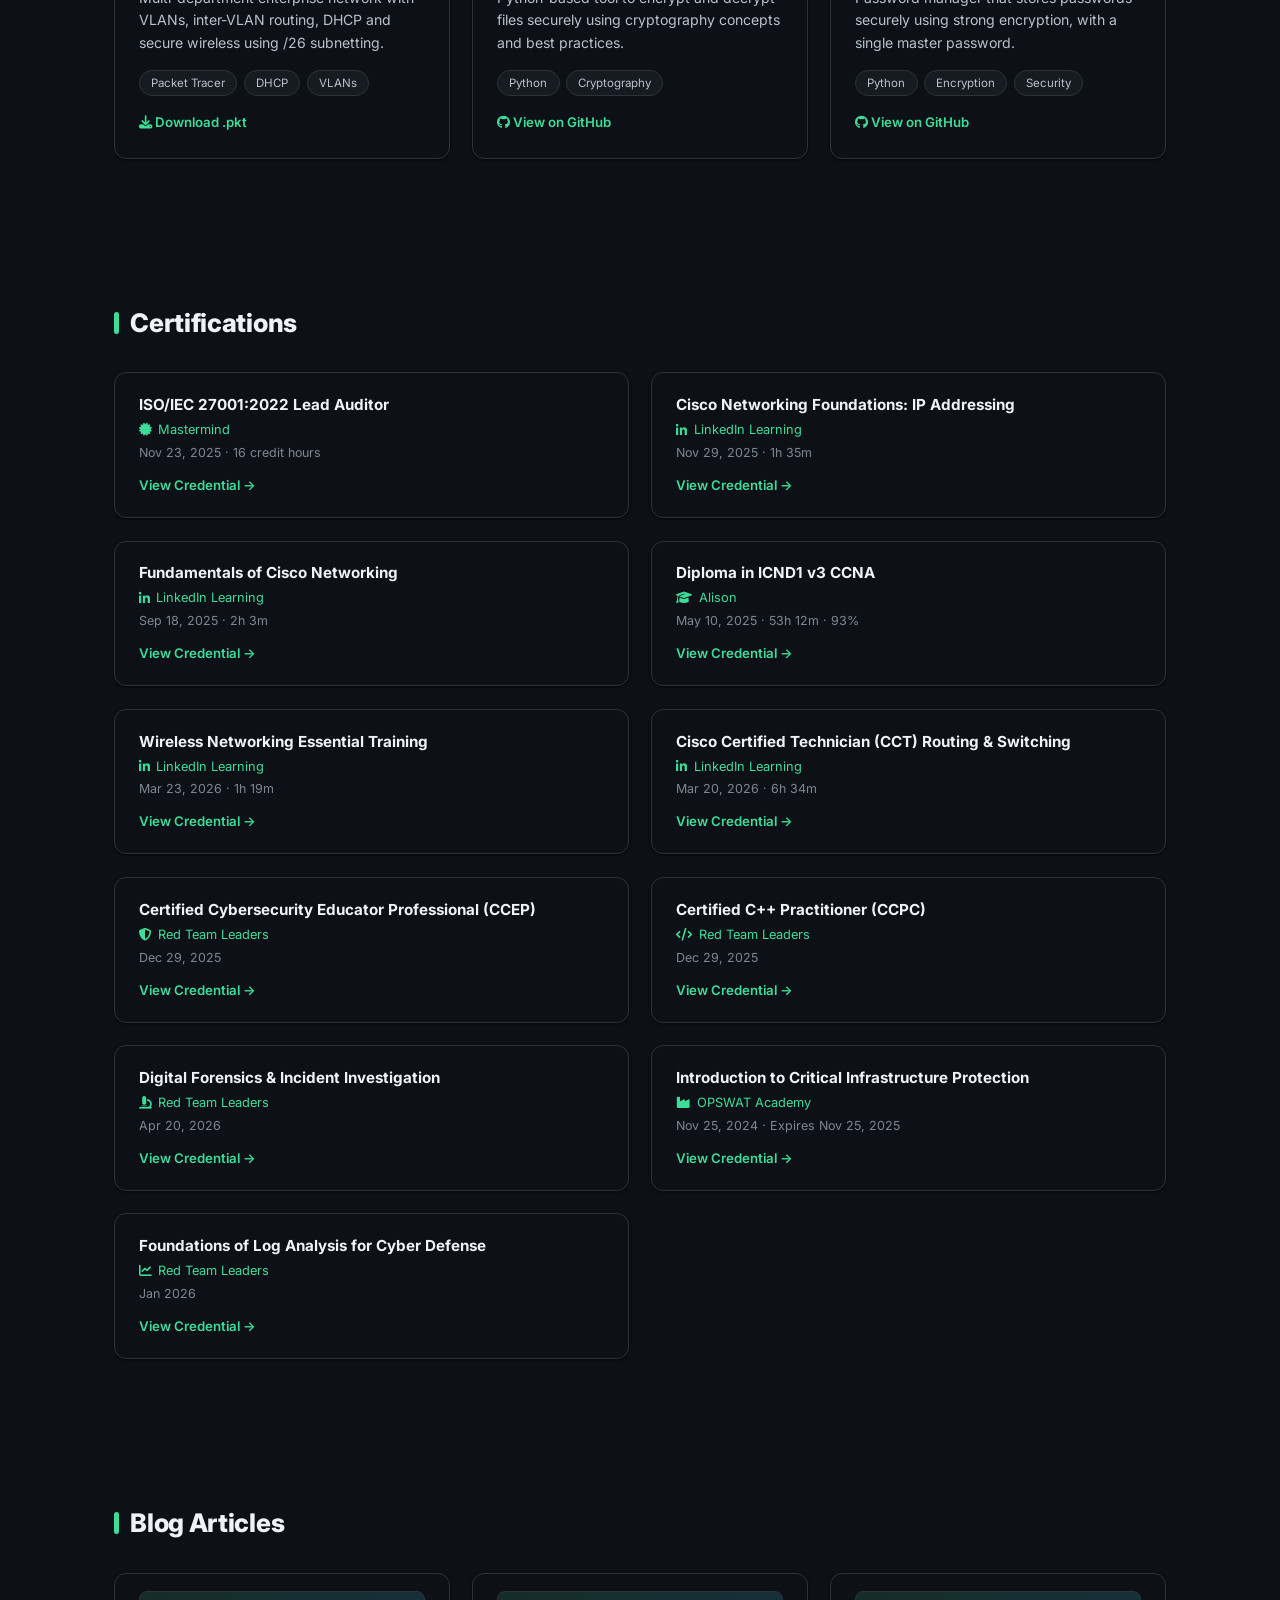
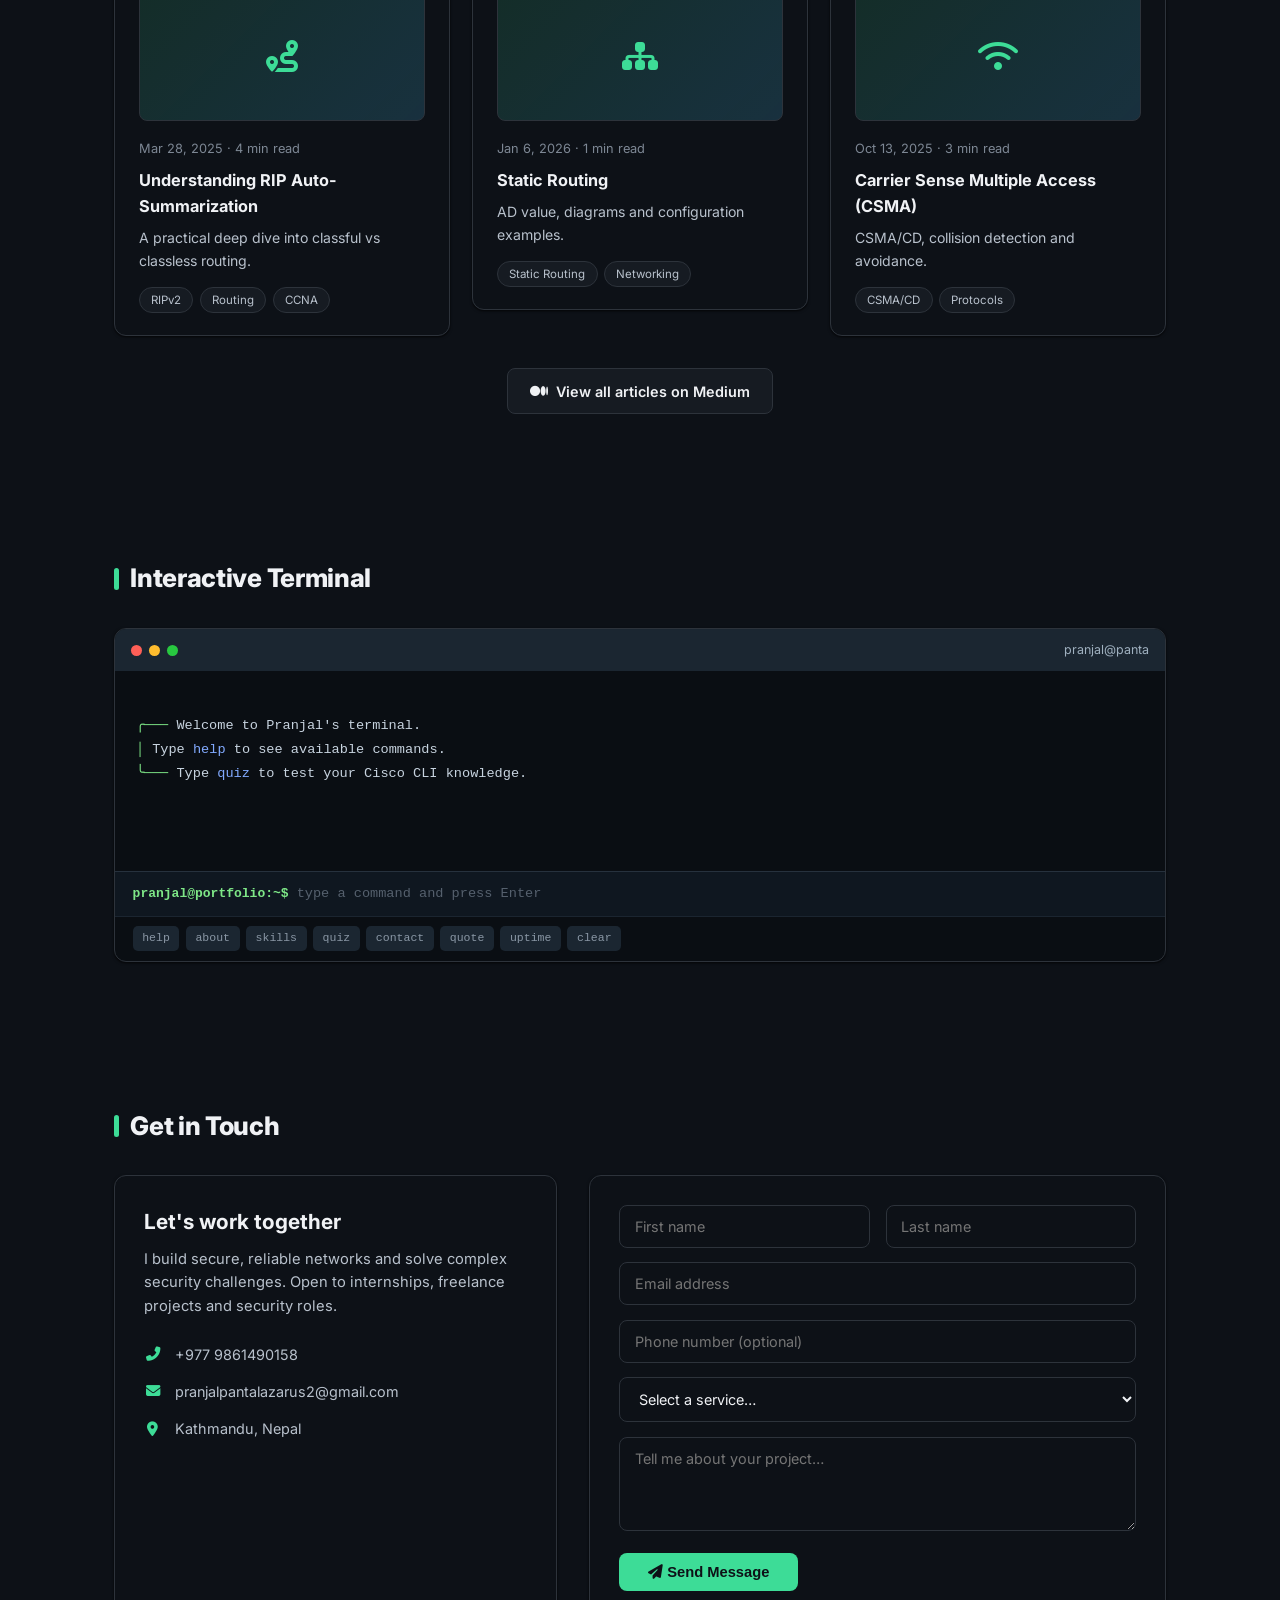
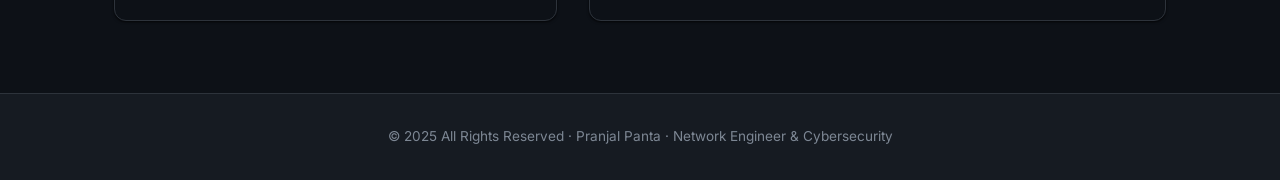
==== commit 350e4238: "Add files via upload" ====
--- a/index.html
+++ b/index.html
@@ -481,8 +481,9 @@
         <section id="about">
             <h2 class="section-title">About Me</h2>
             <div class="about-text">
-                <p>Networking and Cybersecurity student passionate about designing and securing modern network infrastructures. Experienced in configuring and troubleshooting LANs, WANs, and VLANs, with knowledge of routing protocols including RIP, EIGRP, OSPF, and BGP.</p>
-                <p>I enjoy analyzing complex networks, solving performance and security challenges, and continuously improving my skills through hands-on labs and real-world projects to build reliable and scalable systems.</p>
+                <p>I am a Networking and Cybersecurity student with a strong interest in designing, configuring, troubleshooting, and securing modern network infrastructures. I have hands-on experience working with LAN, WAN, VLAN, and various networking technologies, along with a solid understanding of routing protocols such as RIP, EIGRP, OSPF, and BGP.</p>
+                <p>I am particularly interested in the relationship between networking and cybersecurity, and how secure network architecture can improve the reliability, performance, and scalability of modern communication systems. I enjoy working with network configurations, analyzing connectivity issues, identifying problems, and implementing practical solutions to improve network performance and security.</p>
+                <p>I continuously develop my technical skills through networking labs, simulations, practical projects, and self-learning. My goal is to build strong expertise in enterprise networking and network security and eventually contribute to the design, implementation, monitoring, and protection of secure and reliable network infrastructures.</p>
             </div>
             <div class="stats">
                 <div class="stat"><div class="num">11+</div><div class="label">Certifications</div></div>
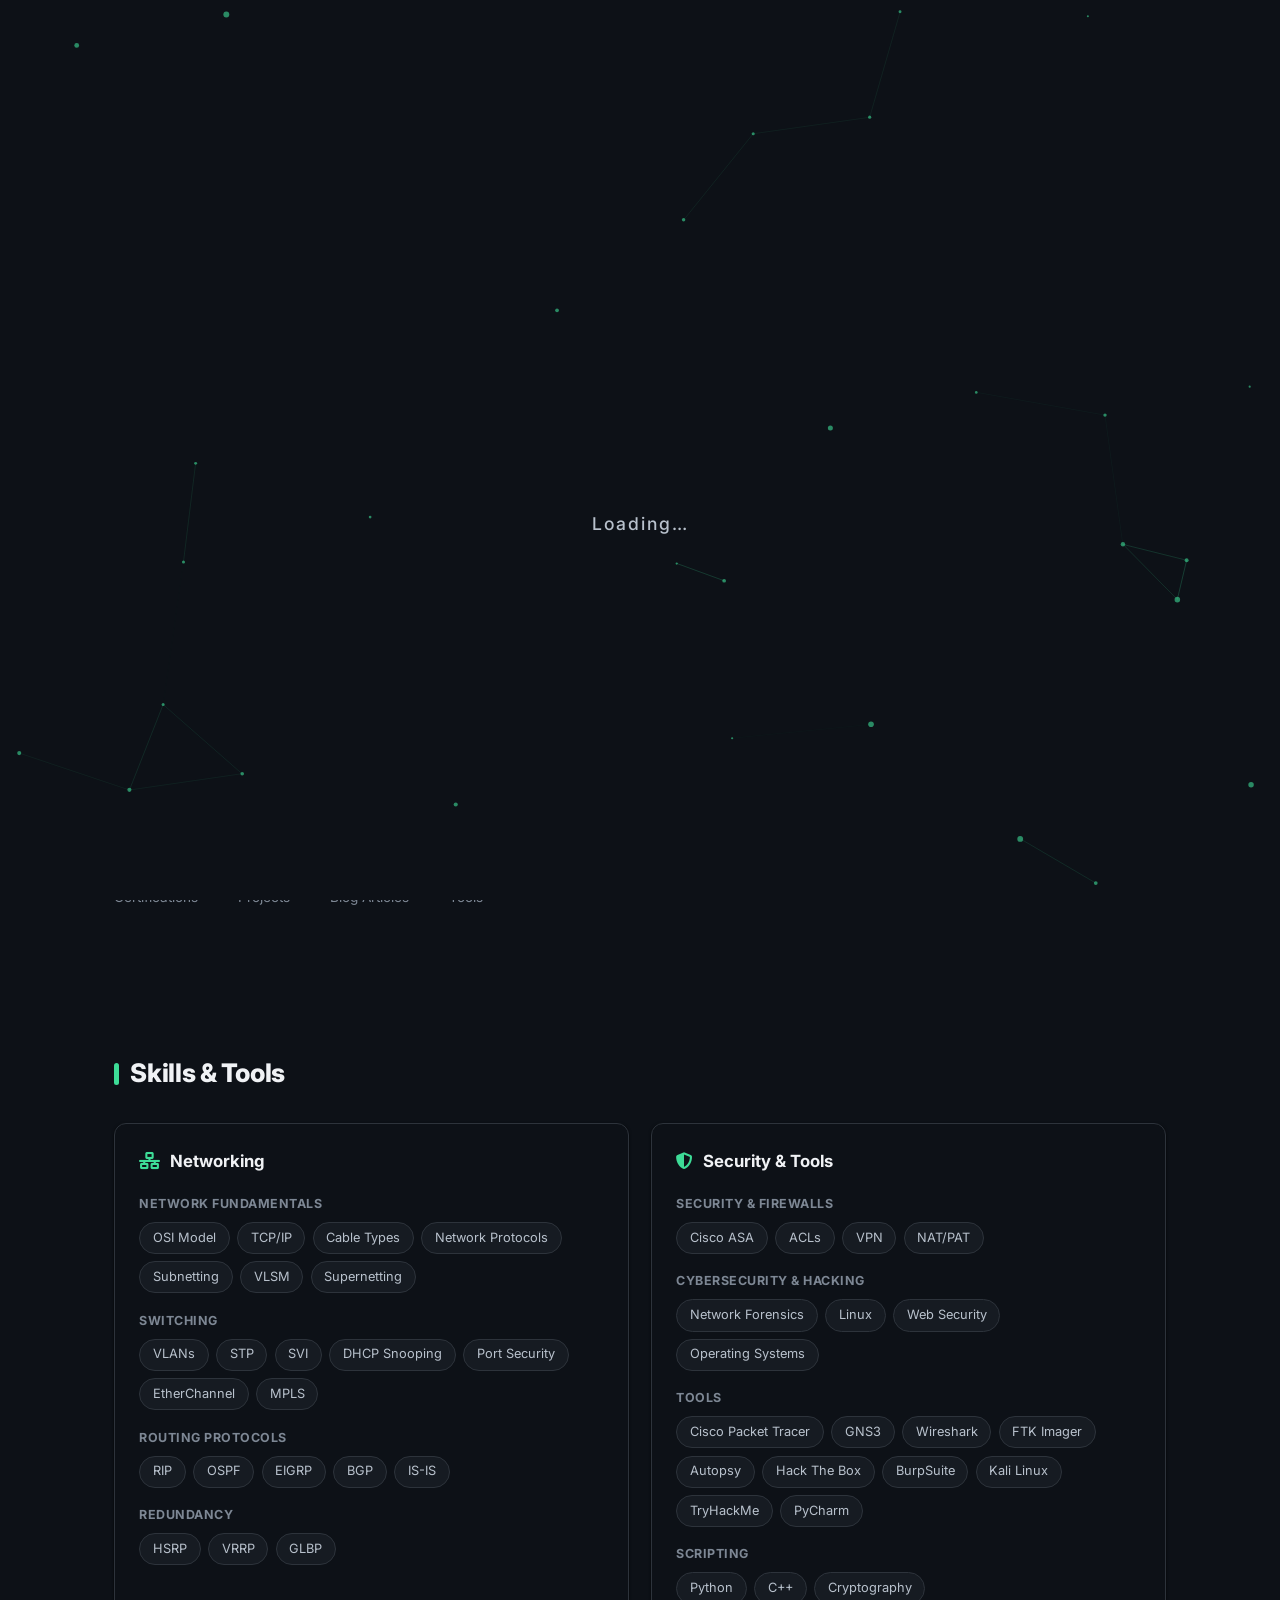
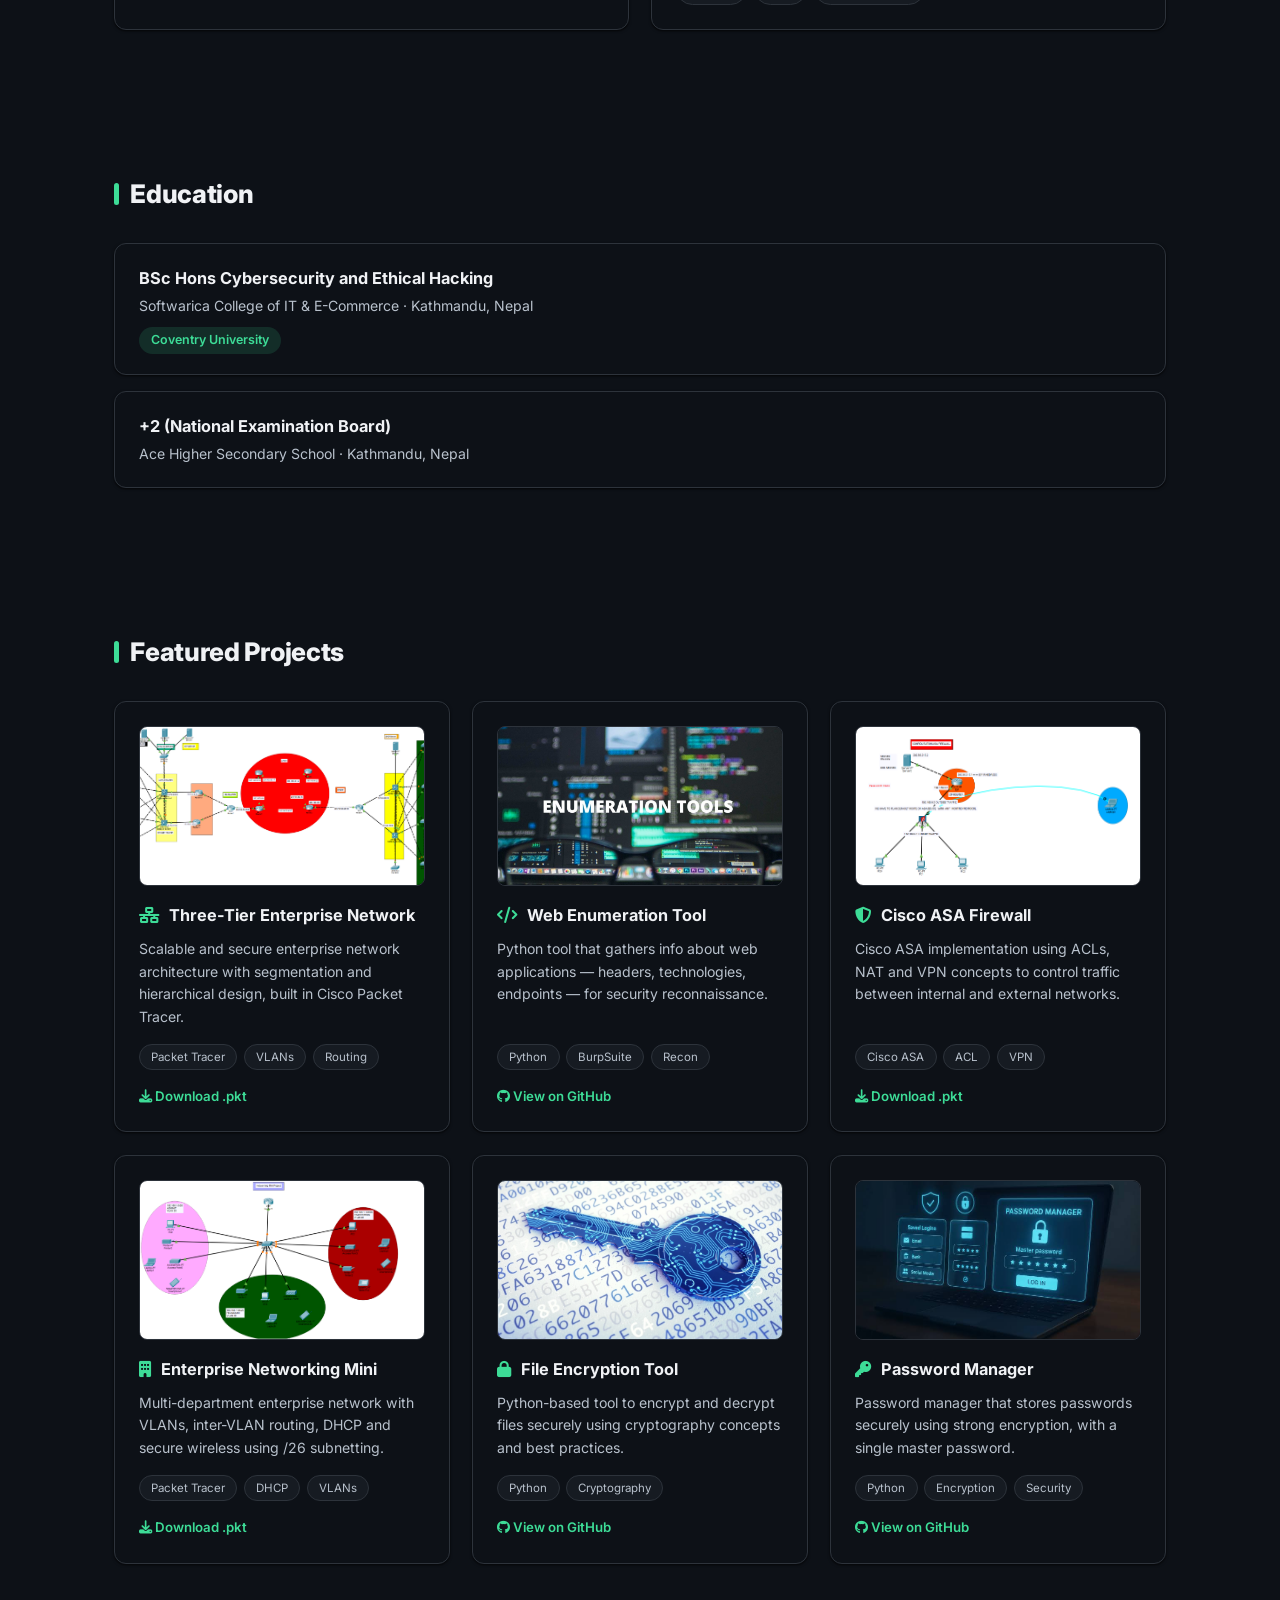
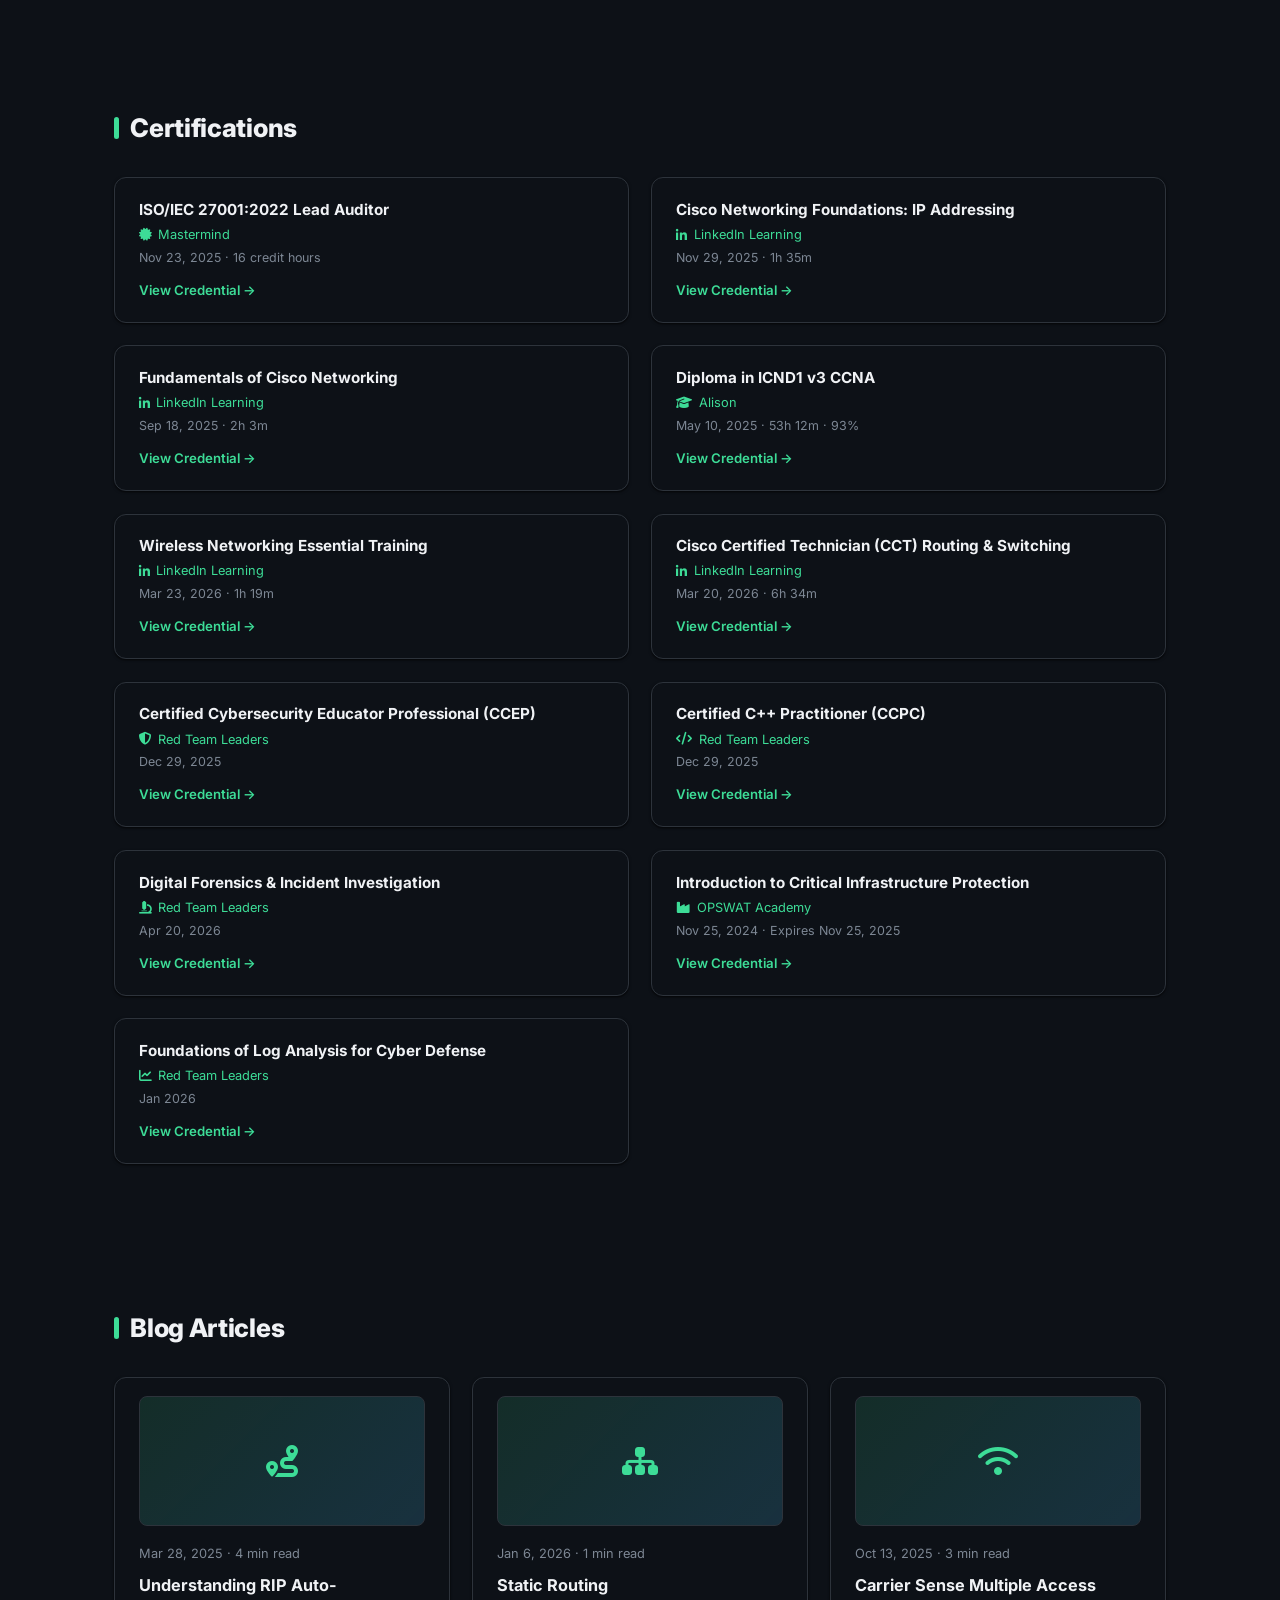
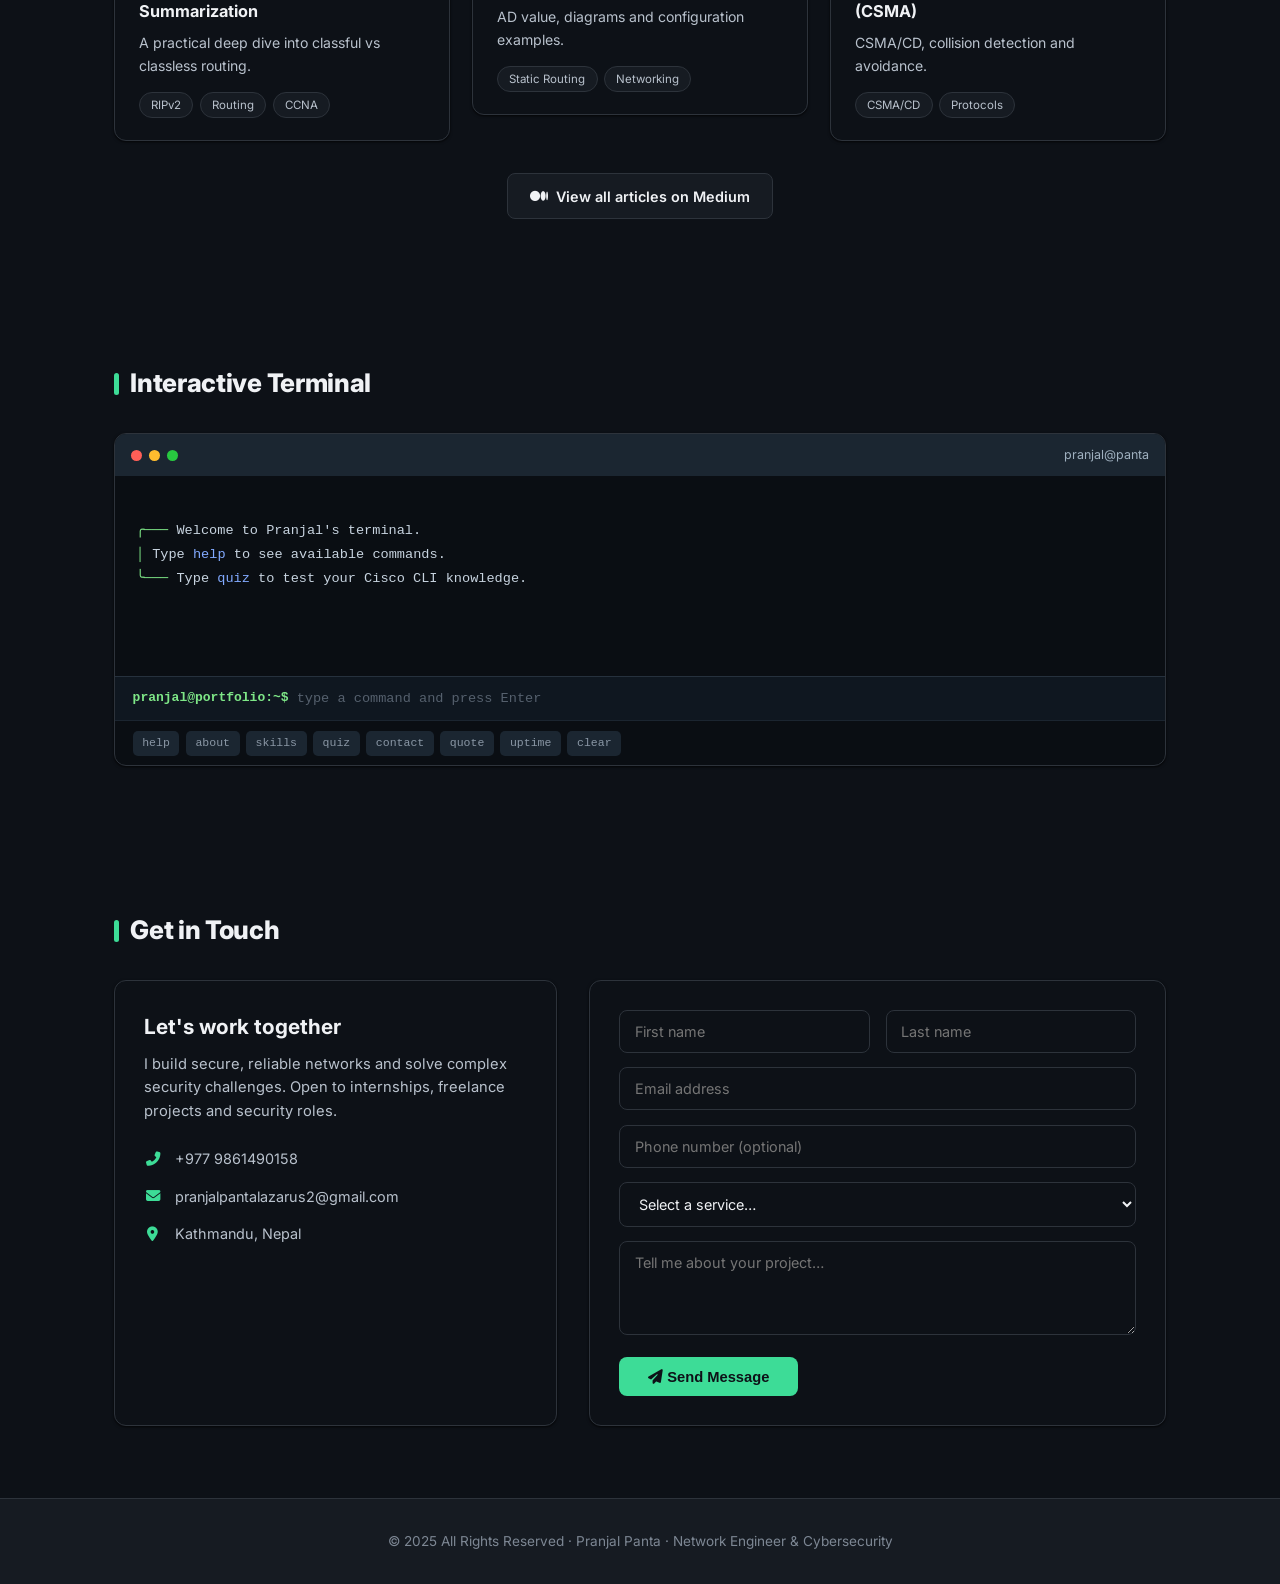
==== commit bffea292: "Add files via upload" ====
--- a/index.html
+++ b/index.html
@@ -481,9 +481,8 @@
         <section id="about">
             <h2 class="section-title">About Me</h2>
             <div class="about-text">
-                <p>I am a Networking and Cybersecurity student with a strong interest in designing, configuring, troubleshooting, and securing modern network infrastructures. I have hands-on experience working with LAN, WAN, VLAN, and various networking technologies, along with a solid understanding of routing protocols such as RIP, EIGRP, OSPF, and BGP.</p>
-                <p>I am particularly interested in the relationship between networking and cybersecurity, and how secure network architecture can improve the reliability, performance, and scalability of modern communication systems. I enjoy working with network configurations, analyzing connectivity issues, identifying problems, and implementing practical solutions to improve network performance and security.</p>
-                <p>I continuously develop my technical skills through networking labs, simulations, practical projects, and self-learning. My goal is to build strong expertise in enterprise networking and network security and eventually contribute to the design, implementation, monitoring, and protection of secure and reliable network infrastructures.</p>
+                <p>I am a Networking and Cybersecurity student passionate about designing, configuring, troubleshooting, and securing modern network infrastructures. I have hands-on knowledge of LAN, WAN, VLAN, subnetting, routing, and protocols including RIP, EIGRP, OSPF, and BGP.</p>
+                <p>I continuously develop my skills through practical labs, simulations, and projects, with a strong interest in enterprise networking and network security. My goal is to become a skilled Network Engineer and Security Specialist, building reliable, scalable, and secure network infrastructures.</p>
             </div>
             <div class="stats">
                 <div class="stat"><div class="num">11+</div><div class="label">Certifications</div></div>
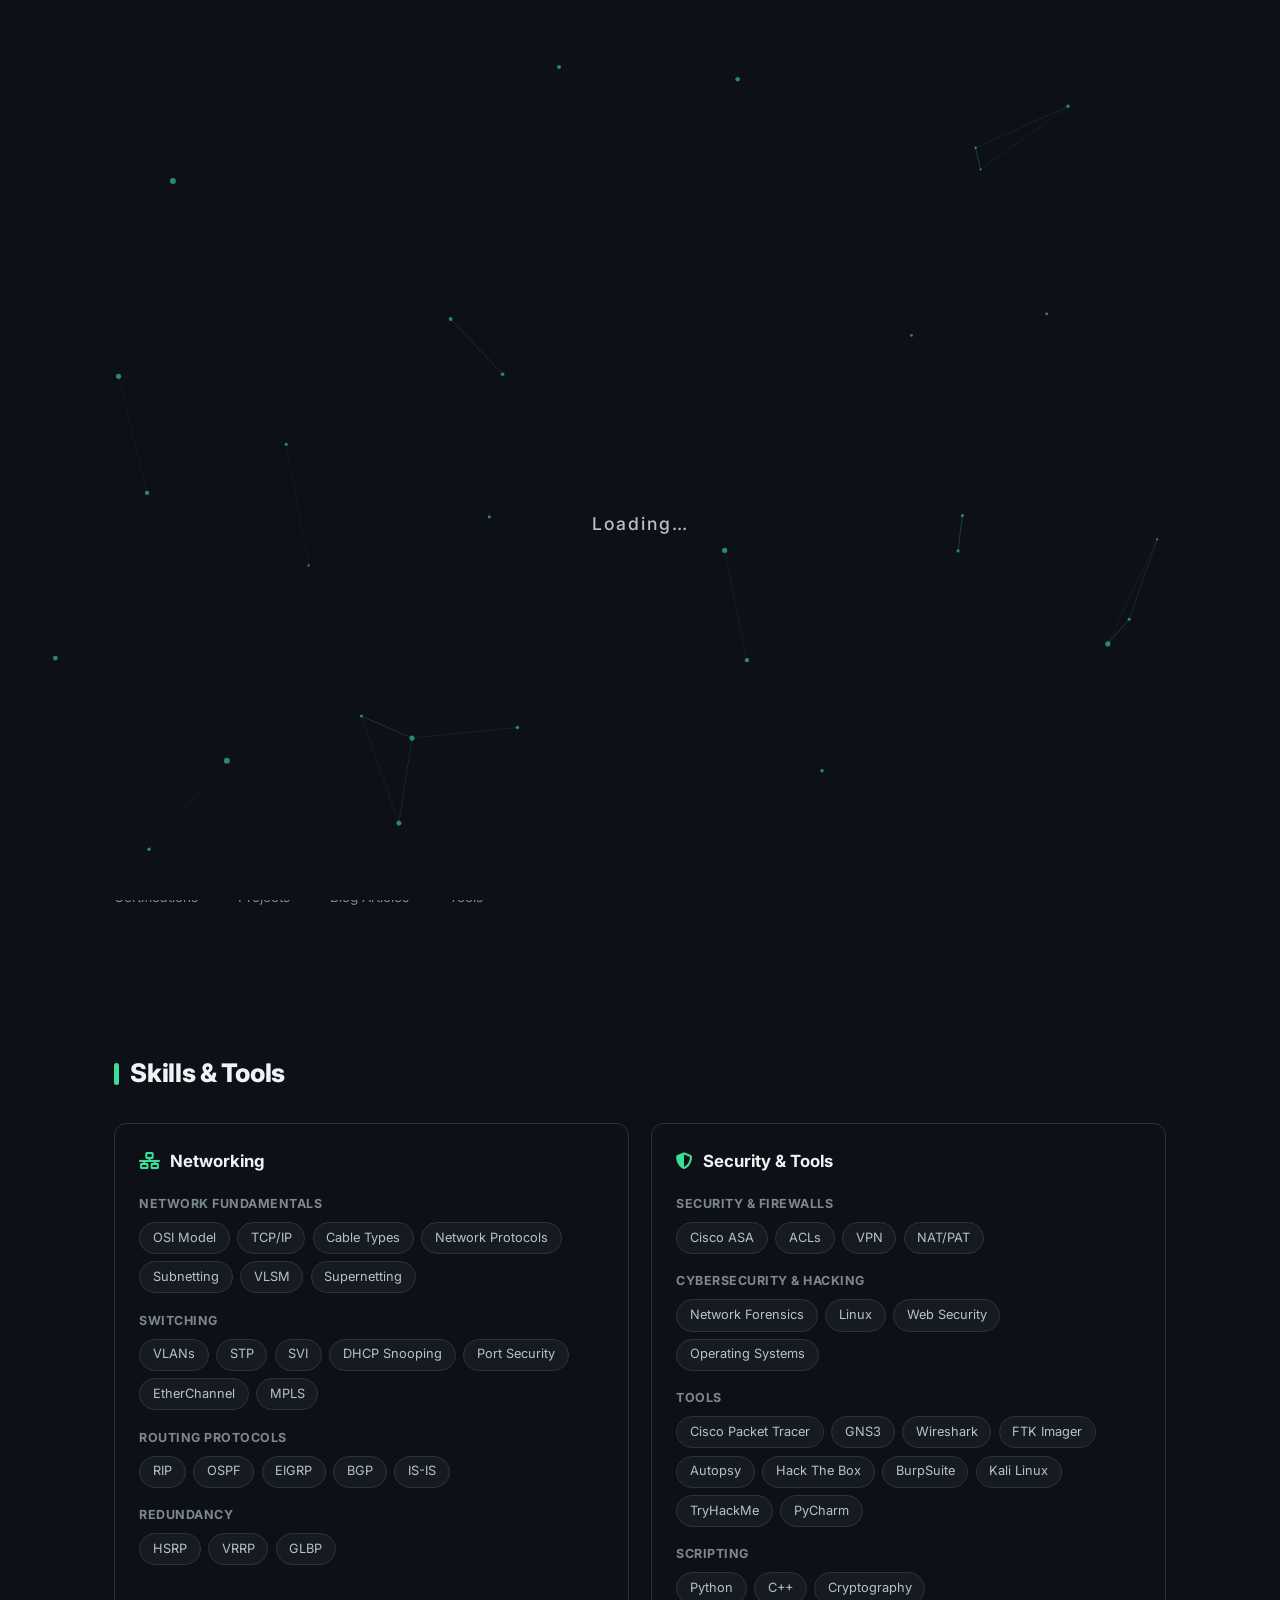
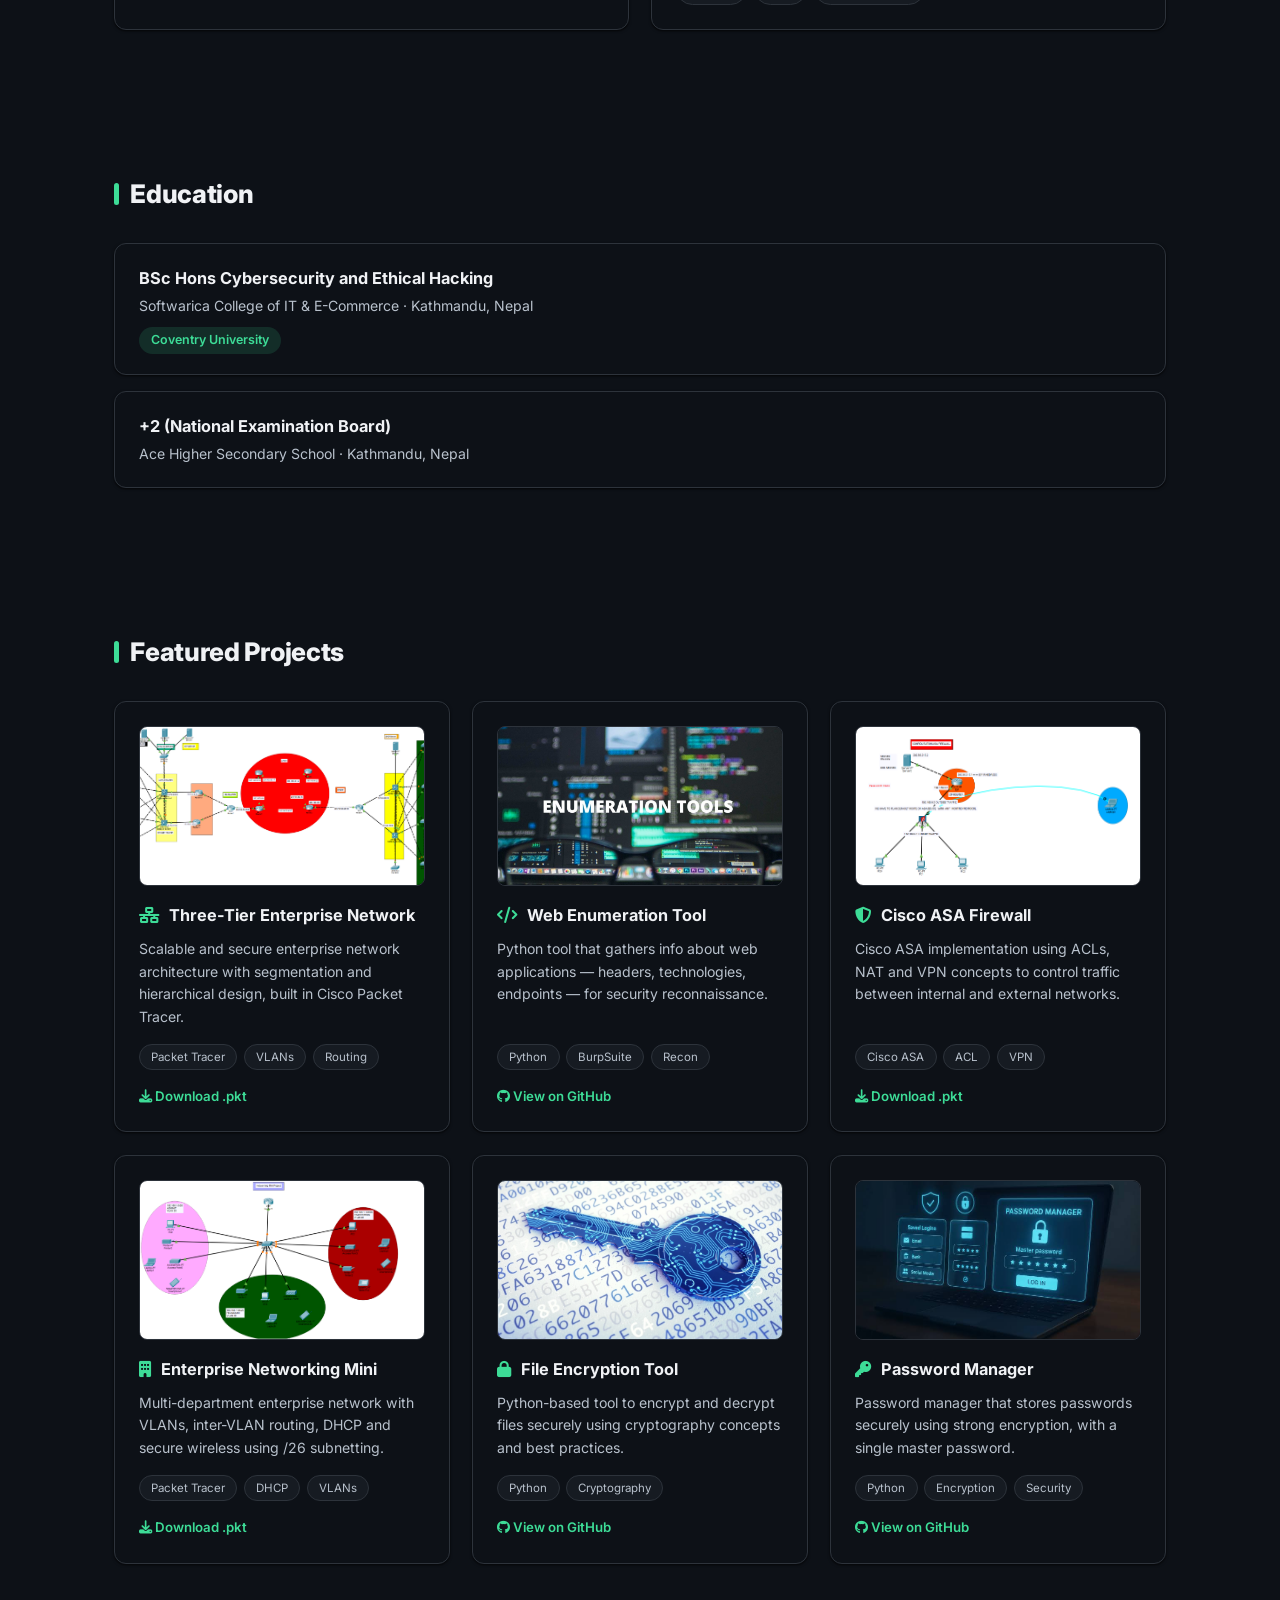
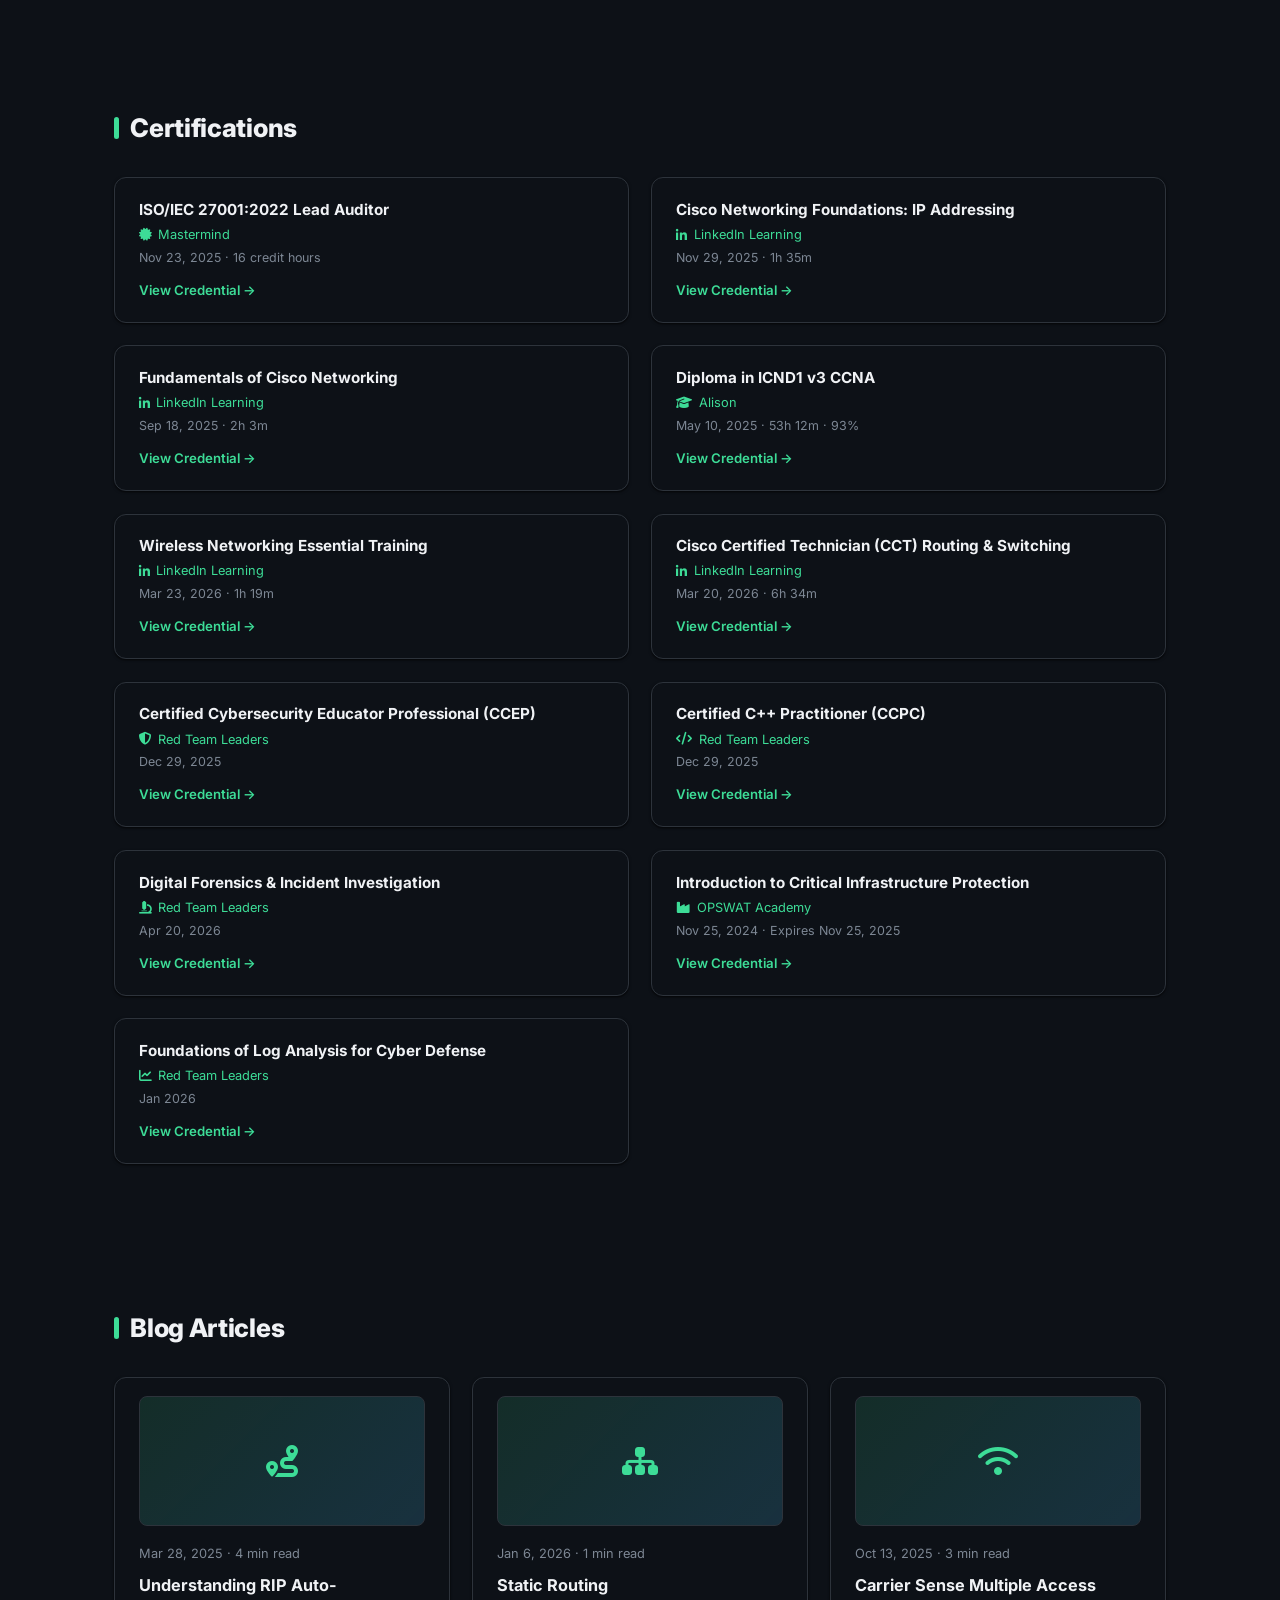
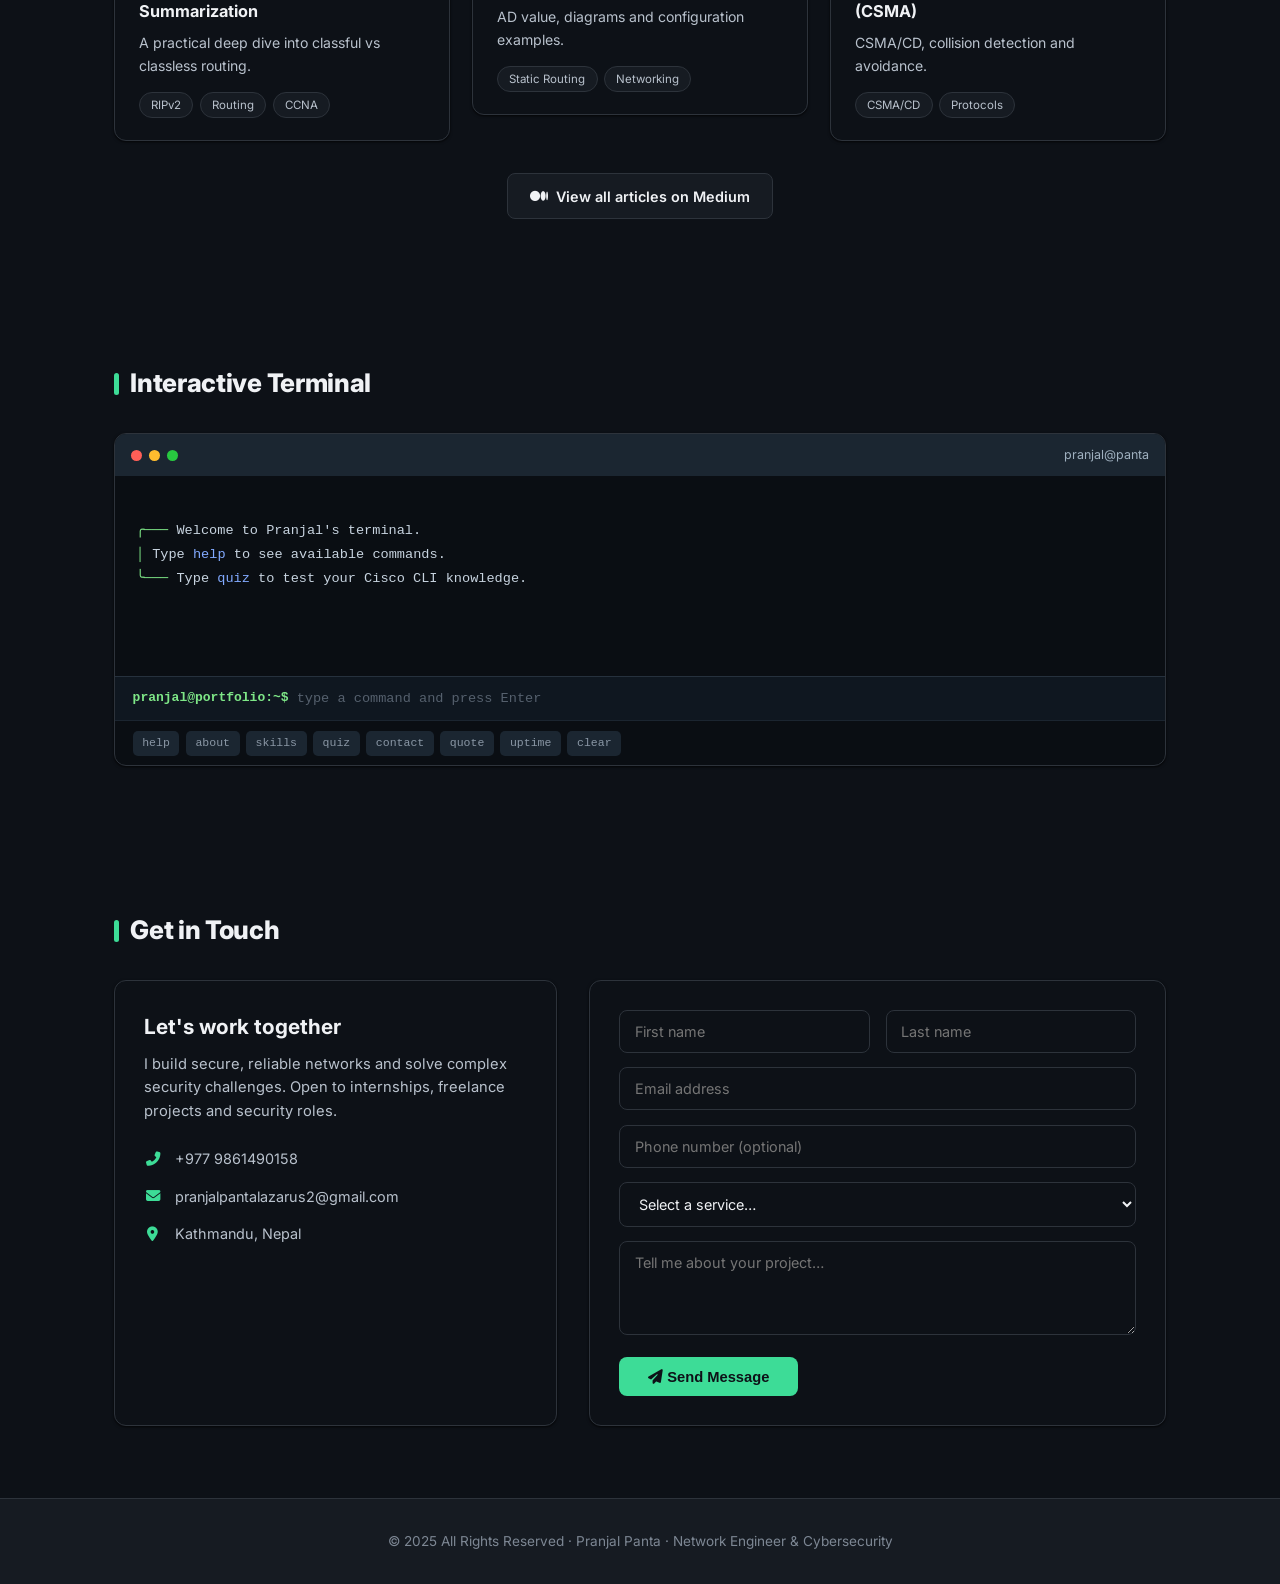
==== commit 9cd2a2fb: "Add files via upload" ====
--- a/index.html
+++ b/index.html
@@ -119,7 +119,16 @@
             align-items: center;
             justify-content: space-between;
         }
-        .logo { font-weight: 800; font-size: 1.05rem; color: var(--text); }
+        .logo {
+            font-weight: 700;
+            font-size: 1.5rem;
+            color: #fff;
+            text-shadow: 0 0 5px var(--accent), 0 0 10px var(--accent), 0 0 20px var(--accent), 0 0 40px var(--accent);
+            border: 2px solid var(--accent);
+            border-radius: 10px;
+            padding: 0.2rem 0.7rem;
+            box-shadow: 0 0 15px rgba(61, 220, 151, 0.5), inset 0 0 12px rgba(61, 220, 151, 0.3);
+        }
         .logo span { color: var(--accent); }
         .nav-links { display: flex; align-items: center; gap: 1.6rem; }
         .nav-links a { color: var(--text-2); font-weight: 500; font-size: 0.9rem; }
@@ -438,7 +447,7 @@
     <!-- ─── NAV ─── -->
     <nav>
         <div class="nav-inner">
-            <a href="#home" class="logo">Pranjal<span>.</span>panta</a>
+            <a href="#home" class="logo">P</a>
             <div class="nav-links">
                 <a href="#about">About</a>
                 <a href="#skills">Skills</a>
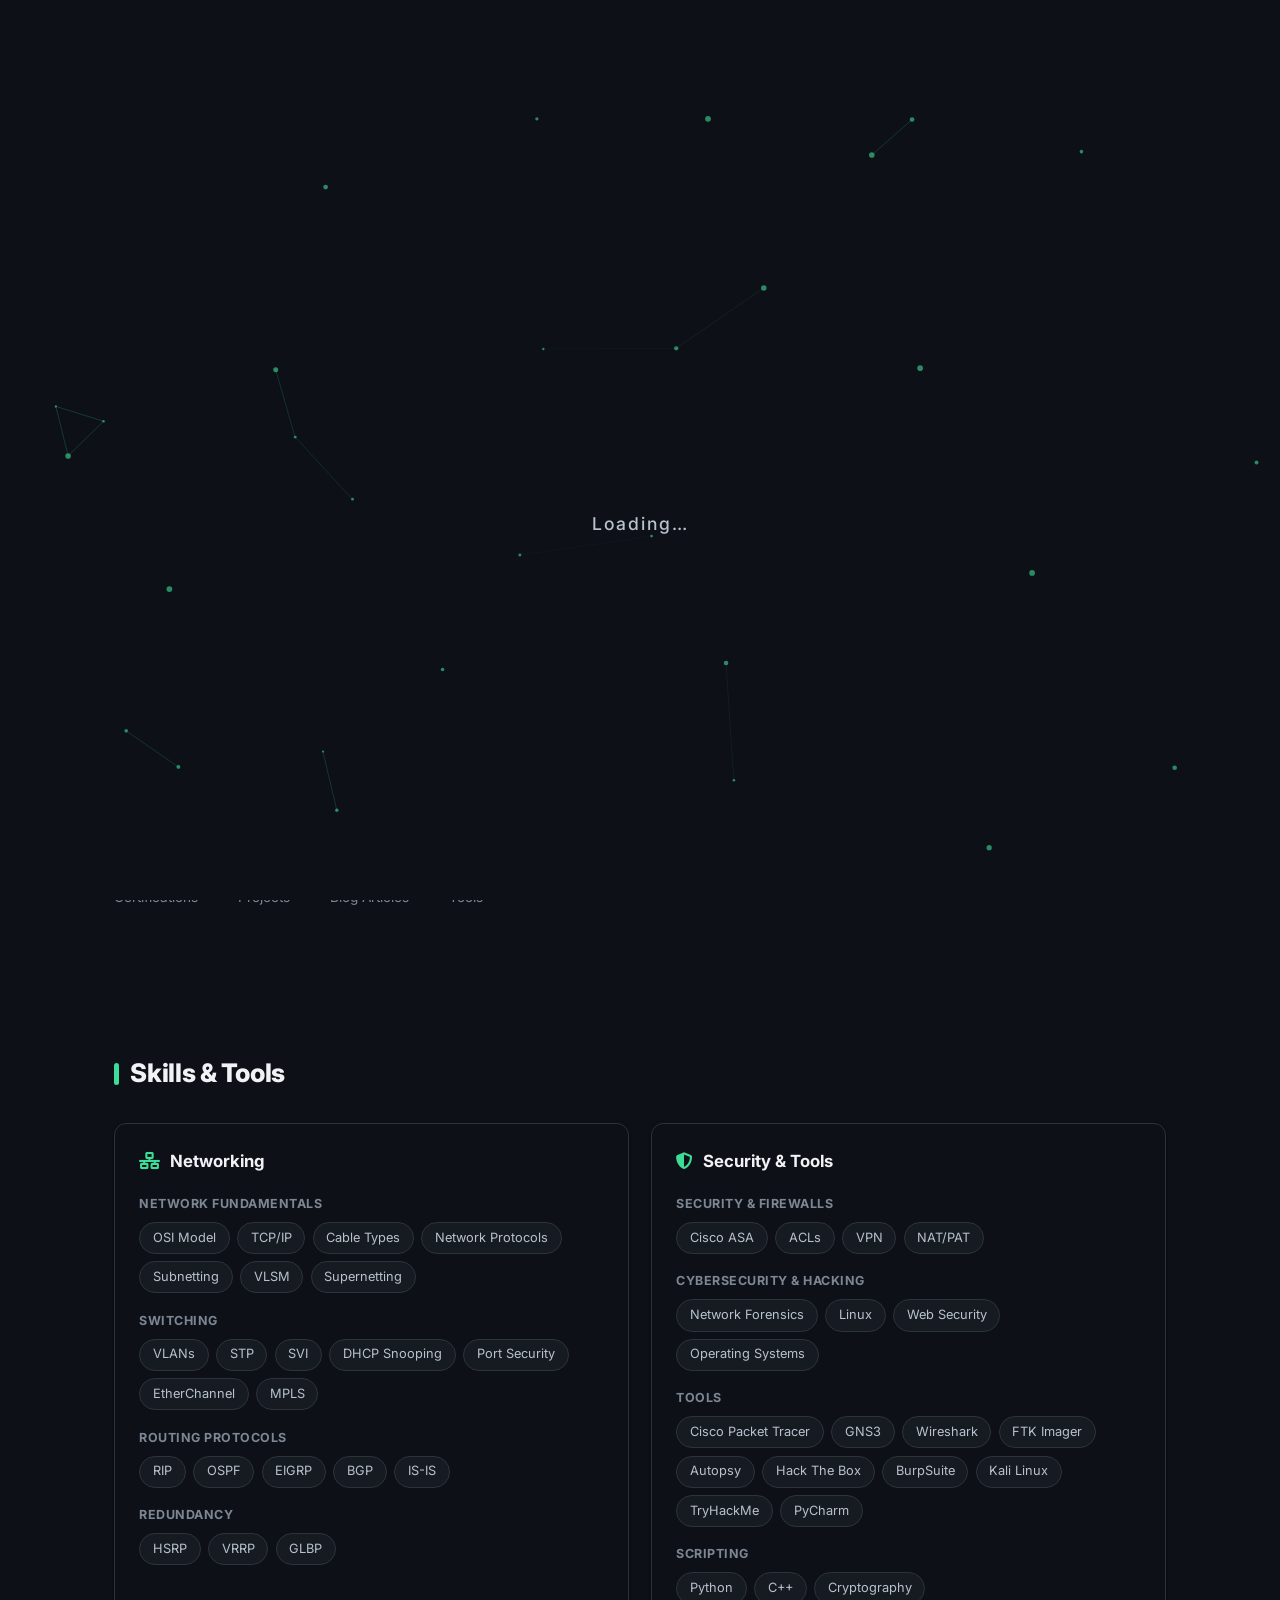
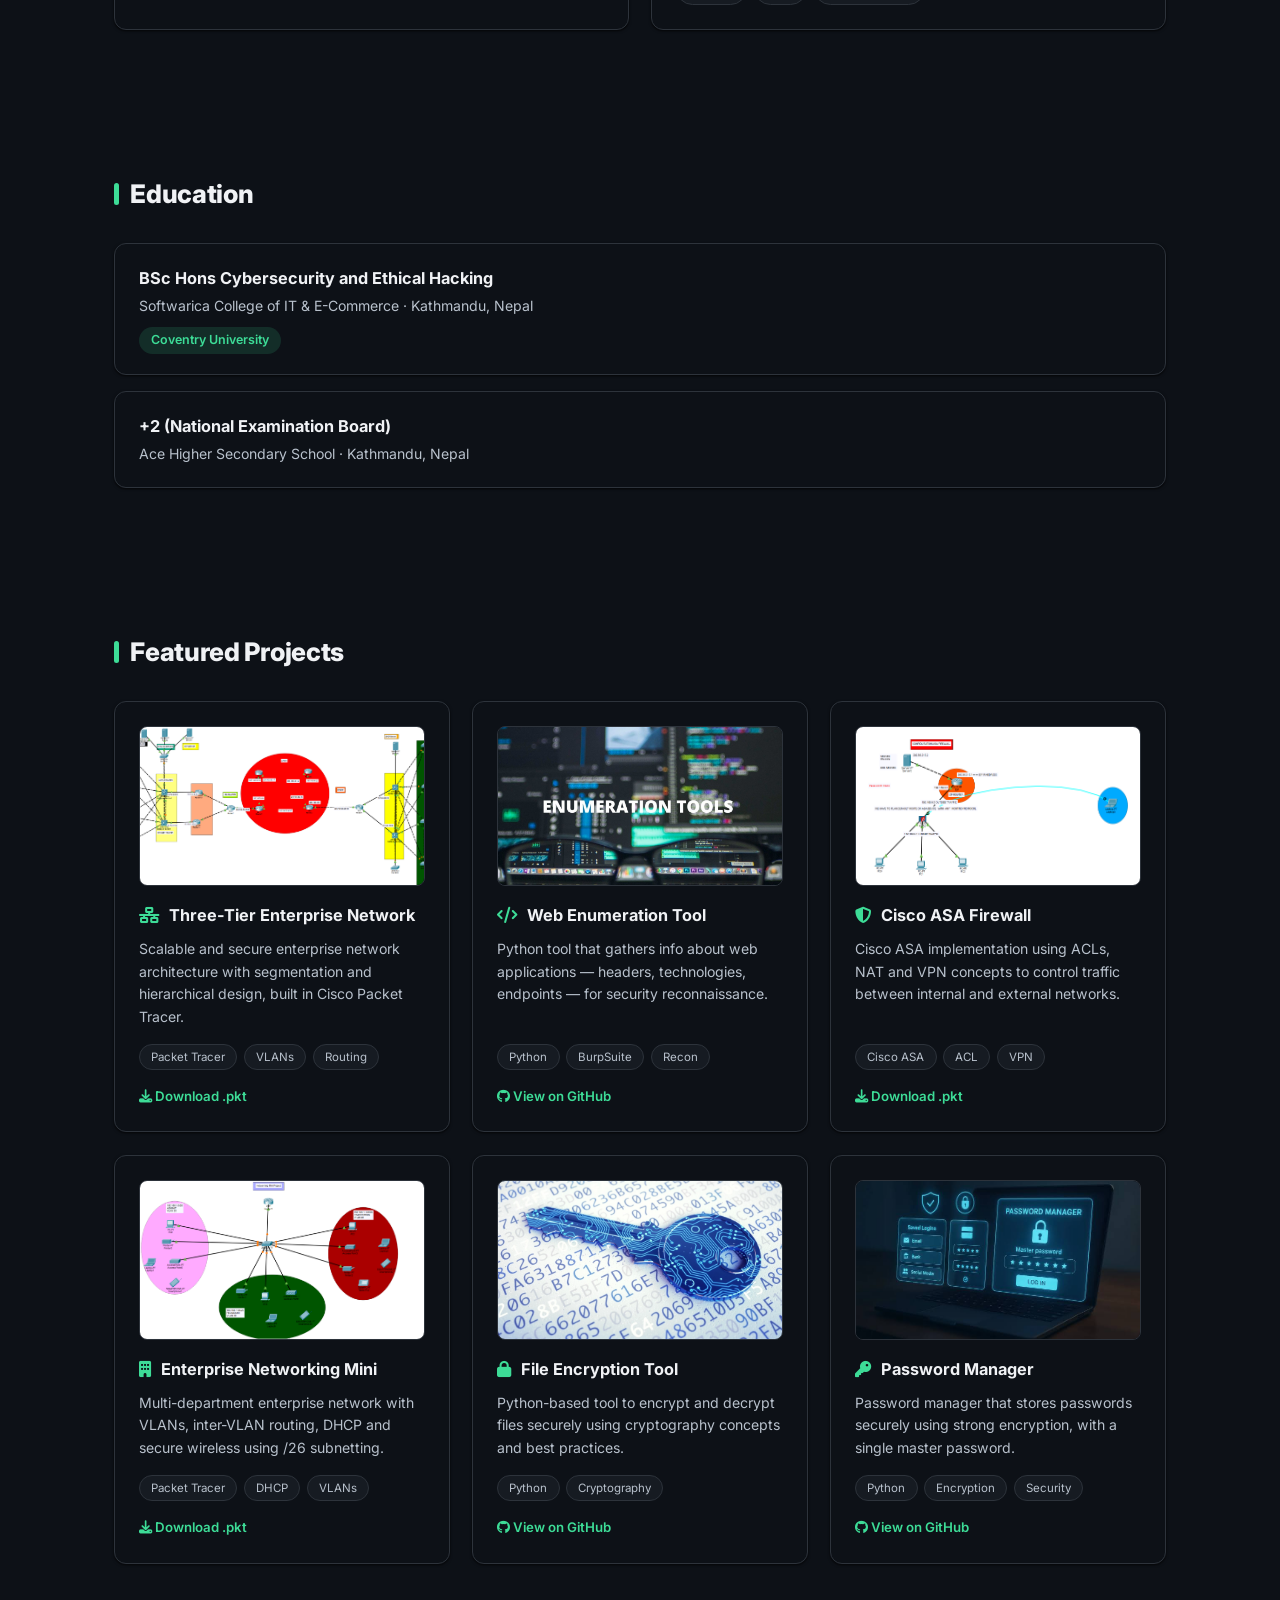
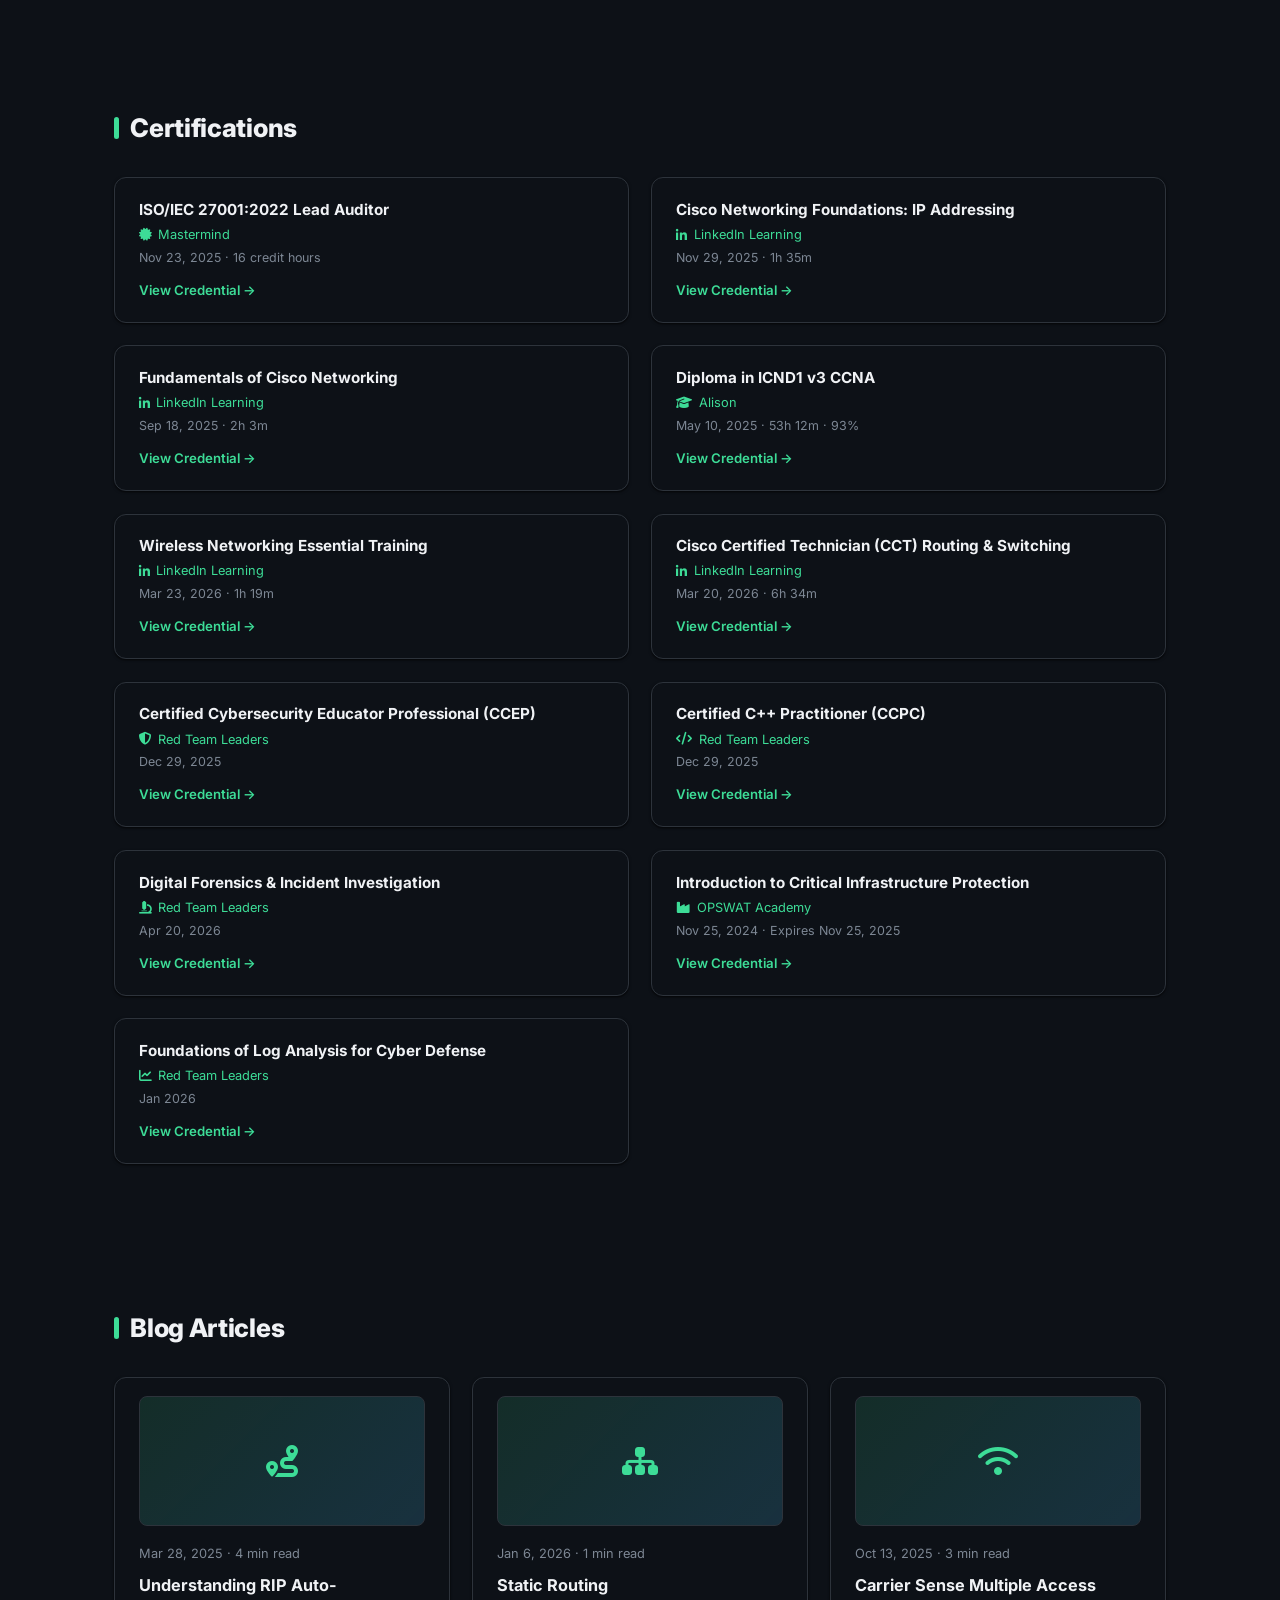
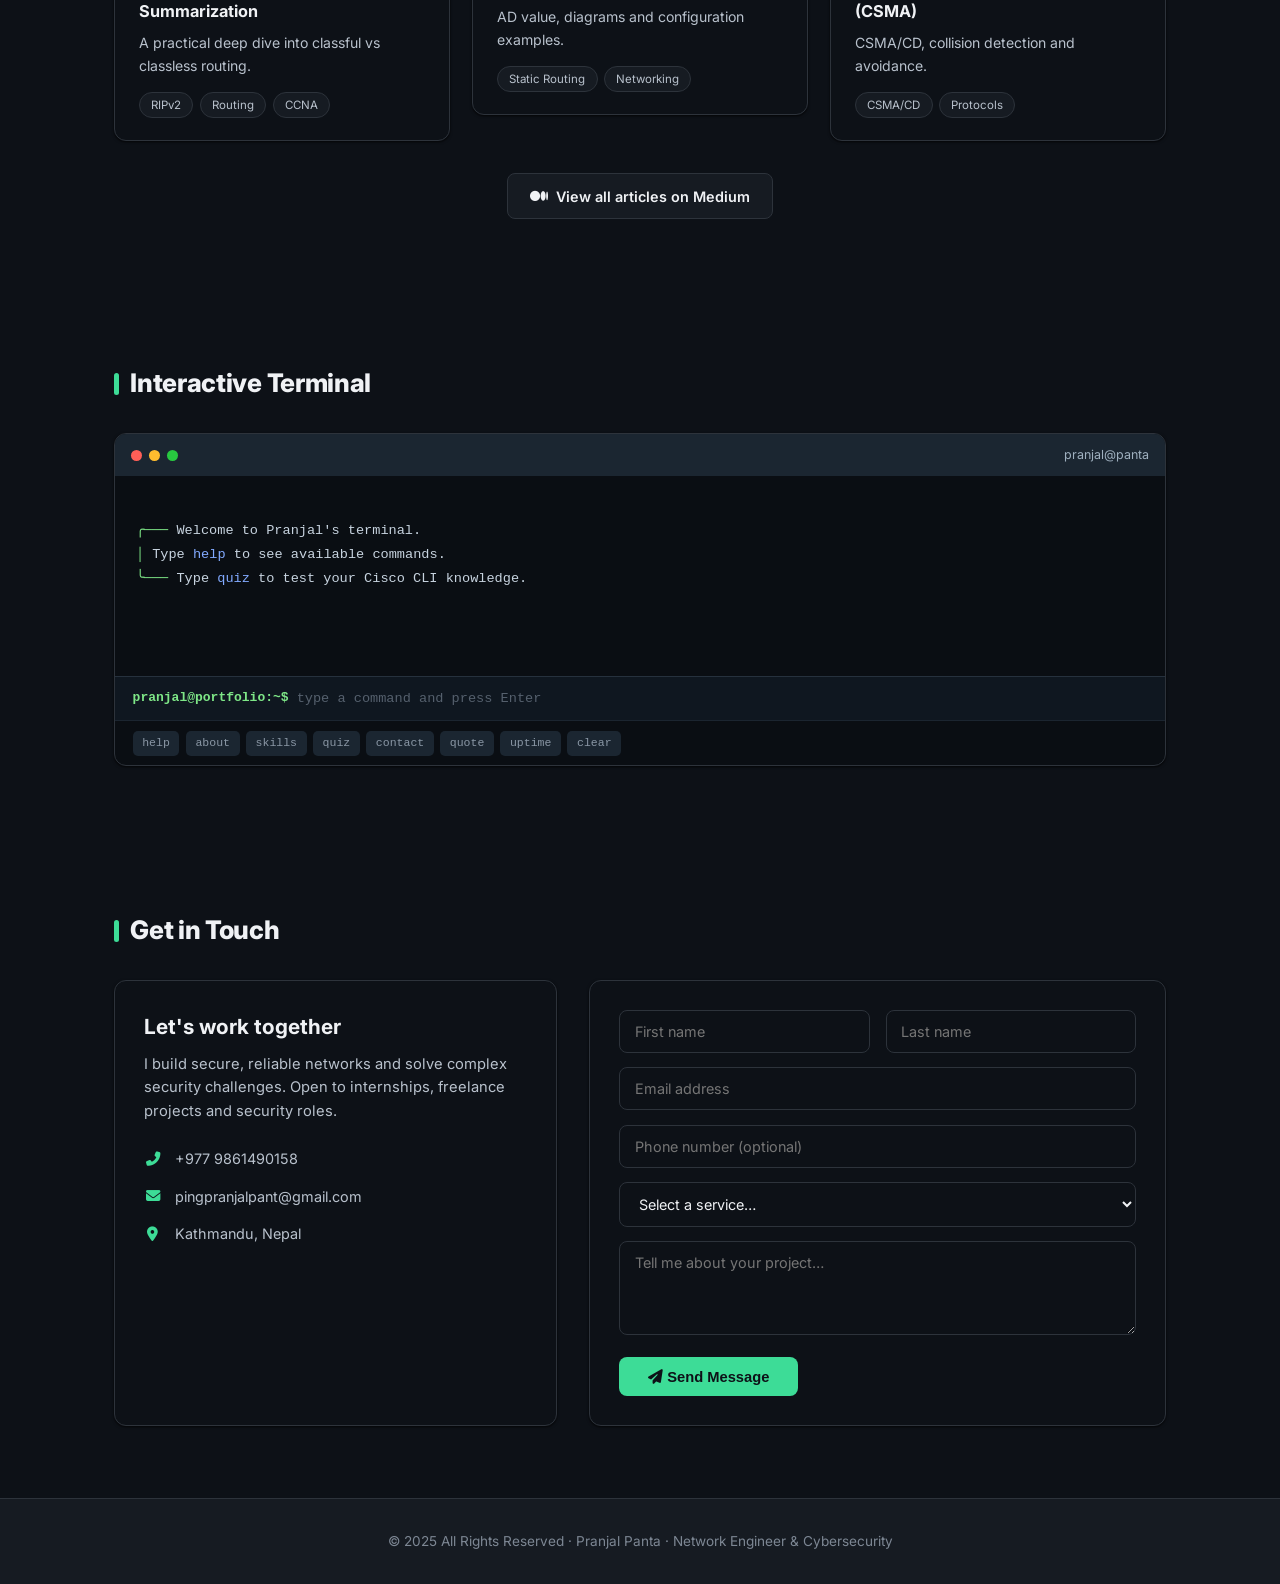
==== commit db3255c8: "hi portfolio" ====
--- a/index.html
+++ b/index.html
@@ -741,7 +741,7 @@
                     <h3>Let's work together</h3>
                     <p>I build secure, reliable networks and solve complex security challenges. Open to internships, freelance projects and security roles.</p>
                     <div class="contact-row"><i class="fas fa-phone-alt"></i> +977 9861490158</div>
-                    <div class="contact-row"><i class="fas fa-envelope"></i> pranjalpantalazarus2@gmail.com</div>
+                    <div class="contact-row"><i class="fas fa-envelope"></i> pingpranjalpant@gmail.com</div>
                     <div class="contact-row"><i class="fas fa-map-marker-alt"></i> Kathmandu, Nepal</div>
                 </div>
                 <div class="contact-form">
